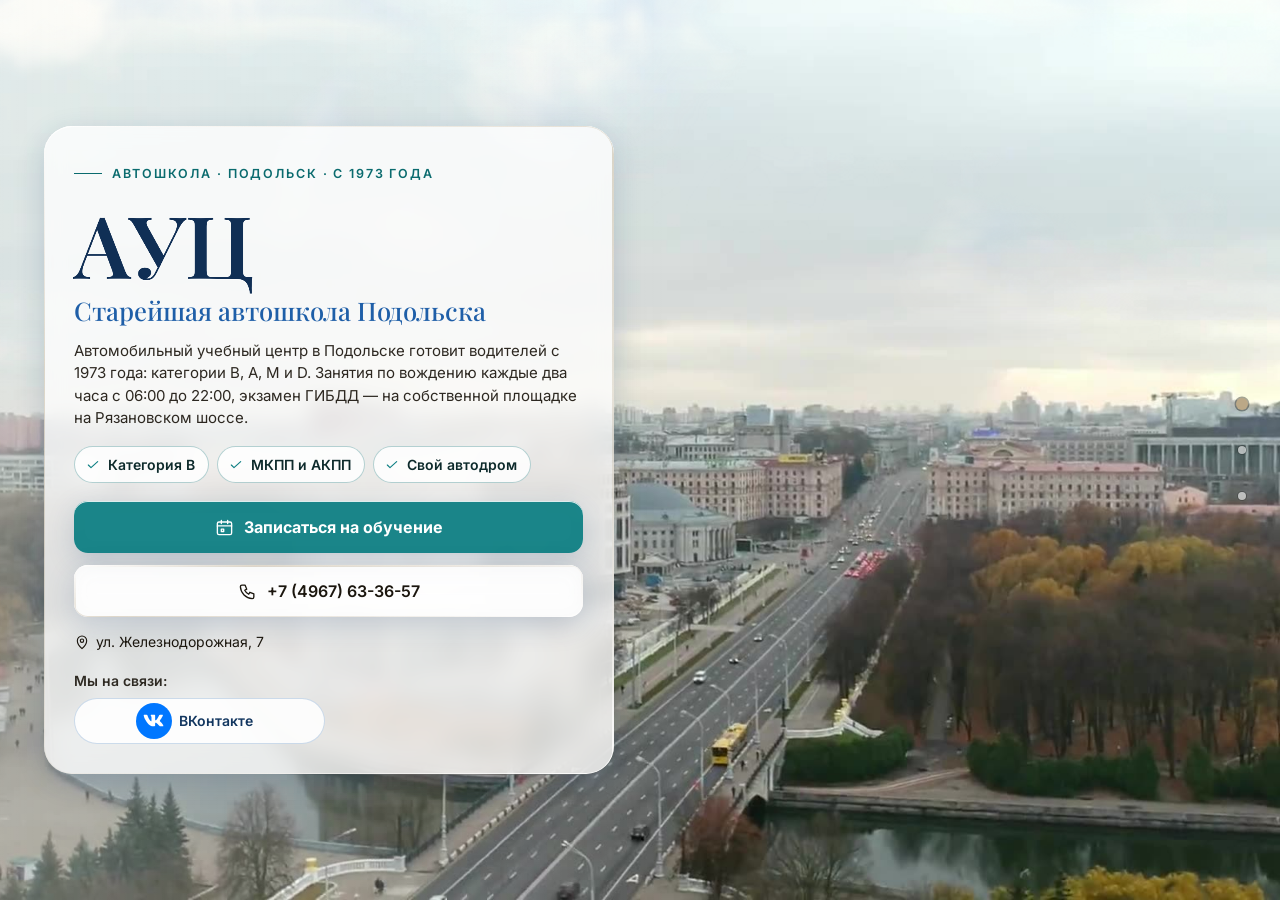
==== index.html @ ab97b390 "Автошкола «АУЦ»: этап 1 — главная, цены, контакты" ====
<!DOCTYPE html>
<html lang="ru" data-theme="light">
<head>
<meta charset="utf-8">
<meta name="viewport" content="width=device-width, initial-scale=1, viewport-fit=cover">
<title>Автошкола «Автомобильный учебный центр» (АУЦ), Подольск — категория B от 40 000 ₽, с 1973 года</title>
<meta name="description" content="Автомобильный учебный центр в Подольске с 1973 года: категория B на механике от 40 000 ₽, автомат 45 000 ₽, переподготовка B на D. Свой автодром. Телефон +7 (4967) 63-36-57.">
<meta name="robots" content="noindex, nofollow, noarchive">
<meta name="geo.region" content="RU-SPE">
<meta name="geo.placename" content="Санкт-Петербург">
<meta name="geo.position" content="59.8944504;30.4585142">
<meta name="ICBM" content="59.8944504, 30.4585142">
<meta property="og:type" content="website">
<meta property="og:locale" content="ru_RU">
<meta property="og:site_name" content="Автомобильный учебный центр">
<meta property="og:title" content="Автошкола «Автомобильный учебный центр» (АУЦ), Подольск — категория B от 40 000 ₽, с 1973 года">
<meta property="og:description" content="Автомобильный учебный центр в Подольске с 1973 года: категория B на механике от 40 000 ₽, автомат 45 000 ₽, переподготовка B на D. Свой автодром. Телефон +7 (4967) 63-36-57.">
<meta name="twitter:card" content="summary_large_image">
<meta name="twitter:title" content="Автошкола «Автомобильный учебный центр» (АУЦ), Подольск — категория B от 40 000 ₽, с 1973 года">
<meta name="twitter:description" content="Автомобильный учебный центр в Подольске с 1973 года: категория B на механике от 40 000 ₽, автомат 45 000 ₽, переподготовка B на D. Свой автодром. Телефон +7 (4967) 63-36-57.">
<meta name="theme-color" content="#ecfbfb">
<link rel="icon" href="data:image/svg+xml,%3Csvg%20xmlns%3D%22http%3A//www.w3.org/2000/svg%22%20viewBox%3D%220%200%2064%2064%22%3E%3Crect%20width%3D%2264%22%20height%3D%2264%22%20rx%3D%2214%22%20fill%3D%22%231f5fa8%22/%3E%3Ccircle%20cx%3D%2232%22%20cy%3D%2232%22%20r%3D%2217%22%20fill%3D%22none%22%20stroke%3D%22%23fff%22%20stroke-width%3D%225%22/%3E%3Ccircle%20cx%3D%2232%22%20cy%3D%2232%22%20r%3D%225%22%20fill%3D%22%23ffc54d%22/%3E%3C/svg%3E">
<script>document.documentElement.classList.add('js');try{var _i=parseInt(localStorage.getItem('nb_fs2'),10),_f=[1,1.15,1.3,1.5][_i];if(_f)document.documentElement.style.setProperty('--fs',_f)}catch(e){}</script>
<style id="hero-timing">:root{--hero-d:1.2s}</style>
<link rel="preload" as="image" href="img/hero-poster.jpg" fetchpriority="high">
<!-- шрифты лежат внутри сайта: Google Fonts у российской аудитории режется -->
<style>
@font-face{font-family:'Inter';font-style:normal;font-weight:400;font-display:swap;src:url(assets/fonts/inter-400-cyrillic-ext.woff2) format('woff2');unicode-range:U+0460-052F, U+1C80-1C8A, U+20B4, U+2DE0-2DFF, U+A640-A69F, U+FE2E-FE2F}
@font-face{font-family:'Inter';font-style:normal;font-weight:400;font-display:swap;src:url(assets/fonts/inter-400-cyrillic.woff2) format('woff2');unicode-range:U+0301, U+0400-045F, U+0490-0491, U+04B0-04B1, U+2116}
@font-face{font-family:'Inter';font-style:normal;font-weight:400;font-display:swap;src:url(assets/fonts/inter-400-latin-ext.woff2) format('woff2');unicode-range:U+0100-02BA, U+02BD-02C5, U+02C7-02CC, U+02CE-02D7, U+02DD-02FF, U+0304, U+0308, U+0329, U+1D00-1DBF, U+1E00-1E9F, U+1EF2-1EFF, U+2020, U+20A0-20AB, U+20AD-20C0, U+2113, U+2C60-2C7F, U+A720-A7FF}
@font-face{font-family:'Inter';font-style:normal;font-weight:400;font-display:swap;src:url(assets/fonts/inter-400-latin.woff2) format('woff2');unicode-range:U+0000-00FF, U+0131, U+0152-0153, U+02BB-02BC, U+02C6, U+02DA, U+02DC, U+0304, U+0308, U+0329, U+2000-206F, U+20AC, U+2122, U+2191, U+2193, U+2212, U+2215, U+FEFF, U+FFFD}
@font-face{font-family:'Inter';font-style:normal;font-weight:500;font-display:swap;src:url(assets/fonts/inter-500-cyrillic-ext.woff2) format('woff2');unicode-range:U+0460-052F, U+1C80-1C8A, U+20B4, U+2DE0-2DFF, U+A640-A69F, U+FE2E-FE2F}
@font-face{font-family:'Inter';font-style:normal;font-weight:500;font-display:swap;src:url(assets/fonts/inter-500-cyrillic.woff2) format('woff2');unicode-range:U+0301, U+0400-045F, U+0490-0491, U+04B0-04B1, U+2116}
@font-face{font-family:'Inter';font-style:normal;font-weight:500;font-display:swap;src:url(assets/fonts/inter-500-latin-ext.woff2) format('woff2');unicode-range:U+0100-02BA, U+02BD-02C5, U+02C7-02CC, U+02CE-02D7, U+02DD-02FF, U+0304, U+0308, U+0329, U+1D00-1DBF, U+1E00-1E9F, U+1EF2-1EFF, U+2020, U+20A0-20AB, U+20AD-20C0, U+2113, U+2C60-2C7F, U+A720-A7FF}
@font-face{font-family:'Inter';font-style:normal;font-weight:500;font-display:swap;src:url(assets/fonts/inter-500-latin.woff2) format('woff2');unicode-range:U+0000-00FF, U+0131, U+0152-0153, U+02BB-02BC, U+02C6, U+02DA, U+02DC, U+0304, U+0308, U+0329, U+2000-206F, U+20AC, U+2122, U+2191, U+2193, U+2212, U+2215, U+FEFF, U+FFFD}
@font-face{font-family:'Inter';font-style:normal;font-weight:600;font-display:swap;src:url(assets/fonts/inter-600-cyrillic-ext.woff2) format('woff2');unicode-range:U+0460-052F, U+1C80-1C8A, U+20B4, U+2DE0-2DFF, U+A640-A69F, U+FE2E-FE2F}
@font-face{font-family:'Inter';font-style:normal;font-weight:600;font-display:swap;src:url(assets/fonts/inter-600-cyrillic.woff2) format('woff2');unicode-range:U+0301, U+0400-045F, U+0490-0491, U+04B0-04B1, U+2116}
@font-face{font-family:'Inter';font-style:normal;font-weight:600;font-display:swap;src:url(assets/fonts/inter-600-latin-ext.woff2) format('woff2');unicode-range:U+0100-02BA, U+02BD-02C5, U+02C7-02CC, U+02CE-02D7, U+02DD-02FF, U+0304, U+0308, U+0329, U+1D00-1DBF, U+1E00-1E9F, U+1EF2-1EFF, U+2020, U+20A0-20AB, U+20AD-20C0, U+2113, U+2C60-2C7F, U+A720-A7FF}
@font-face{font-family:'Inter';font-style:normal;font-weight:600;font-display:swap;src:url(assets/fonts/inter-600-latin.woff2) format('woff2');unicode-range:U+0000-00FF, U+0131, U+0152-0153, U+02BB-02BC, U+02C6, U+02DA, U+02DC, U+0304, U+0308, U+0329, U+2000-206F, U+20AC, U+2122, U+2191, U+2193, U+2212, U+2215, U+FEFF, U+FFFD}
@font-face{font-family:'Inter';font-style:normal;font-weight:700;font-display:swap;src:url(assets/fonts/inter-700-cyrillic-ext.woff2) format('woff2');unicode-range:U+0460-052F, U+1C80-1C8A, U+20B4, U+2DE0-2DFF, U+A640-A69F, U+FE2E-FE2F}
@font-face{font-family:'Inter';font-style:normal;font-weight:700;font-display:swap;src:url(assets/fonts/inter-700-cyrillic.woff2) format('woff2');unicode-range:U+0301, U+0400-045F, U+0490-0491, U+04B0-04B1, U+2116}
@font-face{font-family:'Inter';font-style:normal;font-weight:700;font-display:swap;src:url(assets/fonts/inter-700-latin-ext.woff2) format('woff2');unicode-range:U+0100-02BA, U+02BD-02C5, U+02C7-02CC, U+02CE-02D7, U+02DD-02FF, U+0304, U+0308, U+0329, U+1D00-1DBF, U+1E00-1E9F, U+1EF2-1EFF, U+2020, U+20A0-20AB, U+20AD-20C0, U+2113, U+2C60-2C7F, U+A720-A7FF}
@font-face{font-family:'Inter';font-style:normal;font-weight:700;font-display:swap;src:url(assets/fonts/inter-700-latin.woff2) format('woff2');unicode-range:U+0000-00FF, U+0131, U+0152-0153, U+02BB-02BC, U+02C6, U+02DA, U+02DC, U+0304, U+0308, U+0329, U+2000-206F, U+20AC, U+2122, U+2191, U+2193, U+2212, U+2215, U+FEFF, U+FFFD}
@font-face{font-family:'Playfair Display';font-style:normal;font-weight:500;font-display:swap;src:url(assets/fonts/playfair-display-500-cyrillic.woff2) format('woff2');unicode-range:U+0301, U+0400-045F, U+0490-0491, U+04B0-04B1, U+2116}
@font-face{font-family:'Playfair Display';font-style:normal;font-weight:500;font-display:swap;src:url(assets/fonts/playfair-display-500-latin-ext.woff2) format('woff2');unicode-range:U+0100-02BA, U+02BD-02C5, U+02C7-02CC, U+02CE-02D7, U+02DD-02FF, U+0304, U+0308, U+0329, U+1D00-1DBF, U+1E00-1E9F, U+1EF2-1EFF, U+2020, U+20A0-20AB, U+20AD-20C0, U+2113, U+2C60-2C7F, U+A720-A7FF}
@font-face{font-family:'Playfair Display';font-style:normal;font-weight:500;font-display:swap;src:url(assets/fonts/playfair-display-500-latin.woff2) format('woff2');unicode-range:U+0000-00FF, U+0131, U+0152-0153, U+02BB-02BC, U+02C6, U+02DA, U+02DC, U+0304, U+0308, U+0329, U+2000-206F, U+20AC, U+2122, U+2191, U+2193, U+2212, U+2215, U+FEFF, U+FFFD}
@font-face{font-family:'Playfair Display';font-style:normal;font-weight:600;font-display:swap;src:url(assets/fonts/playfair-display-600-cyrillic.woff2) format('woff2');unicode-range:U+0301, U+0400-045F, U+0490-0491, U+04B0-04B1, U+2116}
@font-face{font-family:'Playfair Display';font-style:normal;font-weight:600;font-display:swap;src:url(assets/fonts/playfair-display-600-latin-ext.woff2) format('woff2');unicode-range:U+0100-02BA, U+02BD-02C5, U+02C7-02CC, U+02CE-02D7, U+02DD-02FF, U+0304, U+0308, U+0329, U+1D00-1DBF, U+1E00-1E9F, U+1EF2-1EFF, U+2020, U+20A0-20AB, U+20AD-20C0, U+2113, U+2C60-2C7F, U+A720-A7FF}
@font-face{font-family:'Playfair Display';font-style:normal;font-weight:600;font-display:swap;src:url(assets/fonts/playfair-display-600-latin.woff2) format('woff2');unicode-range:U+0000-00FF, U+0131, U+0152-0153, U+02BB-02BC, U+02C6, U+02DA, U+02DC, U+0304, U+0308, U+0329, U+2000-206F, U+20AC, U+2122, U+2191, U+2193, U+2212, U+2215, U+FEFF, U+FFFD}
/* ===== Notary site — generator stylesheet (light warm base, dark theme by toggle) ===== */
:root{
  --p100:#665230; --p90:#97825e; --p80:#bba887; --p70:#c2b9a9; --p50:#dad5ce; --p40:#e0dedb;
  --p30:#eeece9; --p20:#f1f1f0; --p10:#f8f8f8; --n100:#0e0f11; --n90:#3c404b; --n10:#fff;

  --bg:var(--p10); --bg2:var(--p20); --bg3:var(--p30); --card:var(--n10); --text:var(--n100); --muted:var(--n90);
  --line:var(--p50); --line2:var(--p40); --accent:var(--p90); --accent-d:var(--p100); --accent-l:var(--p80); --accent-soft:var(--p30);
  --on-accent:#fff; --shadow:0 1px 10px rgba(51,51,51,.10); --shadow-lg:0 12px 40px rgba(30,24,10,.14);
  --hero-ov1:rgba(14,15,17,.72); --hero-ov2:rgba(14,15,17,.30); --sec-ov:rgba(248,248,248,.72);
  --ok:#2e8b57; --bad:#b4453b;
  /* те же цвета составляющими: rgba() понимают все браузеры, color-mix() — нет */
  --bg-rgb:248,248,248; --card-rgb:255,255,255; --accent-rgb:151,130,94; --ok-rgb:46,139,87;

  --zc:var(--fs); --fs:1; --vwu:calc(1vw / var(--fs)); --vhu:calc(1vh / var(--fs));   /* масштаб текста (А−/А+) и «честные» vw/vh под ним */
  --hdr-h:68px; --bar-h:70px; --vh:calc(100*var(--vhu)); --gap:24px; --radius:14px; --radius-s:10px;
  --font:"Inter",Tahoma,Arial,sans-serif; --serif:"Playfair Display",Georgia,"Times New Roman",serif;
  --ease:cubic-bezier(.65,.05,.36,1); --speed:520ms;
}
html[data-theme="dark"]{
  --bg:#17150f; --bg2:#1d1a13; --bg3:#252117; --card:#221e15; --text:#f1ebdf; --muted:#b9ae98;
  --line:#3a3325; --line2:#2f2a1e; --accent:#c9b17f; --accent-d:#e0cf9f; --accent-l:#8d7b58; --accent-soft:#2a251a;
  --on-accent:#17150f; --shadow:0 1px 12px rgba(0,0,0,.45); --shadow-lg:0 14px 40px rgba(0,0,0,.55);
  --hero-ov1:rgba(10,9,6,.80); --hero-ov2:rgba(10,9,6,.40); --sec-ov:rgba(16,15,12,.76);
  --bg-rgb:23,21,15; --card-rgb:34,30,21; --accent-rgb:201,177,127;
}

*,*::before,*::after{box-sizing:border-box}
/* А−/А+: весь сайт — шапка, плашки, меню, формы, окна — растёт пропорционально, как при увеличении масштаба в браузере */
html{-webkit-text-size-adjust:100%;scroll-behavior:auto;zoom:var(--fs,1)}
html,body{height:100%;margin:0;overflow:hidden;background:var(--bg);color:var(--text);
  font-family:var(--font);font-size:16px;line-height:1.55;-webkit-font-smoothing:antialiased}
body{overscroll-behavior:none;position:relative}
a{color:inherit;text-decoration:none}
img{display:block;max-width:100%}
button{font:inherit;color:inherit;background:none;border:0;padding:0;cursor:pointer}
input,select,textarea{font:inherit;color:inherit}
h1,h2,h3,h4,p{margin:0}
ul{margin:0;padding:0;list-style:none}
svg{display:block}
.ico{width:22px;height:22px;stroke:currentColor;fill:none;stroke-width:1.7;stroke-linecap:round;stroke-linejoin:round;flex:none}
.vh{position:absolute!important;width:1px;height:1px;overflow:hidden;clip:rect(0 0 0 0);white-space:nowrap}

/* ---------- typography helpers ---------- */
.kicker{display:inline-flex;align-items:center;gap:10px;font-size:13px;font-weight:600;letter-spacing:.14em;text-transform:uppercase;color:var(--accent)}
.kicker::before{content:"";width:28px;height:1px;background:var(--accent)}
.h2{font-size:clamp(26px,calc(3.2*var(--vwu,1vw)),40px);font-weight:600;letter-spacing:-.02em;line-height:1.12;margin-top:10px}
.lead{color:var(--muted);font-size:17px;max-width:640px;margin-top:12px}
.sec-head{margin-bottom:28px}
#contacts .sec-head{margin-bottom:18px}

/* ---------- buttons ---------- */
.btn{display:inline-flex;align-items:center;justify-content:center;gap:10px;min-height:48px;padding:0 22px;border-radius:999px;
  font-weight:600;font-size:15px;line-height:1;border:1.5px solid transparent;transition:background .25s,color .25s,border-color .25s,transform .2s,box-shadow .25s;white-space:nowrap}
.btn:active{transform:translateY(1px)}
.btn-primary{background:var(--accent-d);color:var(--on-accent);border-color:var(--accent-d)}
.btn-primary:hover{background:var(--accent);border-color:var(--accent);color:#fff}
html[data-theme="dark"] .btn-primary:hover{color:#17150f}
.btn-ghost{border-color:var(--line);color:var(--text);background:var(--card)}
.btn-ghost:hover{border-color:var(--accent);color:var(--accent-d)}
.btn-light{background:rgba(255,255,255,.14);color:#fff;border-color:rgba(255,255,255,.55);backdrop-filter:blur(6px)}
.btn-light:hover{background:#fff;color:var(--n100)}
.btn-white{background:#fff;color:var(--n100);border-color:#fff}
.btn-white:hover{background:var(--p30);border-color:var(--p30)}
.btn .ico{width:18px;height:18px}
.btn-sm{min-height:44px;padding:0 16px;font-size:14px}

/* ---------- header ---------- */
.hdr{position:fixed;top:0;left:0;right:0;height:var(--hdr-h);z-index:200;display:flex;align-items:center;
  zoom:calc(1 / var(--zc,1)); --vwu:1vw; --vhu:1vh;   /* А−/А+ шапку не трогают: она всегда как при 100 % (страница в zoom, шапка — встречный zoom) */
  background:rgba(var(--bg-rgb),.88);backdrop-filter:blur(12px);-webkit-backdrop-filter:blur(12px);
  border-bottom:1px solid var(--line2);transition:background .3s}
.hdr-in{width:100%;max-width:1280px;margin:0 auto;padding:0 28px;display:flex;align-items:center;gap:24px}
.brand{display:flex;align-items:center;gap:12px;min-width:0;min-height:44px}
.mono-img{object-fit:contain;background:#fff;padding:2px;box-sizing:border-box}
.mono{width:42px;height:42px;border-radius:12px;background:var(--accent-d);color:var(--on-accent);display:grid;place-items:center;
  font-family:var(--serif);font-size:20px;font-weight:600;flex:none;letter-spacing:.02em}
.brand-t{display:flex;flex-direction:column;line-height:1.15;min-width:0}
.brand-n{font-weight:600;font-size:15px;white-space:nowrap;overflow:hidden;text-overflow:ellipsis}
.brand-s{font-size:13px;color:var(--muted);white-space:nowrap;overflow:hidden;text-overflow:ellipsis}
.nav{display:flex;align-items:center;gap:4px;margin-left:auto}
.nav > li{position:relative}
.nav-a{display:inline-flex;align-items:center;gap:6px;min-height:44px;padding:10px 12px;border-radius:8px;font-size:14px;font-weight:500;color:var(--text);opacity:.8;transition:opacity .2s,background .2s}
.nav-a:hover,.nav-a.cur,.nav > li.open > .nav-a{opacity:1;background:var(--bg3)}
.nav-a .chev{width:14px;height:14px;transition:transform .25s}
.nav > li.open > .nav-a .chev{transform:rotate(180deg)}
.hdr-tools{display:flex;align-items:center;gap:6px;margin-left:8px}
.tool{width:44px;height:44px;border-radius:10px;display:grid;place-items:center;color:var(--text);opacity:.8;transition:background .2s,opacity .2s}
.tool:hover{background:var(--bg3);opacity:1}
.tool .ico{width:20px;height:20px}
.tool-lang{width:auto;padding:0 10px;gap:6px;font-size:13px;font-weight:600;letter-spacing:.04em;display:flex;align-items:center}
.lang-wrap{position:relative}
.lang-dd{position:absolute;right:0;top:calc(100% + 8px);background:var(--card);border:1px solid var(--line);border-radius:12px;box-shadow:var(--shadow-lg);
  padding:6px;min-width:190px;display:none;z-index:210}
.lang-wrap.open .lang-dd{display:block}
.lang-dd button,.lang-dd a{display:flex;width:100%;align-items:center;gap:10px;min-height:44px;padding:9px 12px;border-radius:8px;font-size:14px;text-align:left}
.lang-dd button:hover,.lang-dd a:hover{background:var(--bg3)}
.lang-dd button.cur,.lang-dd a.cur{color:var(--accent-d);font-weight:600}
.lang-dd b{font-size:13px;letter-spacing:.08em;width:26px;color:var(--muted)}
.hdr-book{margin-left:4px}
.burger{display:none}
.moon,.sun{display:none}
html[data-theme="dark"] .sun{display:block}
html:not([data-theme="dark"]) .moon{display:block}

/* mega menu */
.mega{position:absolute;left:50%;top:calc(100% + 10px);transform:translateX(-50%);width:min(980px,calc(calc(100*var(--vwu,1vw)) - 40px));
  background:var(--card);border:1px solid var(--line);border-radius:16px;box-shadow:var(--shadow-lg);padding:20px;display:none;z-index:210}
.nav > li.open > .mega{display:block}
.mega-head{display:flex;justify-content:space-between;align-items:baseline;gap:16px;padding:0 6px 14px;border-bottom:1px solid var(--line2);margin-bottom:12px}
.mega-head b{font-size:14px}
.mega-head span{font-size:13px;color:var(--muted)}
.mega-grid{display:grid;grid-template-columns:repeat(2,1fr);gap:4px}
.mega-it{display:flex;gap:12px;align-items:flex-start;padding:10px 12px;border-radius:10px;text-align:left;width:100%;transition:background .2s}
.mega-it:hover{background:var(--bg3)}
.mega-it .cic{width:38px;height:38px;border-radius:10px;background:var(--accent-soft);color:var(--accent-d);display:grid;place-items:center;flex:none}
.mega-it .cic .ico{width:20px;height:20px}
.mega-it b{display:block;font-size:14px;font-weight:600}
.mega-it small{display:block;font-size:13px;color:var(--muted);line-height:1.35;margin-top:2px}
.mega-it em{font-style:normal;font-size:13px;color:var(--accent);margin-top:3px;display:block}

/* mobile menu */
.mmenu{position:fixed;top:calc(var(--hdr-h) / var(--zc,1));left:0;right:0;bottom:var(--bar-h);z-index:190;background:var(--bg);overflow-y:auto;padding:14px 18px 30px;display:none}
.mmenu.open{display:block}
.mmenu a,.mmenu .macc > button{display:flex;align-items:center;justify-content:space-between;width:100%;padding:14px 6px;border-bottom:1px solid var(--line2);font-size:17px;font-weight:500;text-align:left}
.mmenu .macc > button .chev{width:18px;height:18px;transition:transform .25s}
.mmenu .macc.open > button .chev{transform:rotate(180deg)}
.mmenu .macc-list{display:none;padding:4px 0 8px}
.mmenu .macc.open .macc-list{display:block}
.mmenu .macc-list button{display:flex;align-items:center;gap:12px;width:100%;padding:11px 8px;border-radius:10px;text-align:left;font-size:15px}
.mmenu .macc-list button:hover{background:var(--bg3)}
.mmenu .macc-list .cic{width:32px;height:32px;border-radius:8px;background:var(--accent-soft);color:var(--accent-d);display:grid;place-items:center;flex:none}
.mmenu .macc-list .cic .ico{width:17px;height:17px}
.mmenu-foot{display:flex;flex-wrap:wrap;gap:8px;margin-top:18px}
.mmenu-foot .btn{flex:1}

/* ---------- full-page scroller ---------- */
.fp{position:relative;width:100%;height:var(--vh);overflow:hidden}
.fp-track{will-change:transform;transition:transform var(--speed) var(--ease)}
.fp-track.no-anim{transition:none}
.sec{position:relative;height:var(--vh);width:100%;overflow:hidden}
.sec-scroll{height:100%;overflow-y:auto;overflow-x:hidden;display:flex;flex-direction:column;
  padding:calc(var(--hdr-h) / var(--zc,1) + 20px) 28px calc(var(--bar-h) + 96px);-webkit-overflow-scrolling:touch;scrollbar-width:thin;scrollbar-color:var(--line) transparent}
.wrap{margin:auto;width:100%;max-width:1180px}
.sec-alt{background:var(--bg2)}

/* reveal animation */
.rv{opacity:0;transform:translateY(18px);transition:opacity .7s ease,transform .7s ease;transition-delay:calc(var(--i,0) * 90ms)}
.sec.active .rv{opacity:1;transform:none}

/* side dots */
.dots{position:fixed;right:16px;top:50%;transform:translateY(-50%);z-index:150;display:flex;flex-direction:column;gap:2px}
.dots button{position:relative;width:44px;height:44px;display:grid;place-items:center}
.dots button::after{content:"";width:8px;height:8px;border-radius:50%;background:var(--muted);opacity:.45;transition:transform .25s,opacity .25s,background .25s}
.dots button:hover::after{opacity:.9}
.dots button.cur::after{background:var(--accent);opacity:1;transform:scale(1.5)}
.dots button span{position:absolute;right:32px;top:50%;transform:translateY(-50%) translateX(6px);background:var(--n100);color:#fff;font-size:13px;
  padding:5px 10px;border-radius:6px;white-space:nowrap;opacity:0;pointer-events:none;transition:opacity .2s,transform .2s}
.dots button:hover span{opacity:1;transform:translateY(-50%)}
.sec-hero ~ .dots{color:#fff}
body[data-sec="0"] .dots button::after{background:#fff}
body[data-sec="0"] .dots button.cur::after{background:var(--p80)}

.sec:not(.sec-hero) .sec-scroll{position:relative;z-index:1}

.status{display:inline-flex;align-items:center;gap:8px;padding:8px 14px 8px 10px;border-radius:999px;background:rgba(255,255,255,.12);border:1px solid rgba(255,255,255,.28);font-size:13px;backdrop-filter:blur(6px)}
.status i{width:9px;height:9px;border-radius:50%;background:#7bd389;box-shadow:0 0 0 3px rgba(123,211,137,.28)}
.status.closed i{background:#f08a7e;box-shadow:0 0 0 3px rgba(240,138,126,.28)}
.status.soon i{background:#f0c674;box-shadow:0 0 0 3px rgba(240,198,116,.28)}
.status span{opacity:.85}
.addr-link{display:inline-flex;align-items:center;gap:6px;border-bottom:1px solid currentColor;padding:13px 0 14px;margin:-13px 0 -14px;transition:color .2s}
.addr-link:hover{color:var(--accent)}
.addr-link .ico{width:16px;height:16px}

/* ---------- services ---------- */
.svc-grid{display:grid;grid-template-columns:repeat(5,1fr);gap:14px}
.svc{display:flex;flex-direction:column;align-items:flex-start;gap:10px;padding:18px 16px 16px;border-radius:var(--radius);background:var(--card);border:1px solid var(--line2);
  text-align:left;min-height:170px;transition:transform .25s,box-shadow .25s,border-color .25s;position:relative}
.svc:hover{transform:translateY(-3px);box-shadow:var(--shadow-lg);border-color:var(--accent-l)}
.svc .cic{width:44px;height:44px;border-radius:12px;background:var(--accent-soft);color:var(--accent-d);display:grid;place-items:center}
.svc b{font-size:15px;font-weight:600;line-height:1.3}
.svc small{font-size:13px;color:var(--muted);line-height:1.35}
.svc em{font-style:normal;font-size:13px;color:var(--accent);margin-top:auto;padding-top:6px;display:inline-flex;align-items:center;gap:4px}
.svc em .ico{width:12px;height:12px}

/* ---------- about ---------- */
.about{display:grid;grid-template-columns:1.15fr .85fr;gap:48px;align-items:start}
.about-txt p{color:var(--muted);margin-top:14px;font-size:16px}
.about-txt p:first-of-type{color:var(--text)}
.quote{margin-top:22px;padding:16px 20px;border-left:3px solid var(--accent);background:var(--card);border-radius:0 12px 12px 0;font-family:var(--serif);font-size:18px;line-height:1.45;color:var(--text)}
.creds{display:grid;gap:10px}
.cred{display:flex;gap:14px;align-items:center;padding:14px 16px;border-radius:12px;background:var(--card);border:1px solid var(--line2)}
.cred .cic{width:40px;height:40px;border-radius:10px;background:var(--accent-soft);color:var(--accent-d);display:grid;place-items:center;flex:none}
.cred .cic .ico{width:20px;height:20px}
.cred small{display:block;font-size:13px;color:var(--muted);text-transform:uppercase;letter-spacing:.06em}
.cred b{display:block;font-size:15px;font-weight:600;line-height:1.3}
.chips{display:flex;flex-wrap:wrap;gap:8px;margin-top:16px}
.chips li{padding:8px 14px;border-radius:999px;border:1px solid var(--accent-l);color:var(--accent-d);font-size:13.5px;font-weight:500;background:var(--card)}
.strong-lbl{margin-top:22px;font-size:13px;text-transform:uppercase;letter-spacing:.1em;color:var(--muted)}

/* ---------- how ---------- */
.steps{display:grid;grid-template-columns:repeat(5,1fr);gap:16px;position:relative;margin-top:14px}
.steps::before{content:"";position:absolute;left:8%;right:8%;top:30px;height:1px;background:var(--line)}
.step{position:relative;padding:0 8px}
.step-n{width:60px;height:60px;border-radius:50%;background:var(--card);border:1.5px solid var(--accent-l);color:var(--accent-d);display:grid;place-items:center;
  font-family:var(--serif);font-size:24px;font-weight:600;position:relative;z-index:1;transition:background .4s,color .4s}
.sec.active .step-n{animation:pop .6s var(--ease) both;animation-delay:calc(var(--i) * 140ms + 150ms)}
@keyframes pop{0%{transform:scale(.6);opacity:0}60%{transform:scale(1.08);opacity:1}100%{transform:scale(1)}}
.step b{display:block;margin-top:16px;font-size:17px;font-weight:600}
.step p{color:var(--muted);font-size:14.5px;margin-top:6px}

/* ---------- reviews ---------- */
.reviews{display:grid;grid-template-columns:300px 1fr;gap:28px;align-items:start}
.rsum{background:var(--card);border:1px solid var(--line2);border-radius:var(--radius);padding:26px 24px;text-align:center}
.rsum .big{font-family:var(--serif);font-size:64px;line-height:1;font-weight:500;color:var(--accent-d)}
.stars{display:inline-flex;gap:3px;--fill:100%}
.stars svg{width:20px;height:20px}
.stars .st{fill:var(--line);stroke:none}
.stars .st.on{fill:#e7b73b}
.stars .st.half{fill:url(#halfgrad)}
.rsum .stars{margin-top:8px}
.rsum p{color:var(--muted);font-size:13.5px;margin-top:10px;line-height:1.4}
.rsum .btn{margin-top:16px;width:100%}
.rsum .gis{display:block;margin:10px 0 -14px;padding:14px 0;font-size:13px;color:var(--accent-d);text-decoration:underline;text-underline-offset:3px}
.rgrid{display:grid;grid-template-columns:repeat(2,1fr);gap:14px}
.rev{background:var(--card);border:1px solid var(--line2);border-radius:var(--radius);padding:20px;display:flex;flex-direction:column;gap:10px}
.rev .stars svg{width:15px;height:15px}
.rev p{font-size:14.5px;line-height:1.5;flex:1}
.rev p::before{content:"“";font-family:var(--serif);color:var(--accent);font-size:22px;line-height:0;margin-right:4px;vertical-align:-6px}
.rev-meta{display:flex;flex-wrap:wrap;justify-content:space-between;gap:4px 10px;align-items:baseline;font-size:13px;color:var(--muted)}
.rev-meta b{color:var(--text);font-weight:600}
.rev-src{display:inline-flex;align-items:center;gap:5px;white-space:nowrap;margin-left:auto}
.rev-src i{width:6px;height:6px;border-radius:50%;background:var(--accent)}
.rev-sample{color:var(--muted);font-style:italic;opacity:.85}
.rev-real{color:var(--accent-d);font-weight:600}
.rev-real i{background:var(--ok)}
.rev-is-real{border-color:var(--accent-l)}
.demo-note{margin-top:14px;max-width:760px;font-size:13.5px;line-height:1.45;color:var(--muted);background:var(--accent-soft);
  border-left:3px solid var(--accent);border-radius:0 8px 8px 0;padding:8px 12px}
.rnote{margin-top:14px;font-size:13px;color:var(--muted)}

/* ---------- faq ---------- */
.faq{display:grid;grid-template-columns:1fr 1fr;gap:0 32px;align-items:start}
.faq-col{display:flex;flex-direction:column}
.fq{border-bottom:1px solid var(--line)}
.fq > button{display:flex;width:100%;align-items:center;justify-content:space-between;gap:16px;min-height:44px;padding:16px 4px;text-align:left;font-weight:600;font-size:15.5px;line-height:1.35}
.fq > button .pl{width:26px;height:26px;border-radius:50%;border:1px solid var(--line);display:grid;place-items:center;flex:none;color:var(--accent-d);transition:transform .3s,background .3s}
.fq > button .pl .ico{width:14px;height:14px}
.fq.open > button .pl{transform:rotate(45deg);background:var(--accent-soft)}
.fq-a{display:grid;grid-template-rows:0fr;transition:grid-template-rows .35s var(--ease)}
.fq.open .fq-a{grid-template-rows:1fr}
.fq-a > div{overflow:hidden}
.fq-a p{color:var(--muted);font-size:14.5px;padding:0 4px 16px;line-height:1.55}
.fq-a .faq-note{font-size:13px;color:var(--accent-d);padding-bottom:6px}
.fq-a .faq-note:empty{display:none}

/* ---------- contacts ---------- */
.contacts{display:grid;grid-template-columns:1fr 1.05fr 1fr;gap:18px;align-items:stretch}
.contacts .cbox{padding:16px 18px}
.cbox{background:var(--card);border:1px solid var(--line2);border-radius:var(--radius);padding:20px}
.cl{display:grid;gap:12px}
.cl li{display:flex;gap:12px;align-items:flex-start}
.cl .cic{width:36px;height:36px;border-radius:10px;background:var(--accent-soft);color:var(--accent-d);display:grid;place-items:center;flex:none}
.cl .cic .ico{width:18px;height:18px}
.cl small{display:block;font-size:13px;color:var(--muted);text-transform:uppercase;letter-spacing:.06em}
.cl b{display:block;font-weight:500;font-size:15px;line-height:1.4}
.cl a.tel,.cl a.mail{display:block;padding:14px 0;margin:-14px 0}
.cl a.tel:hover,.cl a.mail:hover{color:var(--accent-d)}
.hours-link{display:inline-block;font-size:13px;color:var(--accent-d);text-decoration:underline;text-underline-offset:3px;padding:14px 0;margin:-14px 0}
.cl .msgs{display:flex;gap:8px;margin-top:4px;flex-wrap:wrap}
.cl .msgs a{display:inline-flex;align-items:center;gap:6px;padding:6px 10px;border-radius:8px;border:1px solid var(--line);font-size:13px;min-height:44px}
.cl .msgs a .ico{width:16px;height:16px}
.mapbox{display:flex;flex-direction:column;gap:12px;padding:12px}
.map{flex:1;min-height:280px;border-radius:10px;overflow:hidden;border:1px solid var(--line);background:var(--bg3);position:relative}
.map iframe{width:100%;height:100%;border:0;position:absolute;inset:0}
.map-actions{display:flex;gap:8px;flex-wrap:wrap}
.map-actions .btn{flex:1;min-height:44px;font-size:14px;padding:0 12px}

/* form */
.form h3{font-size:19px;font-weight:600}
.form .fdesc{color:var(--muted);font-size:13.5px;margin-top:6px}
.fg{display:grid;gap:8px;margin-top:12px}
.f2{display:grid;grid-template-columns:1fr 1fr;gap:10px}
.fld{display:flex;flex-direction:column;gap:4px}
.fld label{font-size:13px;color:var(--muted);font-weight:500}
.fld input,.fld select,.fld textarea{width:100%;background:var(--bg);border:1px solid var(--line);border-radius:10px;padding:8px 12px;font-size:14px;transition:border-color .2s,box-shadow .2s;min-height:44px}
.fld textarea{min-height:48px;resize:vertical}
.fld input:focus,.fld select:focus,.fld textarea:focus{outline:0;border-color:var(--accent);box-shadow:0 0 0 3px rgba(var(--accent-rgb),.22)}
.fld.err input,.fld.err select{border-color:var(--bad)}
.ferr{font-size:13px;color:var(--bad);display:none}
.fld.err .ferr{display:block}
.fnote{font-size:13px;color:var(--muted);margin-top:8px;line-height:1.4}
.fok{display:none;margin-top:10px;padding:10px 12px;border-radius:10px;background:rgba(var(--ok-rgb),.12);color:var(--ok);font-size:13.5px}
.fok.show{display:block}

.foot{margin-top:18px;padding-top:12px;padding-left:250px;flex-wrap:nowrap;align-items:flex-start;border-top:1px solid var(--line2);display:flex;justify-content:space-between;gap:16px;flex-wrap:wrap;font-size:13px;color:var(--muted)}
.foot p{max-width:none}
.foot .fl{white-space:nowrap;flex:none}
.foot .fl a{margin-left:14px;padding:14px 0;margin-top:-14px;margin-bottom:-14px;display:inline-block;min-width:44px;text-align:center;text-decoration:underline;text-underline-offset:3px}

/* ---------- bottom bar ---------- */
.bar{position:fixed;inset:auto 0 0;z-index:300;background:var(--card);box-shadow:0 -1px 10px rgba(51,51,51,.1);border-top:1px solid var(--line2);
  padding:6px 0;padding-bottom:calc(6px + env(safe-area-inset-bottom,0px))}
.bar-in{display:flex;justify-content:space-around;align-items:center;max-width:1080px;margin:0 auto}
.bi{display:flex;flex-direction:column;align-items:center;gap:5px;padding:8px 24px;border-radius:10px;font-size:13.5px;line-height:1;color:var(--text);opacity:.65;
  transition:opacity .3s,background .3s,color .3s;flex:1;max-width:190px;min-width:0}
.bi span{white-space:nowrap;max-width:100%;overflow:hidden;text-overflow:ellipsis}
.bi .ico{width:24px;height:24px}
.bi:hover{opacity:1;background:var(--bg3)}
.bi.cur{opacity:1;color:var(--accent-d)}


/* ---------- modals ---------- */
.modal{position:fixed;inset:0;z-index:400;background:rgba(14,15,17,.62);display:none;align-items:center;justify-content:center;padding:20px}
.modal.open{display:flex}
.mbox{background:var(--card);color:var(--text);border-radius:18px;width:100%;max-width:560px;max-height:min(calc(86*var(--vhu,1vh)),860px);overflow:auto;padding:26px 26px 22px;position:relative;box-shadow:var(--shadow-lg);
  animation:mup .3s var(--ease)}
@keyframes mup{from{opacity:0;transform:translateY(16px) scale(.98)}to{opacity:1;transform:none}}
.mbox-lg{max-width:760px}
.mclose{position:absolute;top:12px;right:12px;width:44px;height:44px;border-radius:50%;display:grid;place-items:center;color:var(--muted)}
.mclose:hover{background:var(--bg3);color:var(--text)}
.mbox h3{font-size:22px;font-weight:600;padding-right:36px}
.mbox .msub{color:var(--muted);font-size:14px;margin-top:4px}
.hours-t{width:100%;border-collapse:collapse;margin-top:16px;font-size:15px}
.hours-t td{padding:9px 6px;border-bottom:1px solid var(--line2)}
.hours-t td:last-child{text-align:right;font-weight:500;white-space:nowrap}
.hours-t tr.today td{color:var(--accent-d);font-weight:600}
.hours-t tr.today td:first-child::after{content:" · " attr(data-today);font-weight:400;font-size:13px;color:var(--muted)}
.hours-t tr.off td:last-child{color:var(--muted);font-weight:400}
.mnote{margin-top:14px;padding:12px 14px;border-radius:10px;background:var(--bg2);font-size:13.5px;color:var(--muted)}
.mnote b{display:block;color:var(--text);margin-bottom:3px;font-size:13px}
.mcontacts{display:flex;flex-wrap:wrap;gap:8px;margin-top:14px}
.mcontacts a{display:inline-flex;align-items:center;gap:7px;min-height:44px;padding:9px 13px;border-radius:10px;border:1px solid var(--line);font-size:13.5px}
.mcontacts a .ico{width:16px;height:16px}
.mcontacts a:hover{border-color:var(--accent)}
/* способы записи: позвонить, написать на почту, заказать обратный звонок */
.bk-opts{display:grid;gap:10px;margin-top:14px}
.bk-opt{display:flex;align-items:center;gap:14px;min-height:60px;padding:10px 16px;border-radius:14px;border:1px solid var(--line);background:var(--bg3);color:var(--text);font-size:16px;font-weight:600;text-align:left;text-decoration:none;transition:border-color .2s,background .2s}
.bk-opt:hover{border-color:var(--accent);background:var(--accent-soft)}
.bk-opt .ico{width:24px;height:24px;color:var(--accent-d);flex:none}
.bk-opt small{display:block;font-weight:400;font-size:13px;color:var(--muted);margin-top:1px}
.mbox-book{max-width:440px}
/* оплата значками, подпись у общего телефона */
.pay-pills{display:flex;flex-wrap:wrap;gap:6px;margin-top:5px}
.pay-pill{display:inline-flex;align-items:center;gap:6px;padding:4px 11px 4px 9px;border-radius:999px;border:1px solid var(--line);background:var(--bg3);font-size:13px;font-weight:600;line-height:1.3;white-space:nowrap}
.pay-pill .ico{width:15px;height:15px;color:var(--accent-d)}
.pay-pill.pay-logo{background:#fff;border-color:rgba(0,0,0,.12);padding:3px 11px;min-height:28px}
.pay-pill.pay-logo img{display:block;height:17px;width:auto}
.pay-pill.pay-logo img[src$="sbp.svg"]{height:20px}

.brand-t{display:flex;flex-direction:column;justify-content:center;gap:2px;line-height:1.1;min-width:0}
.brand-s{display:block;font-size:10.5px;font-weight:600;letter-spacing:.16em;text-transform:uppercase;color:var(--muted);white-space:nowrap;overflow:visible;text-overflow:clip}
.brand-n{font-size:16px;font-weight:600;white-space:nowrap;overflow:visible;text-overflow:clip}
.nav-a{white-space:nowrap}
#navServices{position:static}
.mega{max-height:calc(calc(100*var(--vhu,1vh)) - var(--hdr-h) - 24px);overflow-y:auto;top:calc(100% + 6px);width:min(980px,calc(calc(100*var(--vwu,1vw)) - 32px))}
@media screen and (max-width:760px){.mega-grid{grid-template-columns:1fr}}
@media screen and (max-width:479px){.brand-t{display:flex}.brand-s{font-size:9px;letter-spacing:.14em}.brand-n{font-size:12.5px;white-space:normal;line-height:1.12}}
.bk-inline{grid-template-columns:repeat(3,1fr);gap:8px}
.bk-inline .bk-opt{flex-direction:column;justify-content:center;gap:5px;min-height:76px;padding:9px 6px;font-size:13.5px;text-align:center;line-height:1.2}
.bk-inline .bk-opt .ico{width:22px;height:22px}
.bk-inline .bk-opt small{display:none}
/* services modal */
.svc-list{margin-top:16px;display:grid;grid-template-columns:1fr 1fr;gap:6px}
.svc-list button{display:flex;gap:10px;align-items:center;width:100%;min-height:44px;text-align:left;padding:10px 12px;border-radius:10px;font-size:14px;line-height:1.35;border:1px solid var(--line2);background:var(--bg)}
.svc-list button:hover{border-color:var(--accent);background:var(--accent-soft)}
.svc-list button .ico{width:16px;height:16px;color:var(--accent);margin-top:2px}
.mhint{font-size:13px;color:var(--muted);margin-top:12px}
.mhead{display:flex;gap:14px;align-items:center;padding-right:36px}
.mhead .cic{width:48px;height:48px;border-radius:12px;background:var(--accent-soft);color:var(--accent-d);display:grid;place-items:center;flex:none}

/* ---------- responsive ---------- */
@media (max-width:1200px){
  .svc-grid{grid-template-columns:repeat(5,1fr)}
  .svc{min-height:160px;padding:14px}
  .svc small{display:none}
}
@media screen and (max-width:991px){
  :root{--hdr-h:62px}
  .nav,.hdr-book{display:none}
  .burger{display:grid}
  .hdr-in{padding:0 18px;gap:12px}
}
@media (max-width:991px){
  :root{--bar-h:64px}
  .sec-scroll{padding:calc(var(--hdr-h) / var(--zc,1) + 16px) 22px calc(var(--bar-h) + 96px)}
  .dots{right:8px;gap:8px}
  .dots button span{display:none}
  .svc-grid{grid-template-columns:repeat(3,1fr);gap:10px}
  .svc{min-height:0}
  .about{grid-template-columns:1fr;gap:22px}
  .steps{grid-template-columns:repeat(5,1fr);gap:10px}
  .step-n{width:48px;height:48px;font-size:20px}
  .step b{font-size:15px}.step p{font-size:13px}
  .reviews{grid-template-columns:1fr;gap:16px}
  .rsum{display:flex;align-items:center;gap:18px;text-align:left;padding:16px 18px}
  .rsum .big{font-size:44px}.rsum .stars{margin:0}.rsum p{margin:0;flex:1}.rsum .btn{margin:0;width:auto}.rsum .gis{display:none}
  .faq{grid-template-columns:1fr;gap:0}
  .contacts{grid-template-columns:1fr 1fr}
  .foot{padding-left:0}
  .contacts .form{grid-column:1 / -1}
  .map{min-height:240px}
  .bi{padding:10px 12px;font-size:13px}
}
@media (max-width:767px){
  :root{--bar-h:62px}
  .h2{font-size:26px}
  .lead{font-size:15px}
  .sec-head{margin-bottom:18px}
  .sec-scroll{padding-left:16px;padding-right:16px}
  .svc-grid{grid-template-columns:repeat(2,1fr);gap:10px}
  .svc{padding:12px;gap:8px}
  .svc .cic{width:36px;height:36px}
  .svc b{font-size:13.5px}
  .svc em{display:none}
  .steps{grid-template-columns:1fr;gap:12px}
  .steps::before{left:24px;right:auto;top:10px;bottom:10px;height:auto;width:1px}
  .step{display:grid;grid-template-columns:48px 1fr;gap:14px;align-items:start;padding:0}
  .step-n{grid-row:1 / span 2}
  .step b{margin-top:10px;grid-column:2}
  .step p{grid-column:2;margin-top:2px}
  .rgrid{display:flex;overflow-x:auto;gap:12px;scroll-snap-type:x mandatory;padding-bottom:8px;margin:0 -16px;padding-left:16px;padding-right:16px;scrollbar-width:none}
  .rgrid::-webkit-scrollbar{display:none}
  .rev{flex:0 0 82%;scroll-snap-align:start}
  .rsum{flex-wrap:wrap;gap:12px}
  .rsum p{flex-basis:100%}
  .contacts{grid-template-columns:1fr;gap:14px}
  .contacts .form{grid-column:auto}
  .cbox{padding:16px}
  .map{min-height:220px}
  .f2{grid-template-columns:1fr}
  .foot{flex-direction:column;gap:8px;padding-left:0}
  .bi{padding:8px 4px;font-size:13px;gap:4px}
  .bi .ico{width:22px;height:22px}
  .sec-scroll{padding-bottom:calc(var(--bar-h) + 66px)}
  .mmenu{padding-bottom:80px}
  .demo-note{font-size:13px;padding:7px 10px}
  .mbox{padding:22px 18px 18px;border-radius:16px}
  .svc-list{grid-template-columns:1fr}
  .dots{right:6px;gap:0}
  .dots button{width:44px;height:44px}
  .dots button::after{width:6px;height:6px}
}
@media screen and (max-width:479px){
  :root{--hdr-h:58px}
  .mono{width:36px;height:36px;font-size:17px;border-radius:10px}
  .brand-n{font-size:14px}
  /* тапы в шапке доведены до 44px (см. .tool ниже) — на самой узкой ширине
     текстовому названию рядом с логотипом уже не хватает места без обрезки,
     поэтому в шапке оставляем только логотип-ссылку */
  .tool{width:44px;height:44px}
  .tool-lang{padding:0 8px;width:auto}
  .tool-lang .ico{display:none}
}
@media (max-width:479px){
  :root{--bar-h:60px}
  .svc{padding:11px 10px}
  .svc b{font-size:13px}
  .bi{padding:6px 2px;font-size:13px;gap:4px;width:100%;max-width:none;letter-spacing:-.01em}
  .bi .ico{width:20px;height:20px}
  .bar{padding:5px 0}
  .cl b{font-size:14px}
}
@media (max-height:640px) and (min-width:768px){
  .svc{min-height:0}
}
@media (prefers-reduced-motion:reduce){
  .fp-track{transition-duration:0s}
  .rv{transition:none;opacity:1;transform:none}
}


/* пометка «демонстрационный проект» в подвале */
.foot-demo{margin-top:.5em;font-size:13px;line-height:1.45;opacity:.62}
.foot-demo a{padding:14px 0;margin:-14px 0;display:inline-block;min-width:44px;text-decoration:underline}

/* --- материалы конторы (перенесённый контент клиента) --- */
.info-links{display:flex;flex-wrap:wrap;gap:10px;justify-content:center;margin-top:26px}
.info-links .ilink{display:inline-flex;align-items:center;gap:8px;min-height:44px;padding:9px 16px;border-radius:999px;border:1px solid var(--line);background:var(--card);color:var(--text);font:inherit;font-size:14px;cursor:pointer;transition:background .2s,border-color .2s}
.info-links .ilink:hover{border-color:var(--accent-d);background:var(--bg-alt)}
.info-tabs{display:flex;flex-wrap:wrap;gap:8px;margin:14px 0 4px}
.info-tabs button{min-height:44px;padding:7px 13px;border-radius:999px;border:1px solid var(--line);background:transparent;color:var(--text);font:inherit;font-size:13px;cursor:pointer}
.info-tabs button[aria-selected="true"]{background:var(--accent-d);border-color:var(--accent-d);color:#fff}
.info-body{max-height:min(calc(56*var(--vhu,1vh)),520px);overflow:auto;margin-top:10px;padding-right:4px}
.info-note{font-size:13px;opacity:.7;margin:6px 0 10px}
.info-i{border-bottom:1px solid var(--line)}
.info-i > button{width:100%;display:flex;justify-content:space-between;align-items:center;gap:12px;padding:13px 2px;background:none;border:0;color:inherit;font:inherit;font-weight:600;text-align:left;cursor:pointer}
.info-i > button .pl{width:26px;height:26px;border-radius:50%;border:1px solid var(--line);display:grid;place-items:center;flex:none;color:var(--accent-d);transition:transform .3s,background .3s}
.info-i > button .pl .ico{width:14px;height:14px}
.info-i.open > button .pl{transform:rotate(45deg);background:var(--accent-soft)}
.info-i > div{display:none;padding:0 2px 14px;font-size:15px;line-height:1.62}
.info-i.open > div{display:block}
.info-i p{margin:0 0 10px}
.info-i h4{margin:14px 0 6px;font-size:15px}
.info-i ul{margin:0 0 10px;padding-left:20px}
.info-i li{margin:0 0 5px}
.info-i table{width:100%;border-collapse:collapse;margin:0 0 12px;font-size:14px}
.info-i th,.info-i td{border:1px solid var(--line);padding:7px 9px;text-align:left;vertical-align:top}
.info-f{display:inline-flex;align-items:center;gap:7px;margin:0 8px 8px 0;min-height:44px;padding:7px 12px;border:1px solid var(--line);border-radius:8px;font-size:13px;text-decoration:none;color:var(--accent-d)}
.info-src{display:block;font-size:13px;opacity:.55;margin-top:8px}

/* мобильный: экран должен помещаться целиком, без прокрутки внутри секции —
   поэтому убираем самое объёмное (встроенная карта заменяется кнопкой) и поджимаем формы */
@media (max-width:760px){
  .mapbox .map{display:none}
  .mapbox{padding:0;background:none;border:0}
  /* карточка со списком контактов на телефоне не нужна: адрес, телефон, часы —
     в нижней плашке; прячем её целиком, иначе остаётся пустая рамка */
  #contacts .cbox-info{display:none}
  .foot{padding-left:0;font-size:13px;gap:8px}
  .foot .fl{white-space:normal;flex:1 1 auto}
  .foot .fl a{margin:-14px 12px -14px 0;padding:14px 0;display:inline-block}
  .form .fld{margin-bottom:8px}
  .reviews .rev:nth-child(n+4){display:none}
  .creds .cred:nth-child(n+4){display:none}
  /* второстепенное на телефоне убираем: метро и оплата есть в модалке часов,
     язык и удобное время можно написать в комментарии */
  .cl li.li-metro,.cl li.li-payment{display:none}
  .fld-lang,.fld-time{display:none}
  .foot [data-i18n="foot_disclaimer"]{display:none}
  .foot{padding-top:10px;font-size:13px}
  #about .sec-head .lead,#contacts .sec-head .lead,.form .fnote{display:none}
  /* на телефоне адрес, часы и телефоны всегда под рукой в нижней плашке,
     поэтому на экране контактов оставляем форму и кнопки карты */
  #about .quote,#about .about-txt p:nth-of-type(3){display:none}
  .creds .cred:nth-child(n+3){display:none}
}

/* ---------- размер текста и режим для слабовидящих ---------- */
.tool-a span{font-weight:700;font-size:13px;line-height:1;letter-spacing:.01em}
#hcBtn[aria-pressed="true"]{border-color:var(--accent-d);color:var(--accent-d)}

html[data-hc="1"]{
  --bg:#000; --bg2:#000; --bg3:#000; --card:#000; --text:#fff; --muted:#fff;
  --line:#fff; --line2:#fff; --accent:#ffe14d; --accent-d:#ffe14d; --accent-l:#ffe14d;
  --accent-soft:#000; --on-accent:#000; --shadow:none; --shadow-lg:none;
  --hero-ov1:rgba(0,0,0,.9); --hero-ov2:rgba(0,0,0,.85); --sec-ov:rgba(0,0,0,.92);
  --bg-rgb:0,0,0; --card-rgb:0,0,0; --accent-rgb:255,225,77;
}
html[data-hc="1"] body{background:#000;color:#fff}
html[data-hc="1"] .sec-bg,html[data-hc="1"] .hero-bg,html[data-hc="1"] .sec-photo{display:none!important}
html[data-hc="1"] *{text-shadow:none!important;box-shadow:none!important;backdrop-filter:none!important}
html[data-hc="1"] .card,html[data-hc="1"] .tool,html[data-hc="1"] .btn,
html[data-hc="1"] .chip,html[data-hc="1"] .tag{border:2px solid #fff!important;background:#000!important;color:#fff!important}
html[data-hc="1"] .btn-primary{background:#ffe14d!important;color:#000!important;border-color:#ffe14d!important}
html[data-hc="1"] .btn-primary *{color:#000!important}
html[data-hc="1"] .sec-scroll :where(p,li,span,small,b,strong,h1,h2,h3,h4,td,th,div){color:#fff!important;opacity:1!important}
html[data-hc="1"] a:not(.btn):not(.nav-a){text-decoration:underline;color:#ffe14d!important}
html[data-hc="1"] :focus-visible{outline:3px solid #ffe14d;outline-offset:2px}

/* палец должен попадать и по ширине, не только по высоте — правило в самом
   конце файла, чтобы точно не быть перебитым медиа-запросами/темой выше */
.tool,.tool-lang,.brand{min-width:44px}

</style>
<link rel="stylesheet" href="css/etalon.css?v=20261112f">
<link rel="stylesheet" href="css/title-b.css?v=20261112f">
<link rel="stylesheet" href="css/nevo.css?v=20261112f">
<link rel="stylesheet" href="css/school.css?v=1">
<script type="application/ld+json">{"@context": "https://schema.org", "@type": "DrivingSchool", "name": "Автомобильный учебный центр", "telephone": "+7 (4967) 63-36-57", "email": "ano.ayz@yandex.ru", "sameAs": ["https://vk.com/ano_dpo"], "address": {"@type": "PostalAddress", "streetAddress": "ул. Железнодорожная, 7", "addressLocality": "Подольск", "addressCountry": "RU"}, "geo": {"@type": "GeoCoordinates", "latitude": 55.4217793, "longitude": 37.5650551}, "department": [{"@type": "DrivingSchool", "name": "Автомобильный учебный центр — Учебный центр", "telephone": "+7 (4967) 63-36-57", "address": {"@type": "PostalAddress", "streetAddress": "ул. Железнодорожная, 7", "addressLocality": "Подольск", "addressCountry": "RU"}, "geo": {"@type": "GeoCoordinates", "latitude": 55.4217793, "longitude": 37.5650551}}, {"@type": "DrivingSchool", "name": "Автомобильный учебный центр — Автодром (площадка)", "telephone": "+7 (4967) 63-36-57", "address": {"@type": "PostalAddress", "streetAddress": "Рязановское шоссе, 5а", "addressLocality": "Подольск", "addressCountry": "RU"}, "geo": {"@type": "GeoCoordinates", "latitude": 55.4732717, "longitude": 37.5602753}}], "hasOfferCatalog": {"@type": "OfferCatalog", "name": "Обучение вождению", "itemListElement": [{"@type": "Offer", "itemOffered": {"@type": "Course", "name": "B  — механика или автомат — Стоимость"}, "price": "45000", "priceCurrency": "RUB"}, {"@type": "Offer", "itemOffered": {"@type": "Course", "name": "B → D  — переподготовка — Стоимость"}, "price": "50000", "priceCurrency": "RUB"}, {"@type": "Offer", "itemOffered": {"@type": "Course", "name": "Мастер  производственного обучения — Стоимость"}, "price": "7000", "priceCurrency": "RUB"}]}, "legalName": "Автономная некоммерческая организация «Автомобильный учебный центр»"}</script>
</head>
<body data-sec="0">
<svg xmlns="http://www.w3.org/2000/svg" style="display:none" aria-hidden="true">
<!-- Font Awesome Free 5.13.0 by @fontawesome - https://fontawesome.com License - https://fontawesome.com/license/free (Icons: CC BY 4.0) --><symbol id="fa-wa" viewBox="0 0 448 512"><path fill="currentColor" stroke="none" d="M380.9 97.1C339 55.1 283.2 32 223.9 32c-122.4 0-222 99.6-222 222 0 39.1 10.2 77.3 29.6 111L0 480l117.7-30.9c32.4 17.7 68.9 27 106.1 27h.1c122.3 0 224.1-99.6 224.1-222 0-59.3-25.2-115-67.1-157zm-157 341.6c-33.2 0-65.7-8.9-94-25.7l-6.7-4-69.8 18.3L72 359.2l-4.4-7c-18.5-29.4-28.2-63.3-28.2-98.2 0-101.7 82.8-184.5 184.6-184.5 49.3 0 95.6 19.2 130.4 54.1 34.8 34.9 56.2 81.2 56.1 130.5 0 101.8-84.9 184.6-186.6 184.6zm101.2-138.2c-5.5-2.8-32.8-16.2-37.9-18-5.1-1.9-8.8-2.8-12.5 2.8-3.7 5.6-14.3 18-17.6 21.8-3.2 3.7-6.5 4.2-12 1.4-32.6-16.3-54-29.1-75.5-66-5.7-9.8 5.7-9.1 16.3-30.3 1.8-3.7.9-6.9-.5-9.7-1.4-2.8-12.5-30.1-17.1-41.2-4.5-10.8-9.1-9.3-12.5-9.5-3.2-.2-6.9-.2-10.6-.2-3.7 0-9.7 1.4-14.8 6.9-5.1 5.6-19.4 19-19.4 46.3 0 27.3 19.9 53.7 22.6 57.4 2.8 3.7 39.1 59.7 94.8 83.8 35.2 15.2 49 16.5 66.6 13.9 10.7-1.6 32.8-13.4 37.4-26.4 4.6-13 4.6-24.1 3.2-26.4-1.3-2.5-5-3.9-10.5-6.6z"/></symbol><symbol id="fa-tg" viewBox="0 0 448 512"><path fill="currentColor" stroke="none" d="M446.7 98.6l-67.6 318.8c-5.1 22.5-18.4 28.1-37.3 17.5l-103-75.9-49.7 47.8c-5.5 5.5-10.1 10.1-20.7 10.1l7.4-104.9 190.9-172.5c8.3-7.4-1.8-11.5-12.9-4.1L117.8 284 16.2 252.2c-22.1-6.9-22.5-22.1 4.6-32.7L418.2 66.4c18.4-6.9 34.5 4.1 28.5 32.2z"/></symbol><symbol id="fa-vk" viewBox="0 0 576 512"><path fill="currentColor" stroke="none" d="M545 117.7c3.7-12.5 0-21.7-17.8-21.7h-58.9c-15 0-21.9 7.9-25.6 16.7 0 0-30 73.1-72.4 120.5-13.7 13.7-20 18.1-27.5 18.1-3.7 0-9.4-4.4-9.4-16.9V117.7c0-15-4.2-21.7-16.6-21.7h-92.6c-9.4 0-15 7-15 13.5 0 14.2 21.2 17.5 23.4 57.5v86.8c0 19-3.4 22.5-10.9 22.5-20 0-68.6-73.4-97.4-157.4-5.8-16.3-11.5-22.9-26.6-22.9H38.8c-16.8 0-20.2 7.9-20.2 16.7 0 15.6 20 93.1 93.1 195.5C160.4 378.1 229 416 291.4 416c37.5 0 42.1-8.4 42.1-22.9 0-66.8-3.4-73.1 15.4-73.1 8.7 0 23.7 4.4 58.7 38.1 40 40 46.6 57.9 69 57.9h58.9c16.8 0 25.3-8.4 20.4-25-11.2-34.9-86.9-106.7-90.3-111.5-8.7-11.2-6.2-16.2 0-26.2.1-.1 72-101.3 79.4-135.6z"/></symbol>
<symbol id="ico-max" viewBox="0 0 24 24"><text x="12" y="15.6" text-anchor="middle" font-family="Arial,Helvetica,sans-serif" font-size="9.5" font-weight="700" fill="currentColor" stroke="none">max</text></symbol>
<symbol id="ico-home" viewBox="0 0 24 24"><path d="M3 11l9-8 9 8"/><path d="M5 10v10h14V10"/><path d="M10 20v-6h4v6"/></symbol>
<symbol id="ico-scroll" viewBox="0 0 24 24"><path d="M7 3h8l4 4v14H7z"/><path d="M15 3v4h4"/><path d="M10 12h6M10 16h6"/></symbol>
<symbol id="ico-heart" viewBox="0 0 24 24"><path d="M12 20s-7-4.4-7-10a4 4 0 0 1 7-2.5A4 4 0 0 1 19 10c0 5.6-7 10-7 10z"/></symbol>
<symbol id="ico-key" viewBox="0 0 24 24"><circle cx="8" cy="15" r="4"/><path d="M11 12l9-9M15 8l2 2M18 5l2 2"/></symbol>
<symbol id="ico-briefcase" viewBox="0 0 24 24"><rect x="3" y="7" width="18" height="13" rx="2"/><path d="M9 7V4h6v3M3 12h18"/></symbol>
<symbol id="ico-stamp" viewBox="0 0 24 24"><path d="M9 10V5a3 3 0 0 1 6 0v5"/><rect x="4" y="10" width="16" height="5" rx="1"/><path d="M7 15v4h10v-4"/></symbol>
<symbol id="ico-safe" viewBox="0 0 24 24"><rect x="3" y="4" width="18" height="16" rx="2"/><circle cx="12" cy="12" r="4"/><path d="M12 10v2l1.5 1.5M6 20v2M18 20v2"/></symbol>
<symbol id="ico-mail" viewBox="0 0 24 24"><rect x="3" y="5" width="18" height="14" rx="2"/><path d="M3 7l9 6 9-6"/></symbol>
<symbol id="ico-chip" viewBox="0 0 24 24"><rect x="6" y="6" width="12" height="12" rx="2"/><rect x="9" y="9" width="6" height="6"/><path d="M9 2v4M15 2v4M9 18v4M15 18v4M2 9h4M2 15h4M18 9h4M18 15h4"/></symbol>
<symbol id="ico-plus" viewBox="0 0 24 24"><circle cx="12" cy="12" r="9"/><path d="M12 8v8M8 12h8"/></symbol>
<symbol id="ico-plus-s" viewBox="0 0 24 24"><path d="M12 6v12M6 12h12"/></symbol>
<symbol id="ico-pin" viewBox="0 0 24 24"><path d="M12 22s7-6.2 7-12a7 7 0 0 0-14 0c0 5.8 7 12 7 12z"/><circle cx="12" cy="10" r="2.5"/></symbol>
<symbol id="ico-phone" viewBox="0 0 24 24"><path d="M5 4h4l2 5-2.5 1.5a11 11 0 0 0 5 5L15 13l5 2v4a2 2 0 0 1-2 2A16 16 0 0 1 3 6a2 2 0 0 1 2-2z"/></symbol>
<symbol id="ico-pen" viewBox="0 0 24 24"><path d="M4 20h4l10-10-4-4L4 16z"/><path d="M12.5 7.5l4 4"/></symbol>
<symbol id="ico-calendar" viewBox="0 0 24 24"><rect x="3" y="5" width="18" height="16" rx="2"/><path d="M3 10h18M8 3v4M16 3v4"/><path d="M8 14h3v3H8z"/></symbol>
<symbol id="ico-clock" viewBox="0 0 24 24"><circle cx="12" cy="12" r="9"/><path d="M12 7v5l3 2"/></symbol>
<symbol id="ico-telegram" viewBox="0 0 24 24"><path d="M21 4L3 11.5l6 2 2 6 3-4 5 3.5z"/><path d="M9 13.5l12-9.5"/></symbol>
<symbol id="ico-callback" viewBox="0 0 24 24"><path d="M5 4h4l2 5-2.5 1.5a11 11 0 0 0 5 5L15 13l5 2v4a2 2 0 0 1-2 2A16 16 0 0 1 3 6a2 2 0 0 1 2-2z"/><path d="M14.5 3.5h6v6M20.5 3.5l-6.5 6.5"/></symbol>
<symbol id="ico-metro" viewBox="0 0 24 24"><circle cx="12" cy="12" r="9"/><path d="M8 16V8l4 5 4-5v8"/></symbol>
<symbol id="ico-check" viewBox="0 0 24 24"><path d="M5 12l4 4L19 7"/></symbol>
<symbol id="ico-moon" viewBox="0 0 24 24"><path d="M20 14.5A8 8 0 0 1 9.5 4a8 8 0 1 0 10.5 10.5z"/></symbol>
<symbol id="ico-sun" viewBox="0 0 24 24"><circle cx="12" cy="12" r="4"/><path d="M12 2v2M12 20v2M2 12h2M20 12h2M4.9 4.9l1.4 1.4M17.7 17.7l1.4 1.4M4.9 19.1l1.4-1.4M17.7 6.3l1.4-1.4"/></symbol>
<symbol id="ico-globe" viewBox="0 0 24 24"><circle cx="12" cy="12" r="9"/><path d="M3 12h18M12 3a14 14 0 0 1 0 18M12 3a14 14 0 0 0 0 18"/></symbol>
<symbol id="ico-menu" viewBox="0 0 24 24"><path d="M4 7h16M4 12h16M4 17h16"/></symbol>
<symbol id="ico-x" viewBox="0 0 24 24"><path d="M6 6l12 12M18 6L6 18"/></symbol>
<symbol id="ico-chev" viewBox="0 0 24 24"><path d="M6 9l6 6 6-6"/></symbol>
<symbol id="ico-card" viewBox="0 0 24 24"><rect x="3" y="6" width="18" height="12" rx="2"/><path d="M3 10h18M7 15h4"/></symbol>
<symbol id="ico-cash" viewBox="0 0 24 24"><rect x="2.5" y="6" width="19" height="12" rx="2"/><circle cx="12" cy="12" r="2.6"/><path d="M6 12h.01M18 12h.01"/></symbol>
<symbol id="ico-shield" viewBox="0 0 24 24"><path d="M12 3l8 3v6c0 5-3.5 8-8 9-4.5-1-8-4-8-9V6z"/><path d="M9 12l2 2 4-4"/></symbol>
<symbol id="ico-hash" viewBox="0 0 24 24"><path d="M10 4L8 20M16 4l-2 16M4 9h17M3 15h17"/></symbol>
<symbol id="ico-users" viewBox="0 0 24 24"><circle cx="9" cy="8" r="3.5"/><path d="M2.5 20a6.5 6.5 0 0 1 13 0"/><circle cx="17" cy="9" r="2.5"/><path d="M15.5 14.5a5 5 0 0 1 6 5"/></symbol>
<symbol id="ico-award" viewBox="0 0 24 24"><circle cx="12" cy="9" r="6"/><path d="M8.5 14L7 22l5-3 5 3-1.5-8"/></symbol>
<symbol id="ico-route" viewBox="0 0 24 24"><circle cx="6" cy="18" r="2.5"/><circle cx="18" cy="6" r="2.5"/><path d="M8.5 18H14a3 3 0 0 0 0-6h-4a3 3 0 0 1 0-6h5.5"/></symbol>
<symbol id="ico-arrow" viewBox="0 0 24 24"><path d="M5 12h14M13 6l6 6-6 6"/></symbol>
<symbol id="ico-ext" viewBox="0 0 24 24"><path d="M14 4h6v6M20 4l-9 9"/><path d="M19 14v5a1 1 0 0 1-1 1H5a1 1 0 0 1-1-1V6a1 1 0 0 1 1-1h5"/></symbol>
<symbol id="ico-send" viewBox="0 0 24 24"><path d="M21 3L10 14"/><path d="M21 3l-7 18-4-7-7-4z"/></symbol>
<symbol id="ico-vk" viewBox="0 0 24 24"><rect x="3" y="3" width="18" height="18" rx="4"/><path d="M7 9c.5 4 2.5 6 5 6v-6m0 3c1.5 0 3-1.5 3-3m-3 3c1.5 0 3 1.5 3 3"/></symbol>
<symbol id="ico-copy" viewBox="0 0 24 24"><rect x="9" y="9" width="11" height="11" rx="2"/><path d="M5 15V6a2 2 0 0 1 2-2h9"/></symbol>
<symbol id="ico-eye" viewBox="0 0 24 24"><path d="M2 12s3.8-6.5 10-6.5S22 12 22 12s-3.8 6.5-10 6.5S2 12 2 12Z"/><circle cx="12" cy="12" r="3"/></symbol>
</svg>

<!-- ===== шапка: на первом экране скрыта, закрепляется со второго ===== -->
<header class="hdr" id="hdr">
  <div class="hdr-in">
    <a class="brand" href="#home" data-go="home" aria-label="Автомобильный учебный центр">
      <span class="brand-t"><span class="brand-s">Автошкола</span><span class="brand-n">АУЦ</span></span>
    </a>
    <ul class="nav" id="nav"><li><a class="nav-a" href="#home" data-go="home">Главная</a></li><li><a class="nav-a" href="#services" data-go="services">Цены</a></li><li><a class="nav-a" href="#contacts" data-go="contacts">Контакты</a></li><li><a class="nav-a" href="credits.html">О сайте</a></li></ul>
    <div class="hdr-tools">
      <div class="hdr-a11y" role="group" aria-label="Размер текста, контраст и тема">
        <button class="tool tool-a" id="fsDown" type="button" title="Мельче" aria-label="Мельче"><span>А−</span></button>
        <button class="tool tool-a" id="fsUp" type="button" title="Крупнее" aria-label="Крупнее"><span>А+</span></button>
        <button class="tool" id="hcBtn" type="button" title="Для слабовидящих" aria-label="Для слабовидящих" aria-pressed="false"><svg class="ico"><use href="#ico-eye"/></svg></button>
        <button class="tool" id="themeBtn" type="button" title="Тёмная / светлая тема" aria-label="Тёмная / светлая тема"><svg class="ico moon"><use href="#ico-moon"/></svg><svg class="ico sun"><use href="#ico-sun"/></svg></button>
      </div>
      <a class="btn btn-primary btn-sm hdr-book" href="#book" data-modal="bookModal">Записаться на обучение</a>
      <a class="hdr-tel" href="tel:+74967633657" aria-label="Позвонить +7 (4967) 63-36-57"><svg class="ico"><use href="#ico-phone"/></svg><span>+7 (4967) 63-36-57</span></a>
      <button class="tool burger" id="burger" type="button" aria-controls="mmenu" aria-expanded="false" aria-label="Меню"><svg class="ico"><use href="#ico-menu"/></svg></button>
    </div>
  </div>
</header>

<nav class="mmenu" id="mmenu" aria-label="Меню">
  <a href="#home" data-go="home"><span>Главная</span></a>
  <a href="#services" data-go="services"><span>Цены</span></a>
  <a href="#contacts" data-go="contacts"><span>Контакты</span></a>
  <a href="credits.html"><span>О сайте</span></a>
  <div class="mm-set">
    <div class="mm-tools" role="group" aria-label="Размер текста, контраст и тема"><button type="button" data-proxy="#fsDown" aria-label="Мельче"><span>А−</span></button><button type="button" data-proxy="#fsUp" aria-label="Крупнее"><span>А+</span></button><button type="button" data-proxy="#hcBtn" aria-label="Для слабовидящих"><svg class="ico"><use href="#ico-eye"/></svg></button><button type="button" data-proxy="#themeBtn" aria-label="Тёмная / светлая тема"><svg class="ico moon"><use href="#ico-moon"/></svg><svg class="ico sun"><use href="#ico-sun"/></svg></button></div>
  </div>
  <div class="mmenu-foot">
    <a class="btn btn-primary" href="#book" data-modal="bookModal">Записаться на обучение</a>
    <a class="btn btn-ghost" href="tel:+74967633657"><svg class="ico"><use href="#ico-phone"/></svg>+7 (4967) 63-36-57</a>
  </div>
</nav>

<main class="fp" id="fp">
  <div class="fp-track" id="track">

<!-- 1. HOME -->
    <section class="sec sec-hero active" id="home" data-title="nav_home">
      <div class="hero-bg" aria-hidden="true">
        <video class="hero-video" id="heroVideo" autoplay muted loop playsinline preload="auto" poster="img/hero-poster.jpg" disablepictureinpicture tabindex="-1"></video>
        <script>(function(){var v=document.getElementById('heroVideo');if(!v)return;var c=navigator.connection;if((window.matchMedia&&matchMedia('(prefers-reduced-motion:reduce)').matches)||(c&&c.saveData)){v.removeAttribute('autoplay');return}v.src=(window.matchMedia&&matchMedia('(max-width:768px)').matches)?'img/hero-video-mobile.mp4':'img/hero-video.mp4'})();</script>
        <canvas class="hero-clouds" id="heroClouds"></canvas>
      </div>
      <div class="sec-scroll"><div class="wrap">
        <div class="hero hero-plq glass glow">
          <span class="kicker rv" style="--i:0">Автошкола · Подольск · с 1973 года</span>
          <h1 class="hero-h1"><span class="hw" id="heroWord">АУЦ</span><span class="hn rv" style="--i:1">Старейшая автошкола Подольска</span></h1>
          <p class="hero-lead rv" style="--i:2">Автомобильный учебный центр в Подольске готовит водителей с 1973 года: категории B, A, M и D. Занятия по вождению каждые два часа с 06:00 до 22:00, экзамен ГИБДД — на собственной площадке на Рязановском шоссе.</p>
          <ul class="hero-cats rv" style="--i:3" aria-label="Обучение"><li><svg class="ico"><use href="#ico-check"/></svg>Категория B</li><li><svg class="ico"><use href="#ico-check"/></svg>МКПП и АКПП</li><li><svg class="ico"><use href="#ico-check"/></svg>Свой автодром</li></ul>
          <div class="hero-cta rv" style="--i:4">
            <a class="btn btn-glass btn-book glass glow" href="#book" data-modal="bookModal"><svg class="ico"><use href="#ico-calendar"/></svg><span>Записаться на обучение</span></a>
            <a class="btn btn-glass btn-call glass glow" href="tel:+74967633657"><svg class="ico"><use href="#ico-phone"/></svg><span>+7 (4967) 63-36-57</span></a>
          </div>
          <p class="hero-addr rv" style="--i:5"><a class="addr-link" href="#contacts" data-go="contacts"><svg class="ico"><use href="#ico-pin"/></svg>ул. Железнодорожная, 7</a></p>
          <div class="hero-soc ac-soc2 rv" style="--i:6"><span class="soc-cap">Мы на связи:</span><a class="soc soc-vk" href="https://vk.com/ano_dpo" target="_blank" rel="noopener" aria-label="Мы во ВКонтакте"><span class="soc-i"><svg><use href="#fa-vk"/></svg></span><span class="soc-n">ВКонтакте</span></a></div>
        </div>
      </div></div>
    </section>

<!-- services -->
    <section class="sec nk-sec" id="services" data-title="nav_services">
      <div class="sec-bg" aria-hidden="true"><div class="a4bg ac-dash" aria-hidden="true"><svg viewBox="0 0 1600 900" preserveAspectRatio="xMidYMax slice" focusable="false"><g transform="translate(1300 690)"><circle class="acd-face" r="220"/><circle class="acd-arc" r="200" pathLength="360" stroke-dasharray="240 120" transform="rotate(150)"/><circle class="acd-red" r="200" pathLength="360" stroke-dasharray="40 320" transform="rotate(350)"/><line class="acd-tick" x1="0" y1="-186" x2="0" y2="-164" transform="rotate(-120)"/><line class="acd-tick" x1="0" y1="-186" x2="0" y2="-164" transform="rotate(-100)"/><line class="acd-tick" x1="0" y1="-186" x2="0" y2="-164" transform="rotate(-80)"/><line class="acd-tick" x1="0" y1="-186" x2="0" y2="-164" transform="rotate(-60)"/><line class="acd-tick" x1="0" y1="-186" x2="0" y2="-164" transform="rotate(-40)"/><line class="acd-tick" x1="0" y1="-186" x2="0" y2="-164" transform="rotate(-20)"/><line class="acd-tick" x1="0" y1="-186" x2="0" y2="-164" transform="rotate(0)"/><line class="acd-tick" x1="0" y1="-186" x2="0" y2="-164" transform="rotate(20)"/><line class="acd-tick" x1="0" y1="-186" x2="0" y2="-164" transform="rotate(40)"/><line class="acd-tick" x1="0" y1="-186" x2="0" y2="-164" transform="rotate(60)"/><line class="acd-tick" x1="0" y1="-186" x2="0" y2="-164" transform="rotate(80)"/><line class="acd-tick" x1="0" y1="-186" x2="0" y2="-164" transform="rotate(100)"/><line class="acd-tick" x1="0" y1="-186" x2="0" y2="-164" transform="rotate(120)"/><text class="acd-num" x="0" y="-130" transform="rotate(-120)">0</text><text class="acd-num" x="0" y="-130" transform="rotate(-80)">40</text><text class="acd-num" x="0" y="-130" transform="rotate(-40)">80</text><text class="acd-num" x="0" y="-130" transform="rotate(0)">120</text><text class="acd-num" x="0" y="-130" transform="rotate(40)">160</text><text class="acd-num" x="0" y="-130" transform="rotate(80)">200</text><text class="acd-num" x="0" y="-130" transform="rotate(120)">240</text><g class="acd-needle acd-n1"><path d="M-7 0 L0 -176 L7 0Z"/></g><circle class="acd-hub" r="20"/></g><g transform="translate(300 720)"><circle class="acd-face" r="170"/><circle class="acd-arc" r="150" pathLength="360" stroke-dasharray="240 120" transform="rotate(150)"/><circle class="acd-red" r="150" pathLength="360" stroke-dasharray="40 320" transform="rotate(350)"/><line class="acd-tick" x1="0" y1="-136" x2="0" y2="-114" transform="rotate(-120)"/><line class="acd-tick" x1="0" y1="-136" x2="0" y2="-114" transform="rotate(-100)"/><line class="acd-tick" x1="0" y1="-136" x2="0" y2="-114" transform="rotate(-80)"/><line class="acd-tick" x1="0" y1="-136" x2="0" y2="-114" transform="rotate(-60)"/><line class="acd-tick" x1="0" y1="-136" x2="0" y2="-114" transform="rotate(-40)"/><line class="acd-tick" x1="0" y1="-136" x2="0" y2="-114" transform="rotate(-20)"/><line class="acd-tick" x1="0" y1="-136" x2="0" y2="-114" transform="rotate(0)"/><line class="acd-tick" x1="0" y1="-136" x2="0" y2="-114" transform="rotate(20)"/><line class="acd-tick" x1="0" y1="-136" x2="0" y2="-114" transform="rotate(40)"/><line class="acd-tick" x1="0" y1="-136" x2="0" y2="-114" transform="rotate(60)"/><line class="acd-tick" x1="0" y1="-136" x2="0" y2="-114" transform="rotate(80)"/><line class="acd-tick" x1="0" y1="-136" x2="0" y2="-114" transform="rotate(100)"/><line class="acd-tick" x1="0" y1="-136" x2="0" y2="-114" transform="rotate(120)"/><text class="acd-num" x="0" y="-80" transform="rotate(-120)">0</text><text class="acd-num" x="0" y="-80" transform="rotate(-80)">1</text><text class="acd-num" x="0" y="-80" transform="rotate(-40)">2</text><text class="acd-num" x="0" y="-80" transform="rotate(0)">3</text><text class="acd-num" x="0" y="-80" transform="rotate(40)">4</text><text class="acd-num" x="0" y="-80" transform="rotate(80)">5</text><text class="acd-num" x="0" y="-80" transform="rotate(120)">6</text><g class="acd-needle acd-n2"><path d="M-7 0 L0 -126 L7 0Z"/></g><circle class="acd-hub" r="15"/></g><g transform="translate(720 840)"><circle class="acd-lamp" r="12"/><circle class="acd-lamp" cx="60" r="12"/><circle class="acd-lamp" cx="120" r="12"/></g></svg></div></div>
      <div class="sec-scroll"><div class="wrap">
        <div class="sec-head glass glow"><span class="kicker rv" style="--i:0">Услуги и цены</span><h2 class="h2 rv" style="--i:1">Обучение на категорию B и переподготовка</h2></div>
        <div class="cbox ac-tbl ac-c1 rv"><div class="ac-tr ac-th"><span>Курс</span><span>Стоимость</span></div><div class="ac-tr"><span class="ac-c"><i>B</i> — механика или автомат<small>с 1 ноября — одна цена на любой коробке, срок 1,5–2 месяца</small></span><b>45&nbsp;000&nbsp;₽</b></div><div class="ac-tr"><span class="ac-c"><i>B → D</i> — переподготовка<small>срок обучения 1,5 месяца</small></span><b>50&nbsp;000&nbsp;₽</b></div><div class="ac-tr"><span class="ac-c"><i>Мастер</i> производственного обучения<small>профессиональная переподготовка, 2,5 месяца</small></span><b>7&nbsp;000&nbsp;₽</b></div></div><div class="cbox ac-extra rv" style="--i:2">Ближайшие группы: <b>№1174</b> с 23&nbsp;ноября 2026 · <b>№1176</b> с 7&nbsp;декабря 2026</div>
        <ul class="a4-notes rv"><li><svg class="ico"><use href="#ico-award"/></svg><span>Основана в 1973 году — старейшая автошкола города</span></li><li><svg class="ico"><use href="#ico-clock"/></svg><span>Практика каждые два часа с 06:00 до 22:00</span></li><li><svg class="ico"><use href="#ico-route"/></svg><span>Экзамен ГИБДД на автодроме автошколы, Рязановское шоссе, 5а</span></li><li><svg class="ico"><use href="#ico-users"/></svg><span>Теория для всей группы — до 30 человек</span></li></ul>
        <div class="a4-cta rv"><a class="btn btn-primary" href="#book" data-modal="bookModal"><svg class="ico"><use href="#ico-calendar"/></svg><span>Записаться на обучение</span></a></div>
      </div></div>
    </section>

    

    

    

    

<!-- contacts -->
    <section class="sec nk-sec" id="contacts" data-title="nav_contacts">
      <div class="sec-bg" aria-hidden="true"><div class="a4bg vl-scheme" aria-hidden="true"><svg viewBox="0 0 1600 900" preserveAspectRatio="xMidYMid slice" focusable="false"><path class="vls-wave" d="M0 820 C 300 790, 700 850, 1000 810 S 1400 780, 1600 820M0 860 C 400 830, 800 890, 1600 850"/><path id="vlr1" class="vls-route" d="M868 688 Q714 475 732 212"/><circle class="vls-ring" cx="868" cy="688" r="16" style="animation-delay:-0.00s"/><circle class="vls-pt" cx="868" cy="688" r="9"/><circle class="vls-ring" cx="732" cy="212" r="16" style="animation-delay:-0.45s"/><circle class="vls-pt" cx="732" cy="212" r="9"/><circle class="vls-hub" cx="868" cy="688" r="13"/><circle class="vls-dot" r="6"><animateMotion dur="4.9s" begin="-0.7s" repeatCount="indefinite"><mpath href="#vlr1"/></animateMotion></circle></svg></div></div>
      <div class="sec-scroll"><div class="wrap">
        <div class="sec-head glass glow"><span class="kicker rv" style="--i:0">Контакты</span><h2 class="h2 rv" style="--i:1">Как нас найти</h2></div>
        <div class="contacts nk-contacts vl-contacts">
          <div class="cbox vl-offs rv"><ul class="vl-ol vl-flat"><li><span>Учебный центр</span><a class="addr-link" href="https://yandex.ru/maps/?ll=37.5650551,55.4217793&z=16&pt=37.5650551,55.4217793" target="_blank" rel="noopener">ул. Железнодорожная, 7</a><span class="addr-note">пн–пт 7:30–18:30, сб–вс 10:00–18:00</span></li><li><span>Автодром (площадка)</span><a class="addr-link" href="https://yandex.ru/maps/?ll=37.5602753,55.4732717&z=16&pt=37.5602753,55.4732717" target="_blank" rel="noopener">Рязановское шоссе, 5а</a><span class="addr-note">занятия каждые два часа с 06:00 до 22:00</span></li></ul><p class=vl-more>Теория проходит на Железнодорожной, 7; вождение и экзамен ГИБДД — на автодроме на Рязановском шоссе, 5а.</p></div>
          <div class="cbox mapbox rv" style="--i:3">
            <a class="map-static" href="https://yandex.ru/maps/?ll=37.5627,55.4475&z=11&pt=37.5650551,55.4217793,pm2blm1~37.5602753,55.4732717,pm2blm2" target="_blank" rel="noopener" aria-label="Открыть карту в Яндекс Картах"><img src="img/map-static.webp" width="720" height="300" alt="Карта: адреса автошколы" loading="lazy" decoding="async"><span class="map-osm">© OpenStreetMap</span></a><div class="map"><iframe data-src="https://yandex.ru/map-widget/v1/?ll=37.5627,55.4475&z=11&pt=37.5650551,55.4217793,pm2blm1~37.5602753,55.4732717,pm2blm2" title="Карта: Автомобильный учебный центр" allowfullscreen></iframe></div>
            <p class="vl-tel"><svg class="ico"><use href="#ico-phone"/></svg><a class="tel" href="tel:+74967633657">+7 (4967) 63-36-57</a><span class="addr-note"><span class="nw">пн–пт с 7:30 до 18:30</span> · <span class="nw">сб–вс с 10:00 до 18:00</span></span><span class="addr-note">Ещё: <a class="tel" href="tel:+79858015523">+7 (985) 801-55-23</a> · <a class="tel" href="tel:+74967573493">+7 (4967) 57-34-93</a></span></p>
            <p class="a4-mail"><svg class="ico"><use href="#ico-mail"/></svg><a class="mail" href="mailto:ano.ayz@yandex.ru">ano.ayz@yandex.ru</a> · <a href="https://vk.com/ano_dpo" target="_blank" rel="noopener">ВКонтакте</a></p>
            <div class="map-actions"><button class="btn btn-ghost" type="button" data-modal="wayModal"><svg class="ico"><use href="#ico-metro"/></svg><span>Как добраться</span></button>
              <a class="btn btn-ghost" href="https://yandex.ru/maps/?ll=37.5627,55.4475&z=11&pt=37.5650551,55.4217793,pm2blm1~37.5602753,55.4732717,pm2blm2" target="_blank" rel="noopener"><svg class="ico"><use href="#ico-ext"/></svg><span>На Яндекс.Картах</span></a></div>
          </div>
        </div>
      </div></div>
    </section>

    

    



  </div>
</main>

<!-- side dots -->
<nav class="dots" id="dots" aria-label="Разделы"></nav>

<!-- ===== bottom bar ===== -->
<nav class="bar" aria-label="Быстрые действия">
  <div class="bar-in">
    <a class="bi" href="https://yandex.ru/maps/?rtext=~55.4217793,37.5650551&rtt=auto" target="_blank" rel="noopener"><svg class="ico"><use href="#ico-route"/></svg><span>Маршрут</span></a>
    <a class="bi" href="tel:+74967633657"><svg class="ico"><use href="#ico-phone"/></svg><span>Позвонить</span></a>
    <a class="bi" href="#mail" data-modal="mailModal"><svg class="ico"><use href="#ico-pen"/></svg><span>Написать</span></a>
    <a class="bi" href="#book" data-modal="bookModal"><svg class="ico"><use href="#ico-calendar"/></svg><span>Записаться</span></a>
    <a class="bi" href="#hours" data-modal="hoursModal"><svg class="ico"><use href="#ico-clock"/></svg><span>Часы</span></a>
    <a class="bi" href="mailto:ano.ayz@yandex.ru"><svg class="ico"><use href="#ico-mail"/></svg><span>Почта</span></a>
  </div>
</nav>

<!-- ===== modals ===== -->
<div class="modal" id="bookModal" role="dialog" aria-modal="true" aria-labelledby="bookTitle">
  <div class="mbox mbox-book flipc flipc-swap">
    <button class="mclose" type="button" title="Закрыть" aria-label="Закрыть"><svg class="ico"><use href="#ico-x"/></svg></button>
   <div class="flip-front">
    <h3 id="bookTitle">Как удобнее записаться на обучение?</h3>
    <div class="bk-opts">
      <button class="bk-opt" type="button" data-flip="tel"><svg class="ico"><use href="#ico-phone"/></svg><span><span>Позвонить</span><small>+7 (4967) 63-36-57</small></span></button>
      <button class="bk-opt" type="button" data-flip="mail"><svg class="ico"><use href="#ico-mail"/></svg><span><span>Написать на почту</span><small>ano.ayz@yandex.ru</small></span></button>
      <button class="bk-opt" type="button" data-flip="cb"><svg class="ico"><use href="#ico-callback"/></svg><span><span>Заказать обратный звонок</span></span></button>
    </div>
   </div>
   <div class="flip-back" data-cb-back="md" aria-hidden="true"></div>
  </div>
</div>













<div class="modal" id="wayModal" role="dialog" aria-modal="true" aria-labelledby="wayModalT">
  <div class="mbox mbox-rev">
    <button class="mclose" type="button" title="Закрыть" aria-label="Закрыть"><svg class="ico"><use href="#ico-x"/></svg></button>
    <h3 id="wayModalT">Как добраться</h3>
    <div class="nk-mbody"><ul class="nk-list"><li>Учебный центр — ул. Железнодорожная, 7</li><li>Автодром (площадка) — Рязановское шоссе, 5а</li></ul><p class="nk-note">Учебный центр — в Подольске, ул. Железнодорожная, 7; автодром — Рязановское шоссе, 5а. Запись по телефону +7 (4967) 63-36-57.</p></div>
  </div>
</div>
<div class="modal" id="mailModal" role="dialog" aria-modal="true" aria-labelledby="mailTitle">
  <div class="mbox mbox-mail">
    <button class="mclose" type="button" title="Закрыть" aria-label="Закрыть"><svg class="ico"><use href="#ico-x"/></svg></button>
    <div id="mailBox"></div>
  </div>
</div>
<div class="modal" id="hoursModal" role="dialog" aria-modal="true" aria-labelledby="hoursTitle">
  <div class="mbox">
    <button class="mclose" type="button" title="Закрыть" aria-label="Закрыть"><svg class="ico"><use href="#ico-x"/></svg></button>
    <h3 id="hoursTitle">Часы работы</h3>
    <p class="msub">Телефон автошколы +7 (4967) 63-36-57: пн–пт с 7:30 до 18:30, сб–вс с 10:00 до 18:00.</p>
    <table class="hours-t"><tbody id="hoursBody"></tbody></table>
        <div class="mnote"><b>Вне часов приёма</b><span>Оставьте заявку через форму на сайте или напишите на почту — ответим в ближайший рабочий день.</span></div>
    <div class="mcontacts">
      <a href="tel:+74967633657"><svg class="ico"><use href="#ico-phone"/></svg>+7 (4967) 63-36-57</a>
      <a href="mailto:ano.ayz@yandex.ru"><svg class="ico"><use href="#ico-mail"/></svg>ano.ayz@yandex.ru</a>

      <a href="#book" data-modal="bookModal" class="mclose-go"><svg class="ico"><use href="#ico-calendar"/></svg><span>Записаться</span></a>
    </div>
  </div>
</div>


<script>window.SITE = {"hours_known": true, "slug": "auc-podolsk", "lang": "ru", "langs": ["ru"], "base": "", "name": "Автомобильный учебный центр", "name_ru": "Автомобильный учебный центр", "short_name": "АУЦ", "url": "", "form_to": "ano.ayz@yandex.ru", "hours": {"mon": "07:30–18:30", "tue": "07:30–18:30", "wed": "07:30–18:30", "thu": "07:30–18:30", "fri": "07:30–18:30", "sat": "10:00–18:00", "sun": "10:00–18:00", "noappt": []}, "phones": ["+7 (4967) 63-36-57"], "email": "ano.ayz@yandex.ru", "lat": 55.4217793, "lon": 37.5650551, "i18n": {"ru": {"_name": "Русский", "_flag": "RU", "nav_home": "Главная", "nav_services": "Обучение и цены", "nav_about": "Об автошколе", "nav_how": "Поступление", "nav_reviews": "Отзывы", "nav_faq": "Вопросы", "nav_contacts": "Контакты", "nav_book": "Записаться", "theme_toggle": "Тёмная / светлая тема", "lang_label": "Язык", "btn_book": "Записаться на обучение", "btn_services": "Все услуги", "status_open": "Открыто сейчас", "status_closed": "Сейчас закрыто", "status_until": "до {t}", "status_opens": "откроется {d} в {t}", "status_today": "сегодня", "status_tomorrow": "завтра", "badge_reviews": "Отзывы на Яндекс.Картах", "badge_hint": "Открыть отзывы на Яндекс.Картах", "contacts_kicker": "Контакты", "contacts_title": "Как нас найти", "lbl_address": "Адрес", "lbl_metro": "Метро", "lbl_phone": "Телефоны", "lbl_email": "Почта", "lbl_hours": "Часы приёма", "lbl_payment": "Оплата", "btn_route": "Проложить маршрут", "btn_map": "Открыть на Яндекс.Картах", "hours_mf": "Пн–Пт", "hours_sat": "Сб", "hours_sun": "Вс", "form_title": "Записаться на приём", "form_desc": "Заполните форму — откроется ваш почтовый клиент с готовым письмом. Или позвоните +7 (4967) 63-36-57.", "f_name": "Ваше имя", "f_phone": "Телефон", "f_lang": "Язык обращения", "f_service": "Направление", "f_service_ph": "Выберите направление", "f_time": "Удобное время", "f_time_ph": "Например: вторник после 15:00", "f_comment": "Комментарий", "f_comment_ph": "Кратко опишите задачу", "f_submit": "Отправить заявку", "f_note": "Нажимая кнопку, вы открываете письмо в своём почтовом приложении — проверьте и отправьте его.", "f_err_name": "Укажите имя", "f_err_phone": "Укажите телефон в формате +7 …", "f_err_service": "Выберите услугу", "f_sent": "Письмо сформировано и открыто в почтовой программе. Если оно не открылось (например, на телефоне нет почты) — скопируйте адрес и напишите нам вручную или позвоните +7 (4967) 63-36-57.", "mail_subject": "Запись на обучение — автошкола «АУЦ»", "mail_intro": "Заявка на обучение с сайта автошколы «АУЦ»", "bar_route": "Маршрут", "bar_call": "Позвонить", "bar_write": "Написать", "bar_book": "Записаться", "bar_hours": "Часы", "bar_tg": "Telegram", "bar_mail": "Почта", "hm_title": "Часы работы", "hm_today": "сегодня", "hm_closed": "выходной", "hm_outside": "Вне часов работы", "hm_outside_text": "Оставьте заявку на сайте или напишите на почту — ответим, когда откроемся.", "day_mon": "Понедельник", "day_tue": "Вторник", "day_wed": "Среда", "day_thu": "Четверг", "day_fri": "Пятница", "day_sat": "Суббота", "day_sun": "Воскресенье", "modal_close": "Закрыть", "metro_prefix": "м. ", "aria_menu": "Меню", "aria_sections": "Разделы", "aria_quick": "Быстрые действия", "lang_switch": "Языки сайта", "mail_lbl_notary": "Автошкола", "mail_lbl_name": "Имя", "mail_lbl_phone": "Телефон", "mail_lbl_lang": "Язык", "mail_lbl_service": "Категория", "mail_lbl_time": "Удобное время", "mail_lbl_comment": "Комментарий", "mail_lbl_site": "Сайт", "lbl_messengers": "Мы на связи", "status_docs_last": "приём документов до {t}", "status_docs_over": "приём документов на сегодня закончен", "a11y_bigger": "Крупнее", "a11y_smaller": "Мельче", "a11y_contrast": "Для слабовидящих", "book_pick_title": "Как удобнее записаться?", "book_mail": "Написать на почту", "hours_line": "Пн 10:00–17:00; Вт 11:00–18:00; Ср — нет приёма; Чт 10:00–17:00; Пт 10:00–17:00; Сб, Вс — выходной", "hm_noappt": "нет приёма", "pay_cash": "Наличные", "pay_card": "Банковские карты", "cb_btn": "Заказать обратный звонок", "cb_title": "Заказать обратный звонок", "cb_sub": "Оставьте номер — откроется письмо в автошколу с просьбой перезвонить.", "cb_back": "Назад", "f_email": "Почта", "f_optional": "необязательно", "f_err_email": "Проверьте адрес почты", "cb_service": "Какое обучение нужно", "cb_service_ph": "Выберите направление", "cb_service_other": "Пока не знаю", "cb_time": "Удобное время для звонка", "cb_time_ph": "Например: завтра после 15:00", "cb_submit": "Заказать звонок", "cb_note": "Нажимая кнопку, вы открываете письмо в своём почтовом приложении — проверьте и отправьте его.", "cb_sent": "Письмо сформировано и открыто в почтовой программе. Если оно не открылось (например, на телефоне нет почты) — скопируйте адрес и напишите нам вручную или позвоните +7 (4967) 63-36-57.", "mail_cb_subject": "Просьба перезвонить — автошкола «АУЦ»", "mail_cb_intro": "Прошу перезвонить мне", "mail_cb_about": "по вопросу", "mail_cb_time": "Удобное время для звонка", "mail_lbl_email": "Почта", "mail_modal_title": "Написать на почту", "mail_modal_sub": "Заполните форму — откроется ваша почтовая программа с готовым письмом в автошколу.", "mail_addr_lbl": "Адрес для писем", "mail_copy": "Скопировать адрес", "mail_copied": "Адрес скопирован", "tel_title": "Позвонить", "tel_sub": "Звоните в часы приёма — ответим на вопросы и запишем на приём.", "phone_common": "учебная часть", "cat_B": "Категория B", "cat_IND": "Индивидуальное обучение", "cat_KID": "Детская автошкола", "cat_KAP": "Контраварийная подготовка", "cat_ADP": "Адаптация к своему автомобилю", "nav_docs": "Документы", "nav_team": "Преподаватели", "nav_admit": "Документы для поступления", "nav_more": "Отзывы и документы"}}, "svc": {}, "cats": [{"id": "B", "icon": "plus", "items": []}, {"id": "IND", "icon": "plus", "items": []}, {"id": "KID", "icon": "plus", "items": []}, {"id": "KAP", "icon": "plus", "items": []}, {"id": "ADP", "icon": "plus", "items": []}]};</script>
<script>
/* Notary site engine: full-page scroller, i18n, theme, menus, modals, hours status, form. No dependencies. */
(function () {
  'use strict';
  var S = window.SITE || {};
  var I18N = S.i18n || {};
  var LANGS = Object.keys(I18N);
  var $ = function (sel, root) { return (root || document).querySelector(sel); };
  var $$ = function (sel, root) { return Array.prototype.slice.call((root || document).querySelectorAll(sel)); };
  var html = document.documentElement, body = document.body;
  var lang = 'ru', dict = {};

  /* ---------- helpers ---------- */
  function fmt(str, vars) {
    return String(str).replace(/\{(\w+)\}/g, function (m, k) { return (vars && k in vars) ? vars[k] : (S.vars && k in S.vars ? S.vars[k] : m); });
  }
  function t(key, vars) { var v = dict[key]; if (v === undefined) v = (I18N.ru || {})[key]; if (v === undefined) return key; return fmt(v, vars); }
  function store(k, v) { try { if (v === undefined) return localStorage.getItem(k); localStorage.setItem(k, v); } catch (e) { return null; } }

  /* ---------- i18n ---------- */
  /* Every language is a separate static page (ru at the root, others in /<lang>/); the page already contains its
     dictionary (+ Russian as fallback), so applyLang only (re)fills the dynamic bits — hours table, status, dots. */
  function applyLang(code) {
    if (!I18N[code]) code = 'ru';
    lang = code; dict = I18N[code];
    html.setAttribute('lang', code === 'kg' ? 'ky' : code);
    $$('[data-i18n]').forEach(function (el) {
      var k = el.getAttribute('data-i18n'); var v = t(k);
      if (el.hasAttribute('data-i18n-html')) el.innerHTML = v; else el.textContent = v;
    });
    $$('[data-i18n-ph]').forEach(function (el) { el.setAttribute('placeholder', t(el.getAttribute('data-i18n-ph'))); });
    $$('[data-i18n-title]').forEach(function (el) { el.setAttribute('title', t(el.getAttribute('data-i18n-title'))); el.setAttribute('aria-label', t(el.getAttribute('data-i18n-title'))); });
    $$('.lang-dd [data-lang]').forEach(function (b) { b.classList.toggle('cur', b.getAttribute('data-lang') === code); });
    var cur = $('#langCur'); if (cur) cur.textContent = (dict._flag || code.toUpperCase());
    store('nb_lang', code);
    updateStatus(); buildDots(); buildHours();
    scheduleFit();
    if ($('#infoModal') && (infoData || S.content)) renderInfo();
  }
  function langHref(code) { return (S.base || '') + (code === 'ru' ? '' : code + '/'); }
  function initLang() {
    var page = S.lang || 'ru';
    // legacy links ?lang=xx / #lang=xx → the real language page (hash with the section is kept)
    var want = ((location.search + location.hash).match(/lang=(\w+)/) || [])[1];
    if (want && want !== page && (S.langs || []).indexOf(want) >= 0) {
      var sec = (location.hash.match(/#([a-z]+)/) || [])[1];
      location.replace(langHref(want) + (sec && sec !== 'lang' ? '#' + sec : ''));
      return;
    }
    applyLang(page);
  }

  /* ---------- theme ---------- */
  function initTheme() {
    var saved = store('nb_theme_etalon');   /* свой ключ: на github.io другие демо пишут сюда nb_theme */
    if (saved === 'light' || saved === 'dark') html.setAttribute('data-theme', saved);
    var b = $('#themeBtn'); if (b) b.addEventListener('click', function () {
      var next = html.getAttribute('data-theme') === 'dark' ? 'light' : 'dark';
      html.setAttribute('data-theme', next); store('nb_theme_etalon', next);
    });
  }

  /* ---------- размер текста и режим для слабовидящих ----------
     А−/А+ меняют масштаб всей страницы (CSS zoom на <html>): шапка, плашки, меню, формы, окна и подписи растут
     вместе. Чтобы раскладка перестраивалась так же, как при увеличении масштаба в браузере (колонки сворачиваются,
     меню шапки уходит в бургер, плашки занимают свободное место), пороги всех @media (max/min-width|height)
     пересчитываются под масштаб: «ширина окна» для вёрстки — это ширина окна ÷ масштаб. */
  var FS = [1, 1.15, 1.3, 1.5], fsNow = 1, mqList = null;
  function mqCollect() {
    mqList = [];
    function walk(rules) {
      for (var k = 0; k < rules.length; k++) {
        var r = rules[k];
        if (r.media && r.cssRules && !/^screen\b/.test(r.media.mediaText) && /(?:max|min)-(?:width|height)\s*:\s*[\d.]+px/.test(r.media.mediaText)) mqList.push({ r: r, t: r.media.mediaText });
        if (r.cssRules) walk(r.cssRules);
      }
    }
    Array.prototype.forEach.call(document.styleSheets, function (sh) { var rules; try { rules = sh.cssRules; } catch (e) { return; } if (rules) walk(rules); });
  }
  function mqScale(f) {
    if (!mqList) { if (f === 1) return; mqCollect(); }
    mqList.forEach(function (o) {
      var txt = f === 1 ? o.t : o.t.replace(/((?:max|min)-(?:width|height)\s*:\s*)([\d.]+)px/g, function (m, a, n) { return a + Math.round(n * f) + 'px'; });
      if (o.r.media.mediaText !== txt) o.r.media.mediaText = txt;
    });
  }
  function initA11y() {
    var i = parseInt(store('nb_fs2'), 10); if (isNaN(i) || i < 0 || i >= FS.length) i = 0;
    function apply() {
      fsNow = FS[i];
      html.style.setProperty('--fs', fsNow); html.setAttribute('data-fs', String(i)); store('nb_fs2', String(i));
      mqScale(fsNow);
      var d = $('#fsDown'), u = $('#fsUp');
      if (d) d.disabled = (i === 0); if (u) u.disabled = (i === FS.length - 1);
      window.dispatchEvent(new Event('resize'));                // высоты разделов пересчитать
    }
    apply();
    var u = $('#fsUp'), d = $('#fsDown');
    if (u) u.addEventListener('click', function () { if (i < FS.length - 1) { i++; apply(); } });
    if (d) d.addEventListener('click', function () { if (i > 0) { i--; apply(); } });
    if (store('nb_hc') === '1') html.setAttribute('data-hc', '1');
    var h = $('#hcBtn');
    if (h) {
      h.setAttribute('aria-pressed', html.getAttribute('data-hc') === '1' ? 'true' : 'false');
      h.addEventListener('click', function () {
        var on = html.getAttribute('data-hc') !== '1';
        if (on) html.setAttribute('data-hc', '1'); else html.removeAttribute('data-hc');
        h.setAttribute('aria-pressed', on ? 'true' : 'false'); store('nb_hc', on ? '1' : '0');
      });
    }
  }
  initA11y();

  /* ---------- full page scroller ---------- */
  var track = $('#track'), secs = track ? $$('.sec', track) : [];
  var idx = 0, vh = window.innerHeight / fsNow, lastFlip = 0, lastFlipP = -1e9, lastInner = -1e9;
  /* видимая высота: меньшее из окна и «малого» экрана (100svh — с показанными панелями браузера, адресной строкой и полоской жестов);
     на Android во встроенном браузере Telegram и в Chrome окно бывает выше видимой части — тогда низ экрана уходил под край */
  function visH() {
    var h = window.innerHeight, c = document.documentElement.clientHeight;
    if (c && c < h) h = c;
    try { var pr = document.createElement('div'); pr.style.cssText = 'position:fixed;top:0;left:0;width:0;height:100svh;visibility:hidden;pointer-events:none';
      document.body.appendChild(pr); var sv = pr.offsetHeight; pr.remove(); if (sv > 0 && sv < h) h = sv; } catch (e) { }
    /* встроенные браузеры (Telegram) иногда отдают окно выше видимой части — сверяемся с visualViewport,
       но не во время набора текста (клавиатура) и не при увеличении щипком */
    var vv = window.visualViewport, a = document.activeElement;
    if (vv && vv.scale <= 1.01 && !(a && /^(INPUT|TEXTAREA|SELECT)$/.test(a.tagName))) { var vvh = Math.floor(vv.height); if (vvh > 240 && vvh < h) h = vvh; }
    return h;
  }
  function setVh() {
    var vr = visH(); vh = vr / fsNow; html.style.setProperty('--vh', vh + 'px');   /* в «масштабных» пикселях страницы */
    html.style.setProperty('--vhr', vr + 'px');   /* та же высота в настоящих пикселях — для первого экрана (у него встречный zoom) */
    if (!track) return;
    track.classList.add('no-anim'); track.style.transform = 'translateY(' + (-idx * vh) + 'px)';
    void track.offsetHeight; track.classList.remove('no-anim');
  }
  function goTo(i, noAnim) {
    if (!track) return;
    i = Math.max(0, Math.min(secs.length - 1, i));
    var changed = i !== idx; idx = i;
    if (noAnim) track.classList.add('no-anim');
    track.style.transform = 'translateY(' + (-idx * vh) + 'px)';
    if (noAnim) { void track.offsetHeight; track.classList.remove('no-anim'); }
    body.setAttribute('data-sec', idx);
    secs.forEach(function (s, k) { s.classList.toggle('active', k === idx); });
    if (window.nkAnimSync) window.nkAnimSync();
    var id = secs[idx].id;
    $$('.dots button').forEach(function (d, k) { d.classList.toggle('cur', k === idx); });
    $$('[data-go]').forEach(function (a) { a.classList.toggle('cur', a.getAttribute('data-go') === id); });
    if (changed) { lastFlip = Date.now(); lastFlipP = performance.now(); try { history.replaceState(null, '', '#' + id); } catch (e) { } }
    closeMenus();
  }
  function goId(id) { var k = secs.findIndex(function (s) { return s.id === id; }); if (k >= 0) goTo(k); }
  function canScroll(el, dir) {
    if (!el) return false;
    if (dir > 0) return el.scrollTop + el.clientHeight < el.scrollHeight - 2;
    return el.scrollTop > 2;
  }
  function locked() { return body.classList.contains('modal-open') || body.classList.contains('menu-open'); }

  /* Колесо и тачпад. Один жест = один переход. Жест — это поток событий wheel без пауз дольше WHEEL_QUIET мс.
     Пока идёт анимация перехода и пока поток не затих, новые события только продлевают блокировку: инерция
     тачпада (десятки мелких событий подряд, иногда секунду и дольше) не листает дальше. Отдельный новый жест
     распознаётся по паузе или по явному «разгону» дельты поверх затухающего хвоста. */
  var WHEEL_QUIET = 180, WHEEL_THRESH = 36, wheelAcc = 0, wheelAt = -1e9, wheelHold = false, wheelTail = [];
  function wheelDelta(e) {
    var d = e.deltaY;
    if (e.deltaMode === 1) d *= 33; else if (e.deltaMode === 2) d *= vh;   // строки (Firefox) и страницы → пиксели
    return d;
  }
  function onWheel(e) {
    if (locked()) return;
    var sc = e.target.closest ? e.target.closest('.sec-scroll') : null;
    var d = wheelDelta(e);
    /* время берём у самого события: если страница на миг зависла, накопившиеся события не примут за новый жест */
    var ts = (e.timeStamp && e.timeStamp < 1e11) ? e.timeStamp : performance.now();
    if (Math.abs(e.deltaX) > Math.abs(e.deltaY)) return;                // horizontal (review carousel)
    if (sc && canScroll(sc, d)) { lastInner = ts; return; }              // native inner scroll
    e.preventDefault();
    var gap = ts - wheelAt; wheelAt = ts;
    var ad = Math.abs(d);
    if (gap > WHEEL_QUIET || gap < 0) { wheelHold = false; wheelAcc = 0; wheelTail = []; }   // тишина: новый жест
    wheelTail.push(ad); if (wheelTail.length > 6) wheelTail.shift();
    if (ts - lastFlipP < 620) { wheelHold = true; wheelAcc = 0; return; }          // идёт анимация перехода
    if (ts - lastInner < 350) { wheelAcc = 0; return; }                            // только что доехали до края внутри
    if (wheelHold) {
      /* тот же поток после перехода: пропускаем, пока не появится явный новый толчок */
      var before = wheelTail.slice(0, -1), base = before.length ? Math.max.apply(null, before) : 0;
      if (ad >= 60 && ad > base * 2.5) { wheelHold = false; wheelAcc = 0; } else return;
    }
    if (ad < 2) return;
    wheelAcc += d;
    if (Math.abs(wheelAcc) < WHEEL_THRESH) return;
    var dir = wheelAcc > 0 ? 1 : -1;
    wheelAcc = 0; wheelHold = true;
    goTo(idx + dir);
  }

  /* Касание. Короткий свайп (≥ 40 px или быстрый жест от 24 px) переключает экран сразу. Если внутри экрана своя
     прокрутка — сначала она: свайп, который целиком ушёл на докрутку, экран не листает; свайп, у которого после
     упора осталась «лишняя» длина, листает сразу, без второго свайпа. Пока палец ведёт — экран не двигается. */
  var tY = 0, tX = 0, tT = 0, tOn = false, tSc = null, tScroll0 = 0, tNative = false;
  function evTime(e) { return (e.timeStamp && e.timeStamp < 1e11) ? e.timeStamp : performance.now(); }
  function onTouchStart(e) {
    if (e.touches.length !== 1) { tOn = false; return; }
    var p = e.touches[0]; tY = p.clientY; tX = p.clientX; tT = evTime(e); tOn = true; tNative = false;
    tSc = e.target.closest ? e.target.closest('.sec-scroll') : null;
    tScroll0 = tSc ? tSc.scrollTop : 0;
  }
  function onTouchMove(e) {
    if (locked() || !tOn) return;
    var p = e.touches[0]; var dy = tY - p.clientY, dx = tX - p.clientX;
    if (Math.abs(dx) > Math.abs(dy)) return;                             // horizontal gesture – let it be
    if (tSc && canScroll(tSc, dy)) { tNative = true; return; }           // свой скролл внутри экрана ещё есть
    if (e.cancelable) e.preventDefault();                                 // иначе страница стоит на месте
  }
  function onTouchEnd(e) {
    if (locked() || !tOn) return;
    var p = e.changedTouches[0]; var dy = tY - p.clientY, dx = tX - p.clientX, dt = Math.max(1, evTime(e) - tT);
    tOn = false;
    if (Math.abs(dx) > Math.abs(dy)) return;
    var dir = dy > 0 ? 1 : -1;
    var used = tSc ? Math.abs(tSc.scrollTop - tScroll0) : 0;             // сколько пальцу «съела» внутренняя прокрутка
    var rest = Math.abs(dy) - used;                                       // длина свайпа сверх неё
    if (tSc && canScroll(tSc, dir)) return;                               // внутри ещё есть что докручивать — листать рано
    var fast = Math.abs(dy) / dt > 0.45;
    if (!(rest >= 40 || (fast && rest >= 24))) return;
    if (Date.now() - lastFlip < 450) return;
    goTo(idx + dir);
  }
  function onKey(e) {
    if (locked()) { if (e.key === 'Escape') { closeModals(); closeMenus(); } return; }
    var tag = (e.target.tagName || '').toLowerCase();
    if (tag === 'input' || tag === 'textarea' || tag === 'select') return;
    var sc = $('.sec-scroll', secs[idx]);
    var k = e.key;
    if (k === 'ArrowDown' || k === 'PageDown' || k === ' ') {
      e.preventDefault();
      if (canScroll(sc, 1)) { sc.scrollBy({ top: k === 'ArrowDown' ? 90 : sc.clientHeight * .8, behavior: 'smooth' }); } else goTo(idx + 1);
    } else if (k === 'ArrowUp' || k === 'PageUp') {
      e.preventDefault();
      if (canScroll(sc, -1)) { sc.scrollBy({ top: -(k === 'ArrowUp' ? 90 : sc.clientHeight * .8), behavior: 'smooth' }); } else goTo(idx - 1);
    } else if (k === 'Home') { e.preventDefault(); goTo(0); }
    else if (k === 'End') { e.preventDefault(); goTo(secs.length - 1); }
    else if (k === 'Escape') { closeMenus(); }
  }
  function buildDots() {
    var box = $('#dots'); if (!box) return;
    box.innerHTML = '';
    secs.forEach(function (s, k) {
      var b = document.createElement('button'); b.type = 'button';
      var name = t(s.getAttribute('data-title') || ('nav_' + s.id));
      b.setAttribute('aria-label', name); b.innerHTML = '<span></span>'; b.firstChild.textContent = name;
      if (k === idx) b.classList.add('cur');
      b.addEventListener('click', function () { goTo(k); });
      box.appendChild(b);
    });
  }
  function initScroller() {
    if (!track) return;
    setVh();
    window.addEventListener('resize', setVh);
    window.addEventListener('orientationchange', function () { setTimeout(setVh, 200); });
    if (window.visualViewport) visualViewport.addEventListener('resize', function () { setVh(); if (typeof scheduleFit === 'function') scheduleFit(); });
    [400, 1200, 2500].forEach(function (t) { setTimeout(function () { setVh(); if (typeof scheduleFit === 'function') scheduleFit(); }, t); });   /* панели встроенного браузера встают на место не сразу */
    window.addEventListener('wheel', onWheel, { passive: false });
    window.addEventListener('touchstart', onTouchStart, { passive: true });
    window.addEventListener('touchmove', onTouchMove, { passive: false });
    window.addEventListener('touchend', onTouchEnd, { passive: true });
    window.addEventListener('keydown', onKey);
    document.addEventListener('click', function (e) {
      var a = e.target.closest ? e.target.closest('[data-go]') : null;
      if (!a) return;
      e.preventDefault(); closeModals(); goId(a.getAttribute('data-go'));
      var f = a.getAttribute('data-focus'); if (f) setTimeout(function () { var el = $(f); if (el) el.focus({ preventScroll: true }); }, 600);
    });
    var h = location.hash.replace('#', '').replace(/lang=\w+/, '').replace(/[&?]/g, '');
    var start = h ? secs.findIndex(function (s) { return s.id === h; }) : 0;
    goTo(start > 0 ? start : 0, true);
    // prevent the page itself from scrolling on focus jumps
    window.addEventListener('scroll', function () { if (window.scrollY) window.scrollTo(0, 0); });
  }

  /* ---------- menus ---------- */
  function closeMenus() {
    $$('.nav > li.open').forEach(function (li) { li.classList.remove('open'); });
    var lw = $('.lang-wrap'); if (lw) lw.classList.remove('open');
    var mm = $('#mmenu'); if (mm && mm.classList.contains('open')) { mm.classList.remove('open'); body.classList.remove('menu-open'); }
    var bg = $('#burger'); if (bg) bg.setAttribute('aria-expanded', 'false');
  }
  function initMenus() {
    var svcLi = $('#navServices');
    if (svcLi) {
      var btn = $('.nav-a', svcLi);
      btn.addEventListener('click', function (e) { e.preventDefault(); e.stopPropagation(); var o = svcLi.classList.contains('open'); closeMenus(); if (!o) svcLi.classList.add('open'); });
      var hoverT;
      svcLi.addEventListener('mouseenter', function () { if (window.innerWidth > 991) { clearTimeout(hoverT); svcLi.classList.add('open'); } });
      svcLi.addEventListener('mouseleave', function () { if (window.innerWidth > 991) hoverT = setTimeout(function () { svcLi.classList.remove('open'); }, 180); });
    }
    var lw = $('.lang-wrap');
    if (lw) {
      $('#langBtn').addEventListener('click', function (e) { e.stopPropagation(); var o = lw.classList.contains('open'); $$('.nav > li.open').forEach(function (li) { li.classList.remove('open'); }); lw.classList.toggle('open', !o); });
      // language items are links to the static language pages; keep the current section in the hash
      $$('.lang-dd [data-lang]').forEach(function (b) { b.addEventListener('click', function (e) {
        var code = b.getAttribute('data-lang'); lw.classList.remove('open');
        if (code === lang) { e.preventDefault(); return; }
        var sec = secs[idx] ? secs[idx].id : '';
        if (b.tagName === 'A') { if (sec && sec !== 'home') b.setAttribute('href', langHref(code) + '#' + sec); return; }
        applyLang(code);
      }); });
    }
    var bg = $('#burger'), mm = $('#mmenu');
    if (bg && mm) bg.addEventListener('click', function (e) {
      e.stopPropagation();
      var o = mm.classList.contains('open');
      closeMenus();
      if (!o) { mm.classList.add('open'); body.classList.add('menu-open'); bg.setAttribute('aria-expanded', 'true'); }
    });
    $$('.macc > button').forEach(function (b) { b.addEventListener('click', function () { b.parentNode.classList.toggle('open'); }); });
    document.addEventListener('click', function (e) {
      if (e.target.closest && (e.target.closest('.nav > li.open') || e.target.closest('.lang-wrap') || e.target.closest('#mmenu') || e.target.closest('#burger'))) return;
      $$('.nav > li.open').forEach(function (li) { li.classList.remove('open'); });
      if (lw) lw.classList.remove('open');
    });
    $$('[data-cat]').forEach(function (b) { b.addEventListener('click', function (e) { e.preventDefault(); openCat(b.getAttribute('data-cat')); }); });
  }

  /* ---------- modals ---------- */
  function openModal(id) { var m = $('#' + id); if (!m) return; closeMenus(); $$('.modal.open').forEach(function (o) { if (o !== m) o.classList.remove('open'); }); m.classList.add('open'); body.classList.add('modal-open'); var c = $('.mclose', m); if (c) c.focus({ preventScroll: true }); }
  function closeModals() { $$('.modal.open').forEach(function (m) { m.classList.remove('open'); }); body.classList.remove('modal-open'); resetFlips(); }
  function initModals() {
    $$('[data-modal]').forEach(function (b) { b.addEventListener('click', function (e) { e.preventDefault(); openModal(b.getAttribute('data-modal')); }); });
    $$('.modal').forEach(function (m) {
      m.addEventListener('click', function (e) { if (e.target === m) closeModals(); });
      $$('.mclose', m).forEach(function (c) { c.addEventListener('click', closeModals); });
    });
    document.addEventListener('keydown', function (e) { if (e.key === 'Escape') closeModals(); });
  }

  /* ---------- services category modal ---------- */
  var cats = S.cats || [];
  function catById(id) { for (var i = 0; i < cats.length; i++) if (cats[i].id === id) return cats[i]; return null; }
  function openCat(id) {
    var c = catById(id); if (!c) return;
    var m = $('#svcModal'); if (!m) return;
    $('#svcTitle', m).textContent = t('cat_' + c.id);
    $('#svcDesc', m).textContent = t('cat_' + c.id + '_d');
    var ic = $('#svcIcon', m); var tpl = $('#ico-' + c.icon); ic.innerHTML = tpl ? tpl.innerHTML : '';
    var list = $('#svcList', m); list.innerHTML = '';
    var tr = (S.svc && S.svc[c.id]) || [];          // translated names for the page language; missing → Russian original
    c.items.forEach(function (ru, i) {
      var name = (lang !== 'ru' && tr[i]) ? tr[i] : ru;
      var b = document.createElement('button'); b.type = 'button';
      var chk = $('#ico-check'); b.innerHTML = (chk ? chk.innerHTML : '') + '<span></span>'; b.lastChild.textContent = name;
      // the request e-mail is read by a Russian-speaking office: translated name + Russian original
      b.addEventListener('click', function () { pickService(c.id, name === ru ? ru : name + ' (' + ru + ')'); });
      list.appendChild(b);
    });
    var bk = $('#svcBook', m); bk.onclick = function () { var sel = $('#fService'); if (sel) sel.value = c.id; closeModals(); openModal('bookModal'); };
    openModal('svcModal');
  }
  function pickService(catId, item) {
    closeModals();
    var sel = $('#fService'); if (sel) sel.value = catId;
    var cm = $('#fComment'); if (cm && item) cm.value = item;
    goId('contacts');
    setTimeout(function () { var n = $('#fName'); if (n) n.focus({ preventScroll: true }); }, 600);
  }

  /* ---------- hours / status ---------- */
  var DAYS = ['sun', 'mon', 'tue', 'wed', 'thu', 'fri', 'sat'];
  function mskNow() { var d = new Date(); return new Date(d.getTime() + (d.getTimezoneOffset() + 180) * 60000); }
  function parseRange(s) { var m = String(s || '').match(/(\d{1,2}):(\d{2})\s*[–—-]\s*(\d{1,2}):(\d{2})/); if (!m) return null; return { o: +m[1] * 60 + +m[2], c: +m[3] * 60 + +m[4], os: m[1].padStart(2, '0') + ':' + m[2], cs: m[3].padStart(2, '0') + ':' + m[4] }; }
  function dayRange(dow) { var h = S.hours || {}; return parseRange(h[DAYS[dow]]); }
  /* Приём документов заканчивается раньше закрытия конторы (hours.doc).
     Отсюда три состояния «светофора»: зелёный — работаем и принимаем документы,
     жёлтый — открыто, но приём документов кончается/закончился, красный — закрыто.
     Всё считается по реальному расписанию, ничего не выдумывается. */
  function docMins(dow) {
    var h = S.hours || {}, doc = h.doc; if (!doc) return null;
    var v = dow === 0 ? doc.sun : dow === 6 ? doc.sat : doc.mon_fri;
    var m = String(v || '').match(/(\d{1,2}):(\d{2})/); if (!m) return null;
    return { m: +m[1] * 60 + +m[2], s: m[1].padStart(2, '0') + ':' + m[2] };
  }
  function updateStatus() {
    var el = $('#status'); if (!el) return;
    var now = mskNow(), dow = now.getDay(), mins = now.getHours() * 60 + now.getMinutes();
    var r = dayRange(dow), open = r && mins >= r.o && mins < r.c;
    var soon = false;
    var txt;
    if (open) {
      var dm = docMins(dow);
      if (dm && mins >= dm.m) { soon = true; txt = t('status_open') + ' · ' + t('status_docs_over'); }
      else if (dm && mins >= dm.m - 30) { soon = true; txt = t('status_open') + ' · ' + t('status_docs_last', { t: dm.s }); }
      else txt = t('status_open') + ' · ' + t('status_until', { t: r.cs });
    }
    else {
      var when = null, d = dow, add = 0;
      if (r && mins < r.o) when = { d: t('status_today'), t: r.os };
      else for (var i = 1; i <= 7 && !when; i++) { var rr = dayRange((dow + i) % 7); if (rr) when = { d: i === 1 ? t('status_tomorrow') : t('day_' + DAYS[(dow + i) % 7]).toLowerCase(), t: rr.os }; }
      txt = t('status_closed') + (when ? ' · ' + t('status_opens', when) : '');
    }
    el.classList.toggle('closed', !open);
    el.classList.toggle('soon', !!soon);
    $('span', el).textContent = txt;
  }
  function buildHours() {
    var tb = $('#hoursBody'); if (!tb) return;
    var h = S.hours || {}, dow = mskNow().getDay(); tb.innerHTML = '';
    for (var i = 1; i <= 7; i++) {
      var d = i % 7, key = DAYS[d], val = h[key];
      var r = parseRange(val), tr = document.createElement('tr');
      if (d === dow) { tr.className = 'today'; }
      if (!r) tr.classList.add('off');
      var td1 = document.createElement('td'); td1.textContent = t('day_' + key); td1.setAttribute('data-today', t('hm_today'));
      var td2 = document.createElement('td'); td2.textContent = r ? (r.os + ' – ' + r.cs) : t((h.noappt || []).indexOf(key) >= 0 ? 'hm_noappt' : 'hm_closed');
      tr.appendChild(td1); tr.appendChild(td2); tb.appendChild(tr);
    }
  }

  /* ---------- stars ---------- */
  var starN = 0;
  function starsHtml(rating) {
    var out = '', r = Math.max(0, Math.min(5, parseFloat(String(rating).replace(',', '.')) || 0));
    var path = 'M12 2.5l2.9 6.1 6.6.8-4.9 4.6 1.3 6.6L12 17.4l-5.9 3.2 1.3-6.6L2.5 9.4l6.6-.8z';
    for (var i = 0; i < 5; i++) {
      var p = Math.max(0, Math.min(1, r - i)), id = 'sc' + (starN++);
      out += '<svg viewBox="0 0 24 24" aria-hidden="true"><path class="st" d="' + path + '"/>';
      if (p > 0) out += '<clipPath id="' + id + '"><rect x="0" y="0" width="' + (24 * p).toFixed(1) + '" height="24"/></clipPath><path class="st on" clip-path="url(#' + id + ')" d="' + path + '"/>';
      out += '</svg>';
    }
    return out;
  }
  function initStars() { $$('[data-stars]').forEach(function (el) { el.innerHTML = starsHtml(el.getAttribute('data-stars')); }); }

  /* ---------- FAQ ---------- */
  function initFaq() {
    $$('.fq > button').forEach(function (b) {
      b.addEventListener('click', function () {
        var it = b.parentNode, open = it.classList.contains('open');
        it.classList.toggle('open', !open); b.setAttribute('aria-expanded', String(!open));
      });
    });
    var first = $('.fq');
    if (first && window.innerWidth / fsNow > 760) { first.classList.add('open'); $('button', first).setAttribute('aria-expanded', 'true'); }
  }

  /* ---------- form ---------- */
  function initForm() {
    var f = $('#bookForm'); if (!f) return;
    function setErr(id, on) { var fl = $('#' + id).closest('.fld'); fl.classList.toggle('err', !!on); }
    f.addEventListener('submit', function (e) {
      e.preventDefault();
      var name = $('#fName').value.trim(), phone = $('#fPhone').value.trim(), svc = $('#fService'), ok = true;
      var digits = phone.replace(/\D/g, '');
      setErr('fName', name.length < 2); if (name.length < 2) ok = false;
      setErr('fPhone', digits.length < 10); if (digits.length < 10) ok = false;
      setErr('fService', !svc.value); if (!svc.value) ok = false;
      if (!ok) return;
      var svcName = svc.options[svc.selectedIndex].textContent;
      var notaryName = S.name_ru && S.name_ru !== S.name ? S.name + ' / ' + S.name_ru : (S.name || '');
      var lines = [t('mail_intro'), '',
        t('mail_lbl_notary') + ': ' + notaryName,
        t('mail_lbl_name') + ': ' + name,
        t('mail_lbl_phone') + ': ' + phone,
        t('mail_lbl_lang') + ': ' + $('#fLang').value,
        t('mail_lbl_service') + ': ' + svcName,
        t('mail_lbl_time') + ': ' + ($('#fTime').value.trim() || '—'),
        t('mail_lbl_comment') + ': ' + ($('#fComment').value.trim() || '—'), '',
        t('mail_lbl_site') + ': ' + (S.url || location.href)];
      var href = 'mailto:' + (S.form_to || '') + '?subject=' + encodeURIComponent(t('mail_subject')) + '&body=' + encodeURIComponent(lines.join('\n'));
      window.location.href = href;
      showSent($('#fOk'), 'f_sent');
    });
    $$('input,select,textarea', f).forEach(function (el) { el.addEventListener('input', function () { el.closest('.fld').classList.remove('err'); }); });
  }


  /* ---------- обратный звонок: плашка переворачивается (3D flip) в форму; без серверов — письмо через mailto ---------- */
  function flipCard(card, toBack, done, mid) {
    var front = $('.flip-front', card), back = $('.flip-back', card);
    function swap() {
      if (mid) mid();   /* в момент, когда плашка стоит ребром: смена вида и высоты не видна */
      card.classList.toggle('show-back', toBack);
      if (front) front.setAttribute('aria-hidden', toBack ? 'true' : 'false');
      if (back) back.setAttribute('aria-hidden', toBack ? 'false' : 'true');
    }
    var reduced = window.matchMedia && matchMedia('(prefers-reduced-motion:reduce)').matches;
    if (reduced || !card.animate || card._flipping) { if (!card._flipping) { swap(); if (done) done(); } return; }
    card._flipping = true;
    var P = 'perspective(1500px) ';
    var out = card.animate([{ transform: P + 'rotateY(0deg) scale(1)' }, { transform: P + 'rotateY(90deg) scale(.94)' }],
      { duration: 360, easing: 'cubic-bezier(.55,0,.9,.55)', fill: 'forwards' });
    out.onfinish = function () {
      swap();
      var inn = card.animate([{ transform: P + 'rotateY(-90deg) scale(.94)' }, { transform: P + 'rotateY(0deg) scale(1)' }],
        { duration: 620, easing: 'cubic-bezier(.2,.9,.3,1.18)' });
      out.cancel();
      inn.onfinish = function () { card._flipping = false; if (done) done(); };
    };
  }
  function resetFlips() { $$('.flipc.show-back').forEach(function (c) { c.classList.remove('show-back'); showView(c, null); var f = $('.flip-front', c), b = $('.flip-back', c); if (f) f.setAttribute('aria-hidden', 'false'); if (b) b.setAttribute('aria-hidden', 'true'); }); }
  function cbHTML(p) {
    var opts = '<option value="" selected disabled>' + esch(t('cb_service_ph')) + '</option>' +
      (S.cats || []).map(function (c) { var n = t('cat_' + c.id); return '<option value="' + esch(n) + '">' + esch(n) + '</option>'; }).join('') +
      '<option value="' + esch(t('cb_service_other')) + '">' + esch(t('cb_service_other')) + '</option>';
    function fld(id, label, input, err, opt) {
      return '<div class="fld"><label for="' + id + '">' + esch(label) + (opt ? ' <span class="opt">(' + esch(t('f_optional')) + ')</span>' : '') + '</label>' + input + (err ? '<span class="ferr">' + esch(err) + '</span>' : '') + '</div>';
    }
    return '<h3>' + esch(t('cb_title')) + '</h3><p class="fdesc">' + esch(t('cb_sub')) + '</p>' +
      '<form class="fg cb-form" novalidate>' +
      '<div class="f2">' +
        fld('cb' + p + 'Name', t('f_name'), '<input id="cb' + p + 'Name" name="name" type="text" autocomplete="name" required>', t('f_err_name')) +
        fld('cb' + p + 'Phone', t('f_phone'), '<input id="cb' + p + 'Phone" name="phone" type="tel" inputmode="tel" autocomplete="tel" placeholder="+7 " required>', t('f_err_phone')) +
      '</div><div class="f2">' +
        fld('cb' + p + 'Email', t('f_email'), '<input id="cb' + p + 'Email" name="email" type="email" inputmode="email" autocomplete="email" placeholder="name@example.ru">', t('f_err_email'), true) +
        fld('cb' + p + 'Service', t('cb_service'), '<select id="cb' + p + 'Service" name="service" required>' + opts + '</select>', t('f_err_service')) +
      '</div>' +
      fld('cb' + p + 'Time', t('cb_time'), '<input id="cb' + p + 'Time" name="time" type="text" placeholder="' + esch(t('cb_time_ph')) + '">', '', true) +
      '<div class="cb-actions"><button class="btn btn-ghost cb-back-btn" type="button"><svg class="ico" style="transform:rotate(180deg)"><use href="#ico-arrow"/></svg><span>' + esch(t('cb_back')) + '</span></button>' +
      '<button class="btn btn-primary" type="submit"><svg class="ico"><use href="#ico-send"/></svg><span>' + esch(t('cb_submit')) + '</span></button></div>' +
      '<p class="fnote">' + esch(t('cb_note')) + '</p>' +
      (dict.pd_note || (I18N.ru || {}).pd_note ? '<p class="pd-note">' + esch(t('pd_note')) + ' <a href="' + esch((S.base || '') + 'politika.html') + '" target="_blank" rel="noopener">' + esch(t('pd_link')) + '</a></p>' : '') + '<p class="fok"></p></form>';
  }
  /* Обратная сторона плашки «Записаться на приём» — три вида: обратный звонок (cb), письмо (mail), телефон (tel).
     Показывается один, остальные скрыты; «Назад» переворачивает плашку обратно. Тот же 3D-переворот. */
  function telHTML() {
    var h = S.hours || {}, dow = mskNow().getDay(), rows = '';
    for (var i = 1; i <= 7; i++) {
      var d = i % 7, key = DAYS[d], r = parseRange(h[key]);
      rows += '<tr class="' + (d === dow ? 'today ' : '') + (r ? '' : 'off') + '"><td data-today="' + esch(t('hm_today')) + '">' + esch(t('day_' + key)) + '</td><td>' +
        esch(r ? (r.os + ' – ' + r.cs) : t((h.noappt || []).indexOf(key) >= 0 ? 'hm_noappt' : 'hm_closed')) + '</td></tr>';
    }
    var num = (S.phones || [])[0] || '', href = 'tel:' + num.replace(/[^\d+]/g, '');
    return '<h3>' + esch(t('tel_title')) + '</h3><p class="fdesc">' + esch(t('tel_sub')) + '</p>' +
      '<a class="tel-num" href="' + esch(href) + '">' + esch(num) + '</a>' +
      (S.phone2 ? '<a class="tel-num2" href="tel:' + esch(S.phone2.replace(/[^\d+]/g, '')) + '"><b>' + esch(S.phone2) + '</b><span>' + esch(t('phone_common')) + '</span></a>' : '') +
      '<a class="btn btn-primary tel-call" href="' + esch(href) + '"><svg class="ico"><use href="#ico-phone"/></svg><span>' + esch(t('bar_call')) + '</span></a>' +
      '<div class="tel-hours"><b>' + esch(t('lbl_hours')) + '</b><table class="hours-t hours-mini"><tbody>' + rows + '</tbody></table></div>' +
      '<div class="cb-actions solo"><button class="btn btn-ghost cb-back-btn" type="button"><svg class="ico" style="transform:rotate(180deg)"><use href="#ico-arrow"/></svg><span>' + esch(t('cb_back')) + '</span></button></div>';
  }
  function showView(card, v) {   /* v = null — все виды скрыты, плашка по высоте равна лицевой стороне */
    var back = $('.flip-back', card); if (!back) return;
    $$('.fb-view', back).forEach(function (el) { el.hidden = !v || el.getAttribute('data-view') !== v; });
    if (v) card.setAttribute('data-view', v);
  }
  function initCallback() {
    $$('[data-cb-back]').forEach(function (back) {
      var card = back.closest('.flipc'), p = back.getAttribute('data-cb-back');
      back.innerHTML = '<div class="fb-view" data-view="cb">' + cbHTML(p) + '</div>' +
        '<div class="fb-view" data-view="mail" hidden>' + mailHTML(p, true) + '</div>' +
        '<div class="fb-view" data-view="tel" hidden>' + telHTML() + '</div>';
      showView(card, null); card.setAttribute('data-view', 'cb');
      var form = $('.cb-form', back), ok = $('.fok', form);
      $$('.cb-back-btn', back).forEach(function (bb) {
        bb.addEventListener('click', function () {
          var v = card.getAttribute('data-view');
          flipCard(card, false, function () { var b = $('[data-flip="' + v + '"]', card); if (b) b.focus({ preventScroll: true }); }, function () { showView(card, null); });
        });
      });
      bindMailForm($('.ml-form', back));
      $$('input,select', form).forEach(function (el) { el.addEventListener('input', function () { el.closest('.fld').classList.remove('err'); }); el.addEventListener('change', function () { el.closest('.fld').classList.remove('err'); }); });
      form.addEventListener('submit', function (e) {
        e.preventDefault();
        var q = function (n) { return form.elements[n]; };
        var name = q('name').value.trim(), phone = q('phone').value.trim(), email = q('email').value.trim(), svc = q('service').value, time = q('time').value.trim();
        var bad = { name: name.length < 2, phone: phone.replace(/\D/g, '').length < 10, email: !!email && !/^[^\s@]+@[^\s@]+\.[^\s@]{2,}$/.test(email), service: !svc };
        var okAll = true;
        Object.keys(bad).forEach(function (k) { q(k).closest('.fld').classList.toggle('err', bad[k]); if (bad[k]) okAll = false; });
        if (!okAll) { var f = form.querySelector('.fld.err input,.fld.err select'); if (f) f.focus({ preventScroll: true }); return; }
        var notary = S.name_ru && S.name_ru !== S.name ? S.name + ' / ' + S.name_ru : (S.name || '');
        var lines = [t('mail_cb_intro') + (svc ? ' ' + t('mail_cb_about') + ' «' + svc + '»' : '') + (time ? ' — ' + t('mail_cb_time').toLowerCase() + ': ' + time : '') + '.', '',
          t('mail_lbl_notary') + ': ' + notary,
          t('mail_lbl_name') + ': ' + name,
          t('mail_lbl_phone') + ': ' + phone,
          t('mail_lbl_email') + ': ' + (email || '—'),
          t('mail_lbl_service') + ': ' + svc,
          t('mail_cb_time') + ': ' + (time || '—'), '',
          t('mail_lbl_site') + ': ' + (S.url || location.href)];
        window.location.href = 'mailto:' + (S.form_to || '') + '?subject=' + encodeURIComponent(t('mail_cb_subject')) + '&body=' + encodeURIComponent(lines.join('\n'));
        showSent(ok, 'cb_sent');
      });
    });
    $$('[data-flip]').forEach(function (btn) {
      btn.addEventListener('click', function () {
        var card = btn.closest('.flipc'); if (!card || card._flipping) return;
        var v = btn.getAttribute('data-flip');
        flipCard(card, true, function () {
          var f = $('.fb-view[data-view="' + v + '"] ' + (v === 'tel' ? '.tel-call' : 'input'), card);
          if (f) f.focus({ preventScroll: true });
        }, function () { showView(card, v); });
      });
    });
  }

  /* ---------- письмо на почту ----------
     Одна форма письма для окна «Написать» (нижняя полоса) и для обратной стороны плашки записи. Почтового сервера нет:
     письмо открывается в почтовой программе (mailto). Если программы нет (частый случай на телефоне) — адрес
     показан рядом с кнопкой «Скопировать адрес», его же показывает сообщение после отправки. */
  var LANG_OPTS = ['Русский', 'English', 'O‘zbekcha', 'Тоҷикӣ', 'Кыргызча', 'Azərbaycanca', '中文'];
  function mailAddr() { return S.form_to || S.email || ''; }
  function copyRow(cls) {
    var a = mailAddr();
    return '<span class="mail-addr ' + (cls || '') + '"><b>' + esch(a) + '</b><button class="btn btn-ghost btn-sm mail-copy" type="button" data-copy="' + esch(a) + '">' +
      '<svg class="ico"><use href="#ico-copy"/></svg><span>' + esch(t('mail_copy')) + '</span></button></span>';
  }
  function showSent(el, key) {
    if (!el) return;
    el.innerHTML = '<span class="ok-t">' + esch(t(key)) + '</span>' + copyRow('in-ok');
    el.classList.add('show');
    try { el.scrollIntoView({ block: 'nearest', behavior: 'smooth' }); } catch (e) { }   /* сообщение не должно остаться за краем окна */
  }
  function copyText(txt, ok, fail) {
    function legacy() {
      var ta = document.createElement('textarea'); ta.value = txt; ta.setAttribute('readonly', '');
      ta.style.cssText = 'position:fixed;top:0;left:0;opacity:0;font-size:16px';
      document.body.appendChild(ta); ta.focus({ preventScroll: true }); ta.select(); ta.setSelectionRange(0, txt.length);
      var r = false; try { r = document.execCommand('copy'); } catch (e) { }
      document.body.removeChild(ta); if (r) ok(); else fail();
    }
    if (navigator.clipboard && navigator.clipboard.writeText && window.isSecureContext) navigator.clipboard.writeText(txt).then(ok, legacy); else legacy();
  }
  function initCopy() {
    document.addEventListener('click', function (e) {
      var b = e.target.closest && e.target.closest('.mail-copy'); if (!b) return;
      e.preventDefault();
      var lab = $('span', b), txt = b.getAttribute('data-copy');
      copyText(txt, function () {
        lab.textContent = t('mail_copied'); b.classList.add('done');
        clearTimeout(b._ct); b._ct = setTimeout(function () { lab.textContent = t('mail_copy'); b.classList.remove('done'); }, 2400);
      }, function () {   // копирование запрещено: выделяем адрес, чтобы его можно было скопировать вручную
        var bb = $('b', b.parentNode); if (bb && window.getSelection) { var r = document.createRange(); r.selectNodeContents(bb); var sel = window.getSelection(); sel.removeAllRanges(); sel.addRange(r); }
      });
    });
  }
  function mailHTML(p, back, tid) {
    var svc = '<option value="" selected>' + esch(t('f_service_ph')) + '</option>' +
      (S.cats || []).map(function (c) { return '<option value="' + esch(c.id) + '">' + esch(t('cat_' + c.id)) + '</option>'; }).join('');
    var lng = LANG_OPTS.map(function (l, i) { return '<option value="' + esch(l) + '"' + (i ? '' : ' selected') + '>' + esch(l) + '</option>'; }).join('');
    var id = function (n) { return 'ml' + p + n; };
    function fld(i, label, input, err) {
      return '<div class="fld"><label for="' + i + '">' + esch(label) + '</label>' + input + (err ? '<span class="ferr">' + esch(err) + '</span>' : '') + '</div>';
    }
    return '<h3' + (tid ? ' id="' + tid + '"' : '') + '>' + esch(t('mail_modal_title')) + '</h3><p class="fdesc">' + esch(t('mail_modal_sub')) + '</p>' +
      '<form class="fg ml-form" novalidate>' +
      '<div class="f2">' +
        fld(id('Name'), t('f_name'), '<input id="' + id('Name') + '" name="name" type="text" autocomplete="name" required>', t('f_err_name')) +
        fld(id('Phone'), t('f_phone'), '<input id="' + id('Phone') + '" name="phone" type="tel" inputmode="tel" autocomplete="tel" placeholder="+7 " required>', t('f_err_phone')) +
      '</div><div class="f2">' +
        fld(id('Lang'), t('f_lang'), '<select id="' + id('Lang') + '" name="lang">' + lng + '</select>') +
        fld(id('Service'), t('f_service'), '<select id="' + id('Service') + '" name="service" required>' + svc + '</select>', t('f_err_service')) +
      '</div>' +
      fld(id('Time'), t('f_time'), '<input id="' + id('Time') + '" name="time" type="text" placeholder="' + esch(t('f_time_ph')) + '">') +
      fld(id('Comment'), t('f_comment'), '<textarea id="' + id('Comment') + '" name="comment" rows="2" placeholder="' + esch(t('f_comment_ph')) + '"></textarea>') +
      '<div class="mail-line"><span>' + esch(t('mail_addr_lbl')) + '</span>' + copyRow() + '</div>' +
      '<div class="cb-actions' + (back ? '' : ' solo') + '">' +
        (back ? '<button class="btn btn-ghost cb-back-btn" type="button"><svg class="ico" style="transform:rotate(180deg)"><use href="#ico-arrow"/></svg><span>' + esch(t('cb_back')) + '</span></button>' : '') +
        '<button class="btn btn-primary" type="submit"><svg class="ico"><use href="#ico-send"/></svg><span>' + esch(t('f_submit')) + '</span></button></div>' +
      '<p class="fnote">' + esch(t('f_note')) + '</p>' +
      (dict.pd_note || (I18N.ru || {}).pd_note ? '<p class="pd-note">' + esch(t('pd_note')) + ' <a href="' + esch((S.base || '') + 'politika.html') + '" target="_blank" rel="noopener">' + esch(t('pd_link')) + '</a></p>' : '') + '<p class="fok"></p></form>';
  }
  function bindMailForm(form) {
    var ok = $('.fok', form);
    $$('input,select,textarea', form).forEach(function (el) { el.addEventListener('input', function () { el.closest('.fld').classList.remove('err'); }); el.addEventListener('change', function () { el.closest('.fld').classList.remove('err'); }); });
    form.addEventListener('submit', function (e) {
      e.preventDefault();
      var q = function (n) { return form.elements[n]; };
      var name = q('name').value.trim(), phone = q('phone').value.trim(), svc = q('service');
      var bad = { name: name.length < 2, phone: phone.replace(/\D/g, '').length < 10, service: !svc.value };
      var okAll = true;
      Object.keys(bad).forEach(function (k) { q(k).closest('.fld').classList.toggle('err', bad[k]); if (bad[k]) okAll = false; });
      if (!okAll) { var f = form.querySelector('.fld.err input,.fld.err select'); if (f) f.focus({ preventScroll: true }); return; }
      var svcName = svc.options[svc.selectedIndex].textContent;
      var notary = S.name_ru && S.name_ru !== S.name ? S.name + ' / ' + S.name_ru : (S.name || '');
      var lines = [t('mail_intro'), '',
        t('mail_lbl_notary') + ': ' + notary,
        t('mail_lbl_name') + ': ' + name,
        t('mail_lbl_phone') + ': ' + phone,
        t('mail_lbl_lang') + ': ' + q('lang').value,
        t('mail_lbl_service') + ': ' + svcName,
        t('mail_lbl_time') + ': ' + (q('time').value.trim() || '—'),
        t('mail_lbl_comment') + ': ' + (q('comment').value.trim() || '—'), '',
        t('mail_lbl_site') + ': ' + (S.url || location.href)];
      window.location.href = 'mailto:' + mailAddr() + '?subject=' + encodeURIComponent(t('mail_subject')) + '&body=' + encodeURIComponent(lines.join('\n'));
      showSent(ok, 'f_sent');
    });
  }
  function initMail() {
    initCopy();
    var box = $('#mailBox'); if (!box) return;
    box.innerHTML = mailHTML('M', false, 'mailTitle');
    bindMailForm($('form', box));
  }

  /* ---------- материалы конторы ----------
     Контент со старого сайта клиента (тарифы, памятки по документам, разъяснения,
     полезная информация, ПДн) переносится дословно и живёт в одной модалке с
     вкладками — чтобы не заводить отдельные страницы и не ломать перелистывание. */
  var INFO_TABS = [['tariffs', 'info_tariffs'], ['docs', 'info_docs'], ['articles', 'info_articles'],
                   ['useful', 'info_useful'], ['pdn', 'info_pdn']];
  var infoTab = '', infoData = null, infoLoading = null;
  function C() { return infoData || S.content || {}; }
  /* Контент клиента общий для всех языковых версий и лежит отдельным content.json,
     чтобы не утяжелять каждую страницу: грузим при первом открытии модалки. */
  function loadInfo() {
    if (infoData || !S.content_url) return Promise.resolve();
    if (!infoLoading) {
      infoLoading = fetch(S.content_url).then(function (r) { return r.json(); })
        .then(function (j) { infoData = j; }).catch(function () { infoData = {}; });
    }
    return infoLoading;
  }
  /* Типографика текста материалов: союзы, предлоги и отдельные буквы не остаются в конце строки (неразрывный пробел),
     тире не отрывается от слова, «ст. 35» и «№ 5» не рвутся; в длинные слова добавляются мягкие переносы,
     чтобы текст «по ширине» не растягивался в рваные пробелы. */
  var VOW = 'аеёиоуыэюя', START = ' бл бр вз вл вм вн вр гл гн гр дв дл дн др жд жм зв зд зл зн зр кл кн кр кс кт кв лг мн мг мл мс пл пн пр пс пт рв рд рж рт сб св сг сд сж сз ск см сн сп ср ст сх сч тв тк тл тр тс фл фр хл хр цв чв чт шк шл шн шт шв щр ';
  function hyph(w) {
    if (w.length < 7 || w === w.toUpperCase()) return w;
    var lw = w.toLowerCase(), n = lw.length, cuts = [], i = 0, v;
    function isV(k) { return VOW.indexOf(lw.charAt(k)) >= 0; }
    while (i < n && !isV(i)) i++;                         // первая гласная
    while (i < n) {
      v = i; i++;
      var s = i; while (i < n && !isV(i)) i++;            // согласные между гласными: s..i-1
      if (i >= n) break;                                  // дальше гласных нет
      var k = i - s;
      if (k === 0) continue;                              // две гласные подряд: не переносим
      var c1 = lw.charAt(s), c2 = lw.charAt(s + 1), cut;
      if (k === 1) cut = (c1 === 'й' || c1 === 'ь' || c1 === 'ъ') ? s + 1 : s;
      else if (c1 === 'й') cut = s + 1;                                           // ой|ти
      else if (c2 === 'ь' || c2 === 'ъ') cut = s + 2;                             // каль|ций
      else cut = START.indexOf(' ' + c1 + c2 + ' ') >= 0 ? s : s + 1;             // сочетание, с которого начинаются слова, уходит на новую строку целиком
      if (cut >= 3 && n - cut >= 3) cuts.push(cut);
    }
    if (!cuts.length) return w;
    var out = '', prev = 0;
    cuts.forEach(function (c) { out += w.slice(prev, c) + '\u00AD'; prev = c; });
    return out + w.slice(prev);
  }
  var NB = '\u00A0';
  function typo(s, hy) {
    s = String(s == null ? '' : s)
      .replace(/(^|[\s(«„"])([А-Яа-яЁёA-Za-z]{1,2})\s+(?=\S)/g, function (m, a, w) { return a + w + NB; })
      .replace(/(^|[\s(«„"])(для|при|без|над|под|про|или|как|что|так|еще|ещё|бы)\s+(?=\S)/gi, function (m, a, w) { return a + w + NB; })
      .replace(/(^|[\s(])(ст|п|пп|ч|гл|г|№|кв|д|ул)\.?\s+(?=\d)/gi, function (m, a, w) { return a + w + (m.indexOf('.') >= 0 ? '.' : '') + NB; })
      .replace(/\s+([–—-])\s+/g, NB + '$1 ');
    if (hy) s = s.replace(/[А-Яа-яЁё]{7,}/g, hyph);
    return s;
  }
  function esch(v) { return String(v == null ? '' : v).replace(/[&<>"]/g, function (c) { return { '&': '&amp;', '<': '&lt;', '>': '&gt;', '"': '&quot;' }[c]; }); }
  function infoHas(id) {
    var c = C();
    if (id === 'tariffs') { var tf = c.tariffs || {}; return !!((tf.rows || []).length || tf.intro || (tf.files || []).length); }
    if (id === 'docs') return !!(c.docs || []).length;
    if (id === 'articles') return !!(c.articles || []).length;
    if (id === 'useful') return !!((c.useful || []).length || ((c.history || {}).paragraphs || []).length);
    if (id === 'pdn') return (((c.pdn || {}).paragraphs) || []).length > 0;
    return false;
  }
  function pars(list) { return (list || []).map(function (p) { return '<p>' + esch(typo(p, true)) + '</p>'; }).join(''); }
  function files(list) {
    return (list || []).map(function (f) {
      return '<a class="info-f" href="' + esch(f.url) + '" target="_blank" rel="noopener">' +
        '<svg class="ico"><use href="#ico-scroll"/></svg>' + esch(f.title || t('info_file')) + '</a>';
    }).join('');
  }
  function src() { return ''; }   // адрес страницы-источника остаётся в данных, но посетителю не показывается
  function acc(title, inner) {
    return '<div class="info-i"><button type="button" aria-expanded="false"><span>' + esch(typo(title, false)) +
      '</span><span class="pl"><svg class="ico"><use href="#ico-plus-s"/></svg></span></button><div>' + inner + '</div></div>';
  }
  function infoBody(id) {
    var c = C(), out = '';
    if (id === 'tariffs') {
      var tf = c.tariffs || {}, inner = pars(tf.intro ? [tf.intro] : []);
      if ((tf.rows || []).length) {
        inner += '<table><tbody>' + tf.rows.map(function (r) {
          return '<tr><td>' + esch(r.service) + '</td><td>' + esch(r.tariff) + '</td><td>' + esch(r.upth) + '</td><td>' + esch(r.total) + '</td></tr>';
        }).join('') + '</tbody></table>';
      }
      inner += files(tf.files) + pars(tf.note ? [tf.note] : []) + src(tf.source_url);
      out = acc(tf.title || t('info_tariffs'), inner);
    } else if (id === 'docs') {
      out = (c.docs || []).map(function (d) {
        var inner = pars(d.intro ? [d.intro] : []);
        (d.sections || []).forEach(function (sec) {
          if (sec.title) inner += '<h4>' + esch(typo(sec.title, false)) + '</h4>';
          if (sec.text) inner += '<p>' + esch(typo(sec.text, true)) + '</p>';
          if ((sec.items || []).length) inner += '<ul>' + sec.items.map(function (i) { return '<li>' + esch(typo(i, true)) + '</li>'; }).join('') + '</ul>';
        });
        return acc(d.title, inner + files(d.files) + src(d.source_url));
      }).join('');
    } else if (id === 'articles') {
      out = (c.articles || []).map(function (a) {
        var head = a.title ? ((a.date ? a.date + ' · ' : '') + a.title) : (a.date || t('info_articles'));
        return acc(head, pars(a.paragraphs) + files(a.files) + src(a.source_url));
      }).join('');
    } else if (id === 'useful') {
      out = (c.useful || []).map(function (u) {
        var inner = pars(u.text ? [u.text] : []);
        (u.entries || []).forEach(function (e) {
          var bits = [];
          if (e.address) bits.push(esch(e.address));
          (e.phones || []).forEach(function (ph) { bits.push('<a href="tel:' + esch(String(ph).replace(/[^+\d]/g, '')) + '">' + esch(ph) + '</a>'); });
          if (e.email) bits.push('<a href="mailto:' + esch(e.email) + '">' + esch(e.email) + '</a>');
          if (e.url) bits.push('<a href="' + esch(e.url) + '" target="_blank" rel="noopener">' + esch(e.url) + '</a>');
          inner += '<p><b>' + esch(e.name) + '</b><br>' + bits.join('<br>') + '</p>';
        });
        return acc(u.title, inner + src(u.source_url));
      }).join('');
      var h = c.history || {};
      if ((h.paragraphs || []).length) out += acc(h.title || '', pars(h.paragraphs) + src(h.source_url));
    } else if (id === 'pdn') {
      var pd = c.pdn || {};
      out = acc(pd.title || t('info_pdn'), pars(pd.paragraphs) + src(pd.source_url));
    }
    return out;
  }
  function renderInfo() {
    var tabsEl = $('#infoTabs'), bodyEl = $('#infoBody');
    if (!tabsEl || !bodyEl) return;
    var avail = INFO_TABS.filter(function (x) { return infoHas(x[0]); });
    if (!avail.length) return;
    if (!infoTab || avail.map(function (x) { return x[0]; }).indexOf(infoTab) < 0) infoTab = avail[0][0];
    tabsEl.innerHTML = avail.map(function (x) {
      return '<button type="button" role="tab" data-itab="' + x[0] + '" aria-selected="' + (x[0] === infoTab) + '">' + esch(t(x[1])) + '</button>';
    }).join('');
    var note = t('info_ru_note');
    bodyEl.innerHTML = (note ? '<p class="info-note">' + esch(note) + '</p>' : '') + infoBody(infoTab);
    var first = $('.info-i', bodyEl);
    if (first) { first.classList.add('open'); $('button', first).setAttribute('aria-expanded', 'true'); }
  }
  function openInfo(tab) {
    var m = $('#infoModal'); if (m) m.removeAttribute('hidden');
    openModal('infoModal');
    loadInfo().then(function () {
      if (tab && infoHas(tab)) infoTab = tab;
      renderInfo();
    });
  }
  function initInfo() {
    var m = $('#infoModal'); if (!m) return;
    if (!S.content_url && !INFO_TABS.some(function (x) { return infoHas(x[0]); })) { m.remove(); return; }
    m.removeAttribute('hidden');
    $$('[data-info]').forEach(function (b) {
      b.addEventListener('click', function (e) { e.preventDefault(); openInfo(b.getAttribute('data-info')); });
    });
    var tabsEl = $('#infoTabs'), bodyEl = $('#infoBody');
    tabsEl.addEventListener('click', function (e) {
      var b = e.target.closest('[data-itab]'); if (!b) return;
      infoTab = b.getAttribute('data-itab'); renderInfo();
      bodyEl.scrollTop = 0;
    });
    bodyEl.addEventListener('click', function (e) {
      var b = e.target.closest('.info-i > button'); if (!b) return;
      var it = b.parentNode, open = it.classList.toggle('open');
      b.setAttribute('aria-expanded', open ? 'true' : 'false');
    });
  }

  /* ---------- посадка экрана в телефон ----------
     На узких экранах контент секции бывает выше окна, и палец сначала листает
     секцию, а только потом перелистывается страница — не то перелистывание,
     ради которого всё затевалось. Поэтому на мобильных ужимаем содержимое
     секции ровно под высоту экрана.
     Важно: zoom секции масштабирует заодно и кнопки/ссылки, утаскивая тап-
     таргеты ниже 44px. Чтобы этого не было, но при этом не отключать само
     сжатие (иначе секции начинают скроллиться внутри себя), у конкретных
     интерактивных элементов из TAP_EXEMPT_SEL на каждой итерации подбора
     ставится встречный zoom = 1/k — они остаются в реальном размере, а под
     них при подборе k честно учитывается их настоящая (не ужатая) высота. */
  var TAP_EXEMPT_SEL = '.info-links .ilink,.map-actions .btn,.fg .btn-primary,.foot-demo a,.foot .fl a,.rsum .btn,.cl .msgs a';
  var MIN_ZOOM = 0.8;
  /* шапка и нижняя панель при крупном шрифте телефона (встроенный браузер Telegram берёт размер шрифта из настроек)
     выше, чем заложено в --hdr-h/--bar-h: берём их настоящую высоту, иначе низ раздела уходит под панель */
  var safeProbe;
  function measureChrome() {
    html.style.removeProperty('--bar-h'); html.style.removeProperty('--hdr-h');
    html.classList.remove('nk-bar-icons');
    if (fsNow !== 1) return;
    var bar = $('.bar'), hdr = $('.hdr');
    if (bar) {
      var caps = $$('.bi span', bar).some(function (sp) { return sp.offsetWidth > 0 && (sp.scrollWidth > sp.parentNode.clientWidth + 1 || sp.offsetHeight > 22); });
      if (caps) html.classList.add('nk-bar-icons');
      if (!safeProbe) { safeProbe = document.createElement('div'); safeProbe.style.cssText = 'position:fixed;left:0;bottom:0;width:0;height:0;visibility:hidden;padding-bottom:env(safe-area-inset-bottom,0px)'; document.body.appendChild(safeProbe); }
      var safe = parseFloat(getComputedStyle(safeProbe).paddingBottom) || 0;
      var bh = Math.ceil(bar.getBoundingClientRect().height - safe);
      var cssBar = parseFloat(getComputedStyle(html).getPropertyValue('--bar-h')) || 0;
      if (bh > cssBar + 1) html.style.setProperty('--bar-h', bh + 'px');
    }
    if (hdr) {
      var hh = Math.ceil(hdr.getBoundingClientRect().height);
      var cssHdr = parseFloat(getComputedStyle(html).getPropertyValue('--hdr-h')) || 0;
      if (hh > cssHdr + 1) html.style.setProperty('--hdr-h', hh + 'px');
    }
  }
  function overflowing() {
    return $$('.sec').some(function (sec) { var sc = $('.sec-scroll', sec); return sc && sc.clientHeight && sc.scrollHeight > sc.clientHeight + 2; });
  }
  /* живые картинки внизу разделов: полоса занимает свободное место между текстом и нижней панелью, текст не закрывает */
  function fitAnims() {
    var bar = $('.bar'), bh = bar ? bar.getBoundingClientRect().height : 0, vis = visH(), phone = window.innerWidth <= 767;
    $$('.nk-anim').forEach(function (a) {
      var sec = a.closest('.sec'), inner = sec && $('.sec-scroll .wrap', sec);
      if (!inner) return;
      var top0 = sec.getBoundingClientRect().top, cb = inner.getBoundingClientRect().bottom - top0;
      var gap = phone ? 6 : 10, limit = Math.min(sec.clientHeight, vis) - bh, free = limit - cb - gap - (phone ? 4 : 10);
      var hMax = phone ? 100 : 116, h = Math.min(hMax, free);
      if (h < 18) { a.style.display = 'none'; return; }
      a.style.display = ''; a.style.height = Math.floor(h) + 'px'; a.style.bottom = Math.ceil(sec.clientHeight - limit + gap) + 'px';
      var sv = $('svg', a); if (sv) sv.setAttribute('preserveAspectRatio', phone ? 'xMidYMax slice' : 'xMidYMax meet');
    });
    window.nkAnimSync();
  }
  window.nkAnimSync = function () {
    var reduce = window.matchMedia && matchMedia('(prefers-reduced-motion: reduce)').matches;
    var phoneV = window.innerWidth <= 767;
    $$('.vb4 video').forEach(function (v) {
      if (!v.poster) v.poster = phoneV ? v.getAttribute('data-pm') : v.getAttribute('data-pd');
      var on = !reduce && v.closest('.sec').classList.contains('active');
      if (on) { if (!v.getAttribute('src')) { v.src = phoneV ? v.getAttribute('data-m') : v.getAttribute('data-d'); } var pr = v.play(); if (pr && pr.catch) pr.catch(function () {}); }
      else if (!v.paused) v.pause();
    });
    $$('.nk-anim svg, .vb svg').forEach(function (sv) {
      if (!sv.pauseAnimations) return;
      var on = !reduce && sv.closest('.sec').classList.contains('active');
      if (on) sv.unpauseAnimations(); else sv.pauseAnimations();
    });
  };
  function fitSections() {
    var phone = window.innerWidth / fsNow <= 767;
    if (!window.matchMedia('(max-height:700px)').matches) html.classList.remove('nk-compact');
    measureChrome(); fitPass();
    /* не влезло даже ужатым — плотная раскладка (как у низких телефонов) и ещё раз */
    if (phone && overflowing() && !html.classList.contains('nk-compact')) { html.classList.add('nk-compact'); measureChrome(); fitPass(); }
    if (typeof fitAnims === 'function') fitAnims();
  }
  function fitPass() {
    var wide = window.innerWidth / fsNow > 760;
    /* на широком экране тоже поджимаем, но чуть-чуть: секция контактов бывает
       выше окна, и подвал уезжает под нижнюю плашку */
    /* при увеличенном тексте (А+) раздел не ужимается обратно: он прокручивается внутри себя */
    var floor0 = fsNow > 1 ? 1 : (wide ? 0.8 : MIN_ZOOM);
    $$('.sec').forEach(function (sec) {
      var sc = $('.sec-scroll', sec), inner = sc && $('.wrap', sc);
      if (!sc || !inner) return;
      /* первый экран А−/А+ не трогают: он всегда как при 100 % (окно — настоящее, без поправки на масштаб) */
      var floor = sec.classList.contains('sec-hero') ? (window.innerWidth > 760 ? 0.8 : 1) : floor0;   /* на телефоне плашка первого экрана компактная — не ужимаем */
      if (sec.getAttribute('data-fit') === 'scroll' || (sec.getAttribute('data-fit') === 'scroll-m' && !wide)) floor = 1;   /* scroll-m: на телефоне не сжимается (формы и текст в настоящем размере), а прокручивается */   /* длинный справочный экран («Тарифы»): не сжимается, а прокручивается внутри */
      var exempt = $$(TAP_EXEMPT_SEL, inner);
      function setExemptZoom(z) { exempt.forEach(function (e) { e.style.zoom = z; }); }
      inner.style.zoom = '';
      setExemptZoom('');
      var have = sc.clientHeight;
      if (!have) return;
      /* zoom, а не transform: transform уменьшает картинку, но не размер блока,
         и секция всё равно осталась бы прокручиваемой */
      var k = 1, over = sc.scrollHeight > have + 2;
      if (over) k = Math.max(have / sc.scrollHeight * 0.99, floor);
      for (var i = 0; over && i < 6; i++) {
        inner.style.zoom = k;
        setExemptZoom(1 / k);
        if (sc.scrollHeight <= sc.clientHeight + 2 || k <= floor) break;
        k = Math.max(k * (sc.clientHeight / sc.scrollHeight) * 0.99, floor);
      }
      /* страховка: низ содержимого обязан стоять над нижней панелью видимой части окна */
      if (fsNow === 1 && !sec.classList.contains('sec-hero') && window.innerWidth <= 767) {
        var bar = $('.bar'), bh = bar ? bar.getBoundingClientRect().height : 0;
        var limit = Math.min(sc.clientHeight, visH()) - bh - 4, top0 = sec.getBoundingClientRect().top;
        for (var j = 0; j < 4; j++) {
          var wb = inner.getBoundingClientRect().bottom - top0, wt = inner.getBoundingClientRect().top - top0;
          if (wb <= limit || k <= 0.7) break;
          k = Math.max(k * (limit - wt) / (wb - wt) * 0.99, 0.7);
          inner.style.zoom = k; setExemptZoom(1 / Math.max(k, 0.86));
        }
      }
    });
  }
  var fitTimer;
  function scheduleFit() { clearTimeout(fitTimer); fitTimer = setTimeout(fitSections, 120); }

  /* ---------- init ---------- */
  function init() {
    initTheme(); initStars(); initFaq(); initForm(); initMenus(); initModals(); initInfo();
    initLang(); initCallback(); initMail(); initScroller();
    setInterval(updateStatus, 60000);
    scheduleFit();
    window.addEventListener('resize', scheduleFit);
    window.addEventListener('orientationchange', scheduleFit);
    window.addEventListener('load', scheduleFit);
    if (document.fonts && document.fonts.ready) document.fonts.ready.then(scheduleFit);
    if (window.nkAnimSync) window.nkAnimSync();
    var y = $('#year'); if (y) y.textContent = new Date().getFullYear();
    // block scroll on inner content when a modal is open
    $$('.mbox').forEach(function (m) { m.addEventListener('wheel', function (e) { e.stopPropagation(); }, { passive: true }); });
  }
  if (document.readyState === 'loading') document.addEventListener('DOMContentLoaded', init); else init();
  window.NB = { goTo: goTo, goId: goId, applyLang: applyLang, openCat: openCat, openModal: openModal, openInfo: openInfo };
})();

</script>
<script>
(function () {
  var box = document.getElementById('revAll'), done = false;
  function e(s) { return String(s).replace(/[&<>"]/g, function (c) { return {'&':'&amp;','<':'&lt;','>':'&gt;','"':'&quot;'}[c]; }); }
  document.querySelectorAll('[data-modal="revModal"]').forEach(function (b) { b.addEventListener('click', function () {
    if (done) return; done = true;
    fetch('reviews.json').then(function (r) { return r.json(); }).then(function (list) {
      box.innerHTML = list.map(function (r) {
        return '<article class="nk-rev">' + (r.title ? '<b class="nk-rev-t">' + e(r.title) + '</b>' : '') +
          '<p>' + e(r.text).replace(/\n/g, '<br>') + '</p><div class="nk-rev-meta"><b>' + e(r.name) + '</b><small>' + e(r.date || '') + '</small></div></article>';
      }).join('');
    }).catch(function () { done = false; box.innerHTML = '<p class="msub">Не удалось загрузить отзывы. Попробуйте ещё раз.</p>'; });
  }); });
})();
</script>
<script src="js/etalon.js" defer></script>
<script src="js/clouds.js" defer></script>
<script src="js/gulls.js" defer></script>
<script src="js/title-b.js" defer></script>
<script src="js/fit-title.js" defer></script>
<script src="js/diag.js?v=1"></script>
</body>
</html>
---- css/etalon.css ----
/* ==========================================================================
   Эталон нотариуса. Общий слой поверх встроенных стилей index.html:
   видео-первый экран, «жидкое стекло», интерьеры на фоне экранов,
   шапка и нижняя панель со второго экрана, карточки Spotlight Card.
   ========================================================================== */

/* плавное проявление подсветки рамки (Chrome/Safari/Firefox новых версий) */
@property --hl{syntax:'<number>';inherits:true;initial-value:0}

:root{
  --glass:rgba(0,0,0,.4);
  --glass-blur:4px;
  --spot:255,196,108;          /* тёплый янтарь под интерьеры */
  --spring:cubic-bezier(.2,.9,.3,1.35);
}

/* ---------- светлый текст на тёмном стекле для всего, что лежит на фото ---------- */
.sec:not(.sec-hero),.hdr,.bar,.mmenu{
  --card:rgba(0,0,0,.4); --card-rgb:0,0,0;
  --text:#fff; --muted:rgba(255,255,255,.84);
  --line:rgba(255,255,255,.3); --line2:rgba(255,255,255,.2);
  --accent:#ecd9ac; --accent-d:#f6e9c8; --accent-l:#d3bc8a; --accent-soft:rgba(255,255,255,.13);
  --bg:rgba(0,0,0,.3); --bg2:transparent; --bg3:rgba(255,255,255,.13);
  --on-accent:#1d170b;
  --shadow:0 1px 12px rgba(0,0,0,.35); --shadow-lg:0 18px 50px rgba(0,0,0,.5);
  --ok:#8fe3a8; --bad:#ff9f96;
  color:#fff;
}
.sec:not(.sec-hero){background:#2b2319}
.sec:not(.sec-hero) .sec-scroll{
  position:relative;z-index:1;
  padding-top:calc(var(--hdr-h) / var(--zc,1) + 12px);padding-bottom:calc(var(--bar-h) + 12px);
  text-shadow:0 1px 2px rgba(0,0,0,.45)
}
.sec:not(.sec-hero) :is(input,select,textarea,button.btn,.btn){text-shadow:none}

/* ---------- фон экранов: интерьеры, затемнение ровно 50% ---------- */
.sec-bg{position:absolute;inset:0;z-index:0;overflow:hidden;pointer-events:none;background:#2b2319}
.sec-bg picture{display:block;width:100%;height:100%}
.sec-bg img{display:block;width:100%;height:100%;object-fit:cover;opacity:0;transition:opacity .9s ease}
.sec-bg img.ld,html:not(.js) .sec-bg img{opacity:1}
.sec-bg::after{content:"";position:absolute;inset:0;background:rgba(0,0,0,.5)}

/* ==========================================================================
   Жидкое стекло
   ========================================================================== */
.glass,
.sec:not(.sec-hero) :is(.sec-head,.svc,.step,.rev,.rsum,.cred,.cbox,.fq,.about-txt,.tf-card,.quote,.ilink,.chips li,.foot,.rate-chip){
  position:relative;isolation:isolate;
  background:var(--glass);
  -webkit-backdrop-filter:blur(var(--glass-blur));backdrop-filter:blur(var(--glass-blur));
  border:0;border-radius:var(--radius);
  box-shadow:0 8px 30px rgba(0,0,0,.14);
}
/* тонкая светлая рамка-градиент; рядом с курсором рамка разгорается (--hl, --x, --y) */
.glass::after,
.sec:not(.sec-hero) :is(.sec-head,.svc,.step,.rev,.rsum,.cred,.cbox,.fq,.about-txt,.tf-card,.quote,.ilink,.chips li,.foot,.rate-chip)::after{
  content:"";position:absolute;inset:0;border-radius:inherit;padding:1.4px;pointer-events:none;z-index:2;
  background:
    radial-gradient(230px circle at var(--x,50%) var(--y,50%),rgba(255,226,160,calc(var(--hl,0)*1)),rgba(var(--spot),calc(var(--hl,0)*.65)) 38%,transparent 72%),
    linear-gradient(160deg,rgba(255,255,255,.58) 0%,rgba(255,255,255,.16) 22%,rgba(255,255,255,0) 44%,rgba(255,255,255,0) 60%,rgba(255,255,255,.16) 82%,rgba(255,255,255,.5) 100%);
  -webkit-mask:linear-gradient(#000 0 0) content-box,linear-gradient(#000 0 0);
  -webkit-mask-composite:xor;mask-composite:exclude;
}
.sec:not(.sec-hero) .sec-head{display:block;width:fit-content;max-width:100%;border-radius:18px;padding:14px 22px 16px;margin-bottom:16px}
.sec:not(.sec-hero) .sec-head .h2{margin-top:8px}
.sec:not(.sec-hero) .sec-head .lead{margin-top:8px}
.sec:not(.sec-hero) .sec-head .demo-note{background:rgba(255,255,255,.1);border-left-color:var(--accent)}

/* ==========================================================================
   Spotlight Card: пятно света под курсором внутри карточки (::before),
   подсветка рамки рядом с курсором (::after выше), «прыжок» scale + тень.
   Позицию --x/--y ставит один общий обработчик pointermove (js/etalon.js).
   ========================================================================== */
.glow{position:relative;isolation:isolate;--hov:1.035}
.glow::before{
  content:"";position:absolute;inset:0;border-radius:inherit;pointer-events:none;z-index:-1;
  background:
    radial-gradient(340px circle at var(--x,50%) var(--y,50%),rgba(var(--spot),.5),rgba(var(--spot),.2) 38%,transparent 72%);
  opacity:0;transition:opacity .35s ease;
}
.glow.lit{--hl:1}
.glow.lit::before{opacity:1}
.glow{transition:scale .38s var(--spring),box-shadow .32s ease,--hl .3s ease}
.glow.rv{transition:opacity .7s ease var(--rvd),translate .7s ease var(--rvd),scale .38s var(--spring),box-shadow .32s ease,--hl .3s ease}
@media (hover:hover) and (pointer:fine){
  .glow:hover{scale:var(--hov);z-index:6;box-shadow:0 24px 54px rgba(0,0,0,.5),0 0 34px rgba(var(--spot),.2)}
}
/* ---------- «Контакты» («Как нас найти»): плашки при наведении и касании загораются жёлтым — яркая рамка и мягкое
   свечение вокруг; размер не меняется (никаких увеличений и сдвигов раскладки), видно в обеих темах ---------- */
:root{--gy-ring:255,208,80;--gy-glow:255,200,64}
html[data-theme="light"]{--gy-ring:232,154,0;--gy-glow:255,186,30}
#contacts .glow{--gy:0 0 0 2.5px rgba(var(--gy-ring),.98),0 0 22px 4px rgba(var(--gy-glow),.66),0 0 58px 14px rgba(var(--gy-glow),.32),0 8px 30px rgba(0,0,0,.14);
  --gy0:0 0 0 0 rgba(var(--gy-ring),0),0 0 0 0 rgba(var(--gy-glow),0),0 0 0 0 rgba(var(--gy-glow),0),0 8px 30px rgba(0,0,0,.14)}
@media (hover:hover) and (pointer:fine){
  #contacts .glow:hover{scale:1;box-shadow:var(--gy)}
  /* заголовок с рейтингом: когда курсор на значке рейтинга, светится только значок */
  #contacts .sec-head:has(.rate-chip:hover):hover{box-shadow:var(--gy0)}
}
#contacts .glow.tap{animation:cGlowTap 1.4s ease-out,glowHl .62s ease-out}
@keyframes cGlowTap{0%{box-shadow:var(--gy0)}14%,62%{box-shadow:var(--gy)}100%{box-shadow:var(--gy0)}}
html[data-hc="1"] #contacts .glow:hover{outline:3px solid #ffd400;outline-offset:2px}
/* крупные плашки берут нижнюю границу 1,03: 3,5 % от 600 px — это уже 20 px */
.hero-plq,.about-txt,.tf-card,.sec-head,.cbox{--hov:1.03}

/* касание на телефоне: вспышка пятна в точке касания и подпрыгивание */
.glow.tap{animation:glowTap .62s var(--spring),glowHl .62s ease-out}
.glow.tap::before{animation:spotFlash .62s ease-out}
@keyframes glowTap{0%{scale:1}38%{scale:var(--tap,1.045)}100%{scale:1}}
@keyframes glowHl{0%{--hl:0}22%{--hl:1}100%{--hl:0}}
@keyframes spotFlash{0%{opacity:0}18%{opacity:1}100%{opacity:0}}

/* ---------- появление блоков при входе на экран ---------- */
.rv{--rvd:calc(var(--i,0) * 90ms);opacity:0;transform:none;translate:0 18px;
  transition:opacity .7s ease var(--rvd),translate .7s ease var(--rvd)}
.sec.active .rv{opacity:1;transform:none;translate:0 0}
/* первый экран: блоки стартуют сами (экран активен с загрузки), по очереди после слова */
.sec-hero .rv{--rvd:calc(var(--hero-d,1.8s) + var(--i,0) * 140ms);opacity:1;translate:0 0}
.sec-hero .kicker.rv{--rvd:.45s}
/* анимация заголовка стартует — скрипт ставит .go, и остальные блоки выходят следом за словом */
.sec-hero.go .rv{animation:heroIn .9s cubic-bezier(.2,.7,.2,1) var(--rvd) both}
html.js .sec-hero:not(.go) .rv{opacity:0;translate:0 18px;animation:heroSafe .01s linear 5s forwards}
@keyframes heroIn{from{opacity:0;translate:0 18px}to{opacity:1;translate:0 0}}
@keyframes heroSafe{to{opacity:1;translate:0 0}}

/* ==========================================================================
   Первый экран
   ========================================================================== */
.sec-hero{background:#8fb1d4;color:#fff;
  /* А−/А+ первый экран не трогают: страница в zoom, экран — встречный zoom (как шапка), поэтому он на любой ступени
     выглядит ровно как при 100 %. Единицы vw/vh и высота экрана считаются от окна без поправки. */
  zoom:calc(1 / var(--zc,1)); --vwu:1vw; --vhu:1vh;
  /* высота — та же видимая, что у остальных экранов (скрипт кладёт её в --vhr); 100vh во встроенном браузере Telegram на Android
     считается при спрятанной верхней панели и выше видимой части — первый экран выходил выше, и все следующие съезжали вниз */
  --vh:var(--vhr, calc(100 * var(--vhu)))}
.hero-bg{position:absolute;inset:0;overflow:hidden;background:#9db9d6 url(../img/hero-poster.jpg) 54% 50%/cover no-repeat}
.hero-video{position:absolute;inset:0;width:100%;height:100%;object-fit:cover;object-position:54% 50%;background:transparent}
.hero-clouds{
  position:absolute;left:0;top:0;width:100%;height:58%;pointer-events:none;opacity:0;transition:opacity 2.4s ease;
  -webkit-mask-image:linear-gradient(180deg,#000 0%,#000 36%,rgba(0,0,0,.55) 66%,transparent 100%);
          mask-image:linear-gradient(180deg,#000 0%,#000 36%,rgba(0,0,0,.55) 66%,transparent 100%)
}
.hero-clouds.on{opacity:1}
/* угасание к низу рисует сам шейдер (js/clouds.js): маска на canvas — лишний проход на каждый кадр */
.hero-clouds.baked{-webkit-mask-image:none;mask-image:none}
/* точки-переходы по краю не растут с А+: иначе на ступенях 130–150 % они наезжают на плашки первого экрана и карточки */
.dots{zoom:calc(1 / var(--zc,1))}

.sec-hero .sec-scroll{position:relative;z-index:1;padding:26px clamp(20px,calc(3.4*var(--vwu,1vw)),64px);display:flex;flex-direction:column}
.sec-hero .wrap{max-width:none;margin:auto 0}
.hero-plq{
  --plq-w:clamp(500px,calc(38*var(--vwu,1vw)),660px);--plq-pad:clamp(24px,calc(2.4*var(--vwu,1vw)),36px);
  width:min(100%,var(--plq-w));padding:var(--plq-pad);border-radius:28px;
  color:#fff;text-shadow:0 1px 3px rgba(0,0,0,.5);
  animation:plqIn .9s ease both
}
@keyframes plqIn{from{opacity:0;translate:0 14px}to{opacity:1;translate:0 0}}
.hero-plq .kicker{color:#f6e6bd;font-size:12.5px;letter-spacing:.15em}
.hero-plq .kicker::before{background:#f6e6bd}
.hero-h1{margin:14px 0 0;font-weight:500}
.hw{
  display:inline-block;font-family:var(--serif);font-weight:500;line-height:1.06;letter-spacing:-.005em;color:#fff;
  font-size:calc((var(--plq-w) - 2 * var(--plq-pad)) / 4.9);
  text-shadow:0 2px 22px rgba(0,0,0,.35),0 1px 2px rgba(0,0,0,.4);white-space:nowrap
}
.hn{display:block;margin-top:6px;font-family:var(--serif);font-weight:500;font-size:clamp(20px,calc(1.9*var(--vwu,1vw)),28px);line-height:1.2;color:#f7ecd2}
.hero-lead{margin-top:16px;max-width:none;font-size:clamp(15px,calc(1.15*var(--vwu,1vw)),17px);line-height:1.5;color:rgba(255,255,255,.94)}
.hero-addr{margin-top:10px;font-size:14px}
.hero-addr .addr-link{color:#fff;border-bottom-color:rgba(255,255,255,.55)}
.hero-addr .addr-link:hover{color:#f6e6bd}
.hero-cta{display:flex;flex-wrap:wrap;gap:12px;margin-top:22px}
.btn-glass{
  min-height:52px;padding:0 26px;font-size:16px;color:#fff;border:0;background:var(--glass);
  -webkit-backdrop-filter:blur(var(--glass-blur));backdrop-filter:blur(var(--glass-blur));text-shadow:none
}
.btn-glass:hover{background:var(--glass);color:#fff}
.btn-glass.btn-book{background:rgba(var(--spot),.9);color:#2a1d07;font-weight:700;box-shadow:0 8px 26px rgba(var(--spot),.3)}
.btn-glass.btn-book:hover{background:rgba(var(--spot),.95);color:#2a1d07}
.btn-glass.btn-book::after{display:none}
.btn-glass.btn-book::before{background:radial-gradient(160px circle at var(--x,50%) var(--y,50%),rgba(255,255,255,.75),rgba(255,255,255,.25) 45%,transparent 75%)}
.btn-glass .ico{width:19px;height:19px}
.hero-plq .status{margin-top:16px;background:rgba(0,0,0,.28);border-color:rgba(255,255,255,.3);text-shadow:none}

/* ==========================================================================
   Шапка и нижняя панель: только со второго экрана
   ========================================================================== */
.hdr{
  background:var(--glass);-webkit-backdrop-filter:blur(8px);backdrop-filter:blur(8px);border-bottom:0;
  transition:transform .5s var(--ease),opacity .35s ease,visibility 0s linear 0s
}
.hdr::after{content:"";position:absolute;left:0;right:0;bottom:0;height:1px;background:linear-gradient(90deg,transparent,rgba(255,255,255,.45),transparent)}
body[data-sec="0"] .hdr{transform:translateY(-105%);opacity:0;visibility:hidden;pointer-events:none;transition:transform .45s var(--ease),opacity .3s ease,visibility 0s linear .45s}
.hdr-in{max-width:1440px;padding:0 28px;gap:18px}
.brand-s{color:rgba(255,255,255,.78)}
.brand-n{font-size:16px;font-weight:600;color:#fff;text-shadow:0 1px 3px rgba(0,0,0,.4)}
.nav{gap:2px}
.nav-a{color:#fff;opacity:.9;font-size:14.5px;padding:10px 12px;white-space:nowrap}
.brand{flex:none}
.nav-a:hover,.nav-a.cur,.nav > li.open > .nav-a{background:rgba(255,255,255,.14);opacity:1}
.nav-a.cur{box-shadow:inset 0 -2px 0 rgba(var(--spot),.95)}
.hdr-tools{margin-left:10px;gap:10px}
.hdr .tool{color:#fff;opacity:.9}
.hdr .tool:hover{background:rgba(255,255,255,.14);opacity:1}
.hdr .btn-primary{background:rgba(var(--spot),.95);border-color:transparent;color:#2a1d07;font-weight:700}
.hdr .btn-primary:hover{background:#ffd998;color:#2a1d07}
.hdr-tel{display:inline-flex;align-items:center;gap:8px;min-height:44px;padding:0 6px;font-weight:600;font-size:15px;white-space:nowrap;color:#fff;border-radius:10px}
.hdr-tel .ico{width:18px;height:18px}
.hdr-tel:hover{color:#ffe2a8}
.mega{background:rgba(24,19,12,.9);-webkit-backdrop-filter:blur(16px);backdrop-filter:blur(16px);border:1px solid rgba(255,255,255,.2)}
.mega-it:hover{background:rgba(255,255,255,.12)}
.lang-dd{background:rgba(24,19,12,.92);-webkit-backdrop-filter:blur(16px);backdrop-filter:blur(16px);border:1px solid rgba(255,255,255,.22);color:#fff}
.lang-dd a:hover,.lang-dd button:hover{background:rgba(255,255,255,.12)}
.lang-dd a.cur{color:#ffe2a8}
/* размер текста, контраст, тема: прямо на плашке, рядом с языком */
.hdr-a11y{display:flex;align-items:center;gap:2px;margin-left:2px;padding-left:8px;border-left:1px solid rgba(255,255,255,.28)}
.hdr-a11y .tool{width:44px;height:44px}
.hdr #hcBtn[aria-pressed="true"]{background:rgba(255,226,168,.2);color:#ffe2a8;opacity:1}
.hdr .tool:disabled{opacity:.35;cursor:default}
.hdr .tool:disabled:hover{background:none}
.mm-tools{display:none}

.bar{
  background:var(--glass);-webkit-backdrop-filter:blur(8px);backdrop-filter:blur(8px);border-top:0;box-shadow:none;
  transition:transform .5s var(--ease),opacity .35s ease,visibility 0s linear 0s
}
.bar::before{content:"";position:absolute;left:0;right:0;top:0;height:1px;background:linear-gradient(90deg,transparent,rgba(255,255,255,.45),transparent)}
body[data-sec="0"] .bar{transform:translateY(105%);opacity:0;visibility:hidden;pointer-events:none;transition:transform .45s var(--ease),opacity .3s ease,visibility 0s linear .45s}
.bi{color:#fff;opacity:.88}
.bi:hover{background:rgba(255,255,255,.14);opacity:1}
.bi.cur{color:#ffe2a8}

.dots button::after{background:#fff;opacity:.6;box-shadow:0 0 0 1px rgba(0,0,0,.35)}
.dots button.cur::after{background:rgb(var(--spot));opacity:1}

.mmenu{background:rgba(22,17,11,.93);-webkit-backdrop-filter:blur(14px);backdrop-filter:blur(14px);color:#fff;bottom:var(--bar-h)}
.mmenu .macc-list button:hover{background:rgba(255,255,255,.12)}
.mmenu .mmenu-foot .btn{justify-content:center;padding:0 22px;font-size:16px}
.mmenu .btn-primary{background:rgba(var(--spot),.95);border-color:transparent;color:#2a1d07;font-weight:700}
.mmenu .btn-ghost{border-color:rgba(255,255,255,.4);color:#fff}
.mm-set{margin-top:16px;display:grid;gap:10px}
.mm-row{display:flex;flex-wrap:wrap;gap:8px;align-items:center}
.mm-lbl{width:56px;font-size:13px;color:var(--muted);text-transform:uppercase;letter-spacing:.08em}
.mmenu .mm-row a,.mmenu .mm-row button{display:inline-flex;width:auto;min-width:44px;min-height:44px;padding:0 12px;justify-content:center;align-items:center;
  border:1px solid rgba(255,255,255,.28);border-radius:10px;font-size:14px;font-weight:600}
.mmenu .mm-row a.cur{color:#ffe2a8;border-color:#ffe2a8}
.mmenu .mm-row .ico{width:20px;height:20px}
/* на телефоне те же четыре кнопки одним заметным рядом в меню */
.mmenu .mm-tools{grid-template-columns:repeat(4,1fr);gap:8px;padding:10px;border:1px solid rgba(255,226,168,.4);border-radius:14px;background:rgba(255,255,255,.07)}
.mmenu .mm-tools button{display:inline-flex;width:100%;min-height:52px;justify-content:center;align-items:center;border:1px solid rgba(255,255,255,.28);border-radius:10px;font-size:16px;font-weight:700;background:rgba(0,0,0,.25);padding:0}
.mmenu .mm-tools button .ico{width:22px;height:22px}
.mmenu .mm-tools button[aria-pressed="true"]{border-color:#ffe2a8;color:#ffe2a8;background:rgba(255,226,168,.14)}
.mmenu .mm-tools button:disabled{opacity:.4}

/* ==========================================================================
   Экраны: карточки на стекле
   ========================================================================== */
.sec:not(.sec-hero) .kicker{color:#f1deb0}
.sec:not(.sec-hero) .kicker::before{background:#f1deb0}
.sec:not(.sec-hero) .h2{font-size:clamp(26px,calc(3*var(--vwu,1vw)),38px)}
.sec:not(.sec-hero) .svc:hover{transform:none;border-color:transparent}
.svc .cic,.cred .cic,.cl .cic,.mega-it .cic{background:rgba(255,255,255,.14);color:#f6e9c8}
.svc small{color:rgba(255,255,255,.8)}
.about-txt{padding:20px 24px}
.sec:not(.sec-hero) .about-txt .quote{background:rgba(255,255,255,.09);border-left:3px solid rgb(var(--spot));border-radius:0 12px 12px 0;-webkit-backdrop-filter:none;backdrop-filter:none;box-shadow:none}
.sec:not(.sec-hero) .about-txt .quote::after{display:none}
.chips li{background:var(--glass);border-radius:999px}
.creds .cred{padding:14px 16px;min-height:68px}
.cred > div{min-width:0;flex:1 1 auto}

/* ---------- «Оплата»: ровные значки ----------
   Карточка занимает ту же ширину и высоту, что соседние. Если четыре значка помещаются в строку —
   идут одним рядом от левого до правого края; иначе сетка 2×2 с одинаковыми колонками, а все карточки
   «Реквизитов» выравниваются по высоте (grid-auto-rows:1fr). Размер решает ширина самой колонки
   (container query), а не окна — поэтому одинаково на 1280, 1366, 1440, 1920, планшете и в режиме «А+». */
.about-side{container:aside / inline-size}
.pay-pills,.cred .pay-pills,.cl .pay-pills{
  display:grid;grid-template-columns:repeat(2,minmax(0,1fr));gap:6px;width:100%;margin-top:3px
}
.pay-pill{
  display:flex;align-items:center;justify-content:center;min-width:0;min-height:26px;padding:2px 8px;
  font-size:12.5px;line-height:1.2;text-align:center;white-space:nowrap;box-sizing:border-box
}
.pay-pill .ico{display:none}
.pay-pill.pay-logo{padding:2px 8px;min-height:26px}
.pay-pill.pay-logo img{height:15px}
.pay-pill.pay-logo img[src$="sbp.svg"]{height:17px}
.creds .cred:has(.pay-pills){padding-top:10px;padding-bottom:10px}
.creds .cred:has(.pay-pills) small{line-height:1.25}
@container aside (min-width:405px){
  .cred .pay-pills{grid-template-columns:repeat(4,auto);justify-content:space-between;max-width:430px}
}
@container aside (max-width:404px){
  .creds{grid-auto-rows:1fr}
}

.steps::before{display:none}
.steps{gap:14px;list-style:none;padding:0}
.step{padding:20px 16px 20px;text-align:left}
.step-n{background:rgba(255,255,255,.14);border-color:rgba(var(--spot),.85);color:#f6e9c8}
.step p{color:rgba(255,255,255,.88)}

.rsum,.rev{padding:20px 22px}
.rsum .big{color:#f6e9c8}
.rev p{color:#fff}

.faq{gap:0 16px}
.faq-col{gap:12px}
.fq{border-bottom:0;padding:2px 18px}
.fq > button{padding:14px 2px}
.fq-a p{padding:0 2px 14px;color:rgba(255,255,255,.88)}
.fq > button .pl{border-color:rgba(255,255,255,.4)}

.cbox{padding:16px 18px}
.cl{gap:9px}
.mapbox{padding:12px}
.fld input,.fld select,.fld textarea{background:rgba(0,0,0,.34);color:#fff;border-color:rgba(255,255,255,.34);text-shadow:none}
.fld input::placeholder,.fld textarea::placeholder{color:rgba(255,255,255,.55)}
.fld select option{color:#111;background:#fff}
.fld input:focus,.fld select:focus,.fld textarea:focus{border-color:rgb(var(--spot));box-shadow:0 0 0 3px rgba(var(--spot),.28)}
.map{background:rgba(0,0,0,.25)}
.sec:not(.sec-hero) .btn-primary{background:rgba(var(--spot),.95);border-color:transparent;color:#2a1d07;font-weight:700}
.sec:not(.sec-hero) .btn-primary:hover{background:#ffd998;color:#2a1d07}
.sec:not(.sec-hero) .btn-ghost{background:rgba(0,0,0,.3);color:#fff;border-color:rgba(255,255,255,.4)}
.sec:not(.sec-hero) .btn-ghost:hover{border-color:rgb(var(--spot));color:#ffe2a8}
.info-links .ilink{color:#fff;padding:9px 18px}
.info-links .ilink:hover{background:var(--glass)}

/* рейтинг Яндекс.Карт в «Контактах» */
.sec-head-rate{display:flex!important;align-items:center;justify-content:space-between;gap:18px;flex-wrap:wrap;width:100%!important;padding:14px 18px 14px 24px!important}
.sec-head-rate .sh-txt .h2{margin-top:6px}
.rate-chip{display:flex;align-items:center;gap:12px;padding:8px 18px 8px 10px;border-radius:14px;color:#fff;text-decoration:none;text-shadow:none}
.rate-chip .ym{width:40px;height:40px;flex:none}
.rate-chip .badge-r{display:flex;align-items:center;gap:8px}
.rate-chip .badge-r b{font-size:26px;line-height:1;font-weight:600}
.rate-chip .stars svg{width:17px;height:17px}
.rate-chip small{display:block;margin-top:3px;font-size:13px;color:var(--muted);white-space:nowrap}

.foot{margin-top:16px;padding:12px 18px;border-top:0;border-radius:14px;align-items:center}
.foot > div:first-child{flex:1 1 0;min-width:0}
.foot a{color:#fff}

/* фокус с клавиатуры виден на любом фоне */
.sec :focus-visible,.hdr :focus-visible,.bar :focus-visible,.mmenu :focus-visible{outline:3px solid #ffe2a8;outline-offset:2px}

/* ==========================================================================
   Адаптив
   ========================================================================== */
@media screen and (max-width:1439px){
  .hdr-tel{width:44px;padding:0;justify-content:center}
  .hdr-tel span{display:none}
  .hdr-tel:hover{background:rgba(255,255,255,.14)}
  .nav-a{padding:10px 9px}
}
/* на ноутбуках поуже телефон на плашке не помещается (он есть в нижней панели и в меню) */
@media screen and (max-width:1366px){.hdr-tel{display:none}}
@media screen and (max-width:860px){
  .hdr-a11y{display:none}
}
@media (max-width:860px){
  .mmenu .mm-tools{display:grid}
}
/* таджикская и киргизская версии: пункты меню длиннее — телефон на плашке только значком до 1680 px, меню-бургер на экранах до 1320 px */
@media screen and (min-width:1440px) and (max-width:1679px){
  html[lang="tg"] .hdr-tel,html[lang="ky"] .hdr-tel{width:44px;padding:0;justify-content:center}
  html[lang="tg"] .hdr-tel span,html[lang="ky"] .hdr-tel span{display:none}
}
@media screen and (min-width:1280px) and (max-width:1319px){
  html[lang="tg"] .nav,html[lang="ky"] .nav,html[lang="tg"] .hdr-tel,html[lang="ky"] .hdr-tel{display:none}
  html[lang="tg"] .burger,html[lang="ky"] .burger{display:grid}
  html[lang="tg"] .hdr-book,html[lang="ky"] .hdr-book{display:inline-flex}
  html[lang="tg"] .hdr-tools,html[lang="ky"] .hdr-tools{margin-left:auto}
  html[lang="tg"] .hdr-in,html[lang="ky"] .hdr-in{padding:0 18px}
}
@media screen and (max-width:1279px){
  .nav,.hdr-tel{display:none}
  .burger{display:grid}
  .hdr-book{display:inline-flex}
  .hdr-tools{margin-left:auto}
  .hdr-in{padding:0 18px}
}
@media (max-width:767px){
  .sec-bg{background:#2b2319}
  .sec:not(.sec-hero) .sec-scroll{padding-bottom:calc(var(--bar-h) + 12px)}
  .sec:not(.sec-hero) .sec-head{padding:12px 16px 14px;margin-bottom:14px;border-radius:14px}
  .step{padding:14px}
  .fq{padding:0 14px}
  .rsum,.rev{padding:16px}
  .sec-head-rate{padding:12px 14px!important}
  .rate-chip{padding:6px 12px 6px 8px}
  .rate-chip .ym{width:34px;height:34px}
  .rate-chip .badge-r b{font-size:22px}
  .rate-chip .stars svg{width:14px;height:14px}
  .foot{padding:10px 14px}
}
/* первый экран: пороги настоящие (@media screen не пересчитывается под А+), он всегда как при 100 % */
@media screen and (max-width:767px){
  .sec-hero .sec-scroll{padding:16px 14px calc(18px + env(safe-area-inset-bottom,0px))}
  .sec-hero .wrap{margin:auto 0 0}
  .hero-plq{--plq-pad:18px;width:100%;padding:18px 18px 20px;border-radius:22px}
  .hero-plq .kicker{font-size:11.5px;letter-spacing:.1em}
  .hero-h1{margin-top:10px}
  .hw{font-size:clamp(44px,calc(16.2*var(--vwu,1vw)),76px)}
  .hn{font-size:clamp(19px,calc(5.4*var(--vwu,1vw)),26px)}
  .hero-lead{margin-top:12px;font-size:14.5px}
  .hero-addr{display:none}
  .hero-cta{margin-top:16px;gap:10px;flex-wrap:nowrap}
  .btn-glass{min-height:50px;padding:0 14px;font-size:15px;flex:1 1 0;gap:8px}
  .hero-plq .status{margin-top:12px;font-size:12.5px}
  .hero-video,.hero-bg{object-position:55% 50%;background-position:55% 50%}
  .hero-clouds{height:52%}
}
@media (max-width:767px){
  .dots{right:-15px}
}
@media screen and (max-width:600px){
  .hdr-in{padding:0 12px;gap:8px}
  .brand-n{font-size:15px}
  .hdr-book{padding:0 14px;font-size:14px}
}
/* ---------- очень узкая раскладка: телефон при увеличенном тексте (ширина окна ÷ масштаб ≤ 340) ----------
   Пороги @media при «А+» пересчитываются движком под масштаб, поэтому эти правила включаются и на узких
   телефонах без увеличения, и на обычных телефонах при 115–150 %: ничего не вылезает за край, без горизонтальной прокрутки. */
@media screen and (max-width:340px){
  .hdr-in{padding:0 8px;gap:4px}
  .hdr-book{display:none}
  .brand-n{font-size:12px}
  .tool-lang{padding:0 6px}
}
@media (max-width:340px){
  .bi{padding:8px 0}
  .bi span{position:absolute;width:1px;height:1px;overflow:hidden;clip:rect(0 0 0 0);white-space:nowrap}
  .svc-grid{grid-template-columns:1fr}
  .btn:not(.btn-glass),.btn-sm:not(.btn-glass){white-space:normal;line-height:1.2;padding-top:9px;padding-bottom:9px;text-align:center}
  .rate-chip small{white-space:normal}
  .rsum .btn{width:100%}
  .foot .fl{display:flex;flex-wrap:wrap}
  .modal{padding:10px}
  .mbox{padding:18px 14px 14px}
  .mbox h3{font-size:18px;overflow-wrap:anywhere}
  .mhead{gap:10px}
  .mhead .cic{display:none}
  .mbox h3{overflow-wrap:break-word}
  .hours-t{font-size:14px}
  .hours-t td{padding:9px 3px}
  .info-tabs button{padding:7px 10px}
  .bk-inline{grid-template-columns:1fr}
  .bk-inline .bk-opt{flex-direction:row;justify-content:flex-start;gap:12px;min-height:52px;padding:8px 14px;text-align:left}
}
/* первый экран при ширине ≤340 px: настоящие пороги (см. выше), как при 100 % */
@media screen and (max-width:340px){
  .hero-cta{flex-wrap:wrap}
  .btn-glass{flex:1 1 100%;white-space:normal;line-height:1.2;padding-top:9px;padding-bottom:9px;text-align:center}
}
/* колонки сеток не растягиваются под длинное слово или поле ввода: страница никогда не выходит за край */
.svc-grid>*,.steps>*,.reviews>*,.faq>*,.contacts>*,.about>*,.mbox{min-width:0}
@media screen and (max-width:479px){
  :root{--hdr-h:56px}
  .brand-t{display:flex}
  .brand{flex:1 1 0;min-width:0}
  .brand-s{font-size:9px;letter-spacing:.14em}
  .brand-n{font-size:12.5px;white-space:normal;line-height:1.12}
}
@media (max-width:479px){
  .bi{font-size:12px;letter-spacing:-.03em;padding:6px 0}
  .bi span{overflow:visible;text-overflow:clip}
  .mmenu .mmenu-foot .btn{flex:1 1 100%}
}
@media screen and (max-height:700px) and (min-width:768px){
  .hero-lead{display:none}
  .hero-cta{margin-top:16px}
}

/* ---------- без анимаций, если пользователь так просит ---------- */
@media (prefers-reduced-motion:reduce){
  .sec-hero.go .rv,html.js .sec-hero:not(.go) .rv,.hero-plq{animation:none;opacity:1;translate:0 0}
  .glow,.glow.rv{transition:none}
  .rv{transition:none;translate:0 0;opacity:1}
  .hero-clouds{transition:none}
}

/* ==========================================================================
   Две темы (кнопка солнце/луна на плашке). По умолчанию data-theme="light" (как и было).
   Светлая: светлое матовое стекло плашек, окна и формы светлые, текст тёмный; фон экранов — те же фото
   с тем же затемнением 50 %, что и в тёмной базе. Тёмная: глубокий почти чёрный фон, плотное тёмное стекло,
   светлый текст, фото сильно затемнены. Первый экран (видео, облака, чайки, слово) читается в обеих:
   в светлой плашка светлая с тёмным текстом, в тёмной — тёмная со светлым.
   Выше (без data-theme) — базовый вид «тёмное стекло»; светлая тема переопределяет его ниже.
   ========================================================================== */
/* ----- тёмная: глубже ----- */
html[data-theme="dark"]{--glass:rgba(9,9,12,.74);--glass-blur:6px}
html[data-theme="dark"] .sec-hero{--glass:rgba(6,7,10,.52);--glass-blur:6px}
html[data-theme="dark"] .sec:not(.sec-hero),html[data-theme="dark"] .sec-bg{background:#070707}
html[data-theme="dark"] .sec-bg::after{background:rgba(3,4,7,.86)}
html[data-theme="dark"] .hdr,html[data-theme="dark"] .bar{background:rgba(5,5,7,.86)}
html[data-theme="dark"] .mmenu{background:rgba(6,6,8,.98)}
html[data-theme="dark"] .mega,html[data-theme="dark"] .lang-dd{background:rgba(7,7,9,.97)}
html[data-theme="dark"] .fld input,html[data-theme="dark"] .fld select,html[data-theme="dark"] .fld textarea{background:rgba(0,0,0,.55)}

/* ----- светлая ----- */
html[data-theme="light"]:not([data-hc="1"]){--glass:rgba(255,255,255,.7);--glass-blur:8px}
html[data-theme="light"]:not([data-hc="1"]) .sec-hero{--glass:rgba(255,253,248,.66);--glass-blur:12px}
html[data-theme="light"]:not([data-hc="1"]) .sec:not(.sec-hero),html[data-theme="light"]:not([data-hc="1"]) .hdr,html[data-theme="light"]:not([data-hc="1"]) .bar,html[data-theme="light"]:not([data-hc="1"]) .mmenu{
  --card:rgba(255,255,255,.74); --card-rgb:255,255,255;
  --text:#1b160e; --muted:#4d4332;
  --line:rgba(70,50,15,.30); --line2:rgba(70,50,15,.17);
  --accent:#7a5718; --accent-d:#5a3d0b; --accent-l:#a3813f; --accent-soft:rgba(122,87,24,.13);
  --bg:rgba(255,255,255,.5); --bg2:transparent; --bg3:rgba(70,50,15,.08);
  --on-accent:#fff;
  --shadow:0 1px 12px rgba(70,50,15,.14); --shadow-lg:0 18px 50px rgba(70,50,15,.26);
  --ok:#1d7443; --bad:#b0332a;
  color:#1b160e
}
html[data-theme="light"]:not([data-hc="1"]) .sec:not(.sec-hero) .sec-scroll{text-shadow:none}
html[data-theme="light"]:not([data-hc="1"]) .glass,
html[data-theme="light"]:not([data-hc="1"]) .sec:not(.sec-hero) :is(.sec-head,.svc,.step,.rev,.rsum,.cred,.cbox,.fq,.about-txt,.tf-card,.quote,.ilink,.chips li,.foot,.rate-chip){
  box-shadow:0 8px 28px rgba(70,50,15,.16),inset 0 1px 0 rgba(255,255,255,.8)
}
html[data-theme="light"]:not([data-hc="1"]) .glass::after,
html[data-theme="light"]:not([data-hc="1"]) .sec:not(.sec-hero) :is(.sec-head,.svc,.step,.rev,.rsum,.cred,.cbox,.fq,.about-txt,.tf-card,.quote,.ilink,.chips li,.foot,.rate-chip)::after{
  background:
    radial-gradient(230px circle at var(--x,50%) var(--y,50%),rgba(214,150,40,calc(var(--hl,0)*1)),rgba(var(--spot),calc(var(--hl,0)*.7)) 38%,transparent 72%),
    linear-gradient(160deg,rgba(255,255,255,.95) 0%,rgba(120,88,30,.22) 28%,rgba(120,88,30,.12) 62%,rgba(255,255,255,.9) 100%)
}
html[data-theme="light"]:not([data-hc="1"]) .glow:hover{box-shadow:0 24px 54px rgba(70,50,15,.3),0 0 34px rgba(var(--spot),.3)}
html[data-theme="light"]:not([data-hc="1"]) .sec:not(.sec-hero) .sec-head .demo-note{background:rgba(70,50,15,.07)}
/* первый экран */
html[data-theme="light"]:not([data-hc="1"]) .hero-plq{color:#1b160e;text-shadow:none}
html[data-theme="light"]:not([data-hc="1"]) .hero-plq .kicker{color:#7a5718}
html[data-theme="light"]:not([data-hc="1"]) .hero-plq .kicker::before{background:#7a5718}
html[data-theme="light"]:not([data-hc="1"]) .hw{color:#17120a;text-shadow:0 1px 0 rgba(255,255,255,.5)}
html[data-theme="light"]:not([data-hc="1"]) .hn{color:#4b3a18}
html[data-theme="light"]:not([data-hc="1"]) .hero-lead{color:rgba(27,22,14,.92)}
html[data-theme="light"]:not([data-hc="1"]) .hero-addr .addr-link{color:#1b160e;border-bottom-color:rgba(27,22,14,.45)}
html[data-theme="light"]:not([data-hc="1"]) .hero-addr .addr-link:hover{color:#7a5718}
html[data-theme="light"]:not([data-hc="1"]) .btn-glass{color:#1b160e}
html[data-theme="light"]:not([data-hc="1"]) .btn-glass:hover{color:#1b160e}
html[data-theme="light"]:not([data-hc="1"]) .btn-glass.btn-book,html[data-theme="light"]:not([data-hc="1"]) .btn-glass.btn-book:hover{color:#2a1d07}
html[data-theme="light"]:not([data-hc="1"]) .hero-plq .status{background:rgba(255,255,255,.6);border-color:rgba(70,50,15,.25);color:#1b160e}
/* шапка, нижняя полоса, меню */
html[data-theme="light"]:not([data-hc="1"]) .hdr,html[data-theme="light"]:not([data-hc="1"]) .bar{background:rgba(255,253,248,.82)}
html[data-theme="light"]:not([data-hc="1"]) .hdr::after,html[data-theme="light"]:not([data-hc="1"]) .bar::before{background:linear-gradient(90deg,transparent,rgba(90,65,25,.35),transparent)}
html[data-theme="light"]:not([data-hc="1"]) .brand-s{color:rgba(60,45,20,.72)}
html[data-theme="light"]:not([data-hc="1"]) .brand-n{color:#1b160e;text-shadow:none}
html[data-theme="light"]:not([data-hc="1"]) .nav-a{color:#1b160e}
html[data-theme="light"]:not([data-hc="1"]) .nav-a:hover,html[data-theme="light"]:not([data-hc="1"]) .nav-a.cur,html[data-theme="light"]:not([data-hc="1"]) .nav > li.open > .nav-a{background:rgba(70,50,15,.09)}
html[data-theme="light"]:not([data-hc="1"]) .nav-a.cur{box-shadow:inset 0 -2px 0 #c08a28}
html[data-theme="light"]:not([data-hc="1"]) .hdr .tool{color:#1b160e}
html[data-theme="light"]:not([data-hc="1"]) .hdr .tool:hover{background:rgba(70,50,15,.09)}
html[data-theme="light"]:not([data-hc="1"]) .hdr-tel{color:#1b160e}
html[data-theme="light"]:not([data-hc="1"]) .hdr-tel:hover{color:#7a5718}
html[data-theme="light"]:not([data-hc="1"]) .hdr-a11y{border-left-color:rgba(70,50,15,.28)}
html[data-theme="light"]:not([data-hc="1"]) .hdr #hcBtn[aria-pressed="true"]{background:rgba(192,138,40,.22);color:#5a3d0b}
html[data-theme="light"]:not([data-hc="1"]) .mega,html[data-theme="light"]:not([data-hc="1"]) .lang-dd{background:rgba(255,252,246,.97);border-color:rgba(70,50,15,.2);color:#1b160e}
html[data-theme="light"]:not([data-hc="1"]) .mega-it:hover,html[data-theme="light"]:not([data-hc="1"]) .lang-dd a:hover,html[data-theme="light"]:not([data-hc="1"]) .lang-dd button:hover{background:rgba(70,50,15,.08)}
html[data-theme="light"]:not([data-hc="1"]) .lang-dd a.cur{color:#7a5718}
html[data-theme="light"]:not([data-hc="1"]) .bi{color:#1b160e}
html[data-theme="light"]:not([data-hc="1"]) .bi:hover{background:rgba(70,50,15,.09)}
html[data-theme="light"]:not([data-hc="1"]) .bi.cur{color:#7a5718}
html[data-theme="light"]:not([data-hc="1"]) .mmenu{background:rgba(255,252,246,.98);color:#1b160e}
html[data-theme="light"]:not([data-hc="1"]) .mmenu .macc-list button:hover{background:rgba(70,50,15,.08)}
html[data-theme="light"]:not([data-hc="1"]) .mmenu .btn-ghost{border-color:rgba(70,50,15,.4);color:#1b160e}
html[data-theme="light"]:not([data-hc="1"]) .mmenu .mm-row a,html[data-theme="light"]:not([data-hc="1"]) .mmenu .mm-row button,html[data-theme="light"]:not([data-hc="1"]) .mmenu .mm-tools button{border-color:rgba(70,50,15,.3)}
html[data-theme="light"]:not([data-hc="1"]) .mmenu .mm-row a.cur{color:#7a5718;border-color:#c08a28}
html[data-theme="light"]:not([data-hc="1"]) .mmenu .mm-tools{border-color:rgba(192,138,40,.5);background:rgba(70,50,15,.06)}
html[data-theme="light"]:not([data-hc="1"]) .mmenu .mm-tools button{background:rgba(255,255,255,.7)}
html[data-theme="light"]:not([data-hc="1"]) .mmenu .mm-tools button[aria-pressed="true"]{border-color:#c08a28;color:#5a3d0b;background:rgba(192,138,40,.2)}
/* содержимое экранов */
html[data-theme="light"]:not([data-hc="1"]) .strong-lbl,html[data-theme="light"]:not([data-hc="1"]) .sec:not(.sec-hero) > .sec-scroll .about > div > .strong-lbl{color:rgba(255,255,255,.9);text-shadow:0 1px 2px rgba(0,0,0,.55)}
html[data-theme="light"]:not([data-hc="1"]) .sec:not(.sec-hero) .kicker{color:#7a5718}
html[data-theme="light"]:not([data-hc="1"]) .sec:not(.sec-hero) .kicker::before{background:#7a5718}
html[data-theme="light"]:not([data-hc="1"]) .svc .cic,html[data-theme="light"]:not([data-hc="1"]) .cred .cic,html[data-theme="light"]:not([data-hc="1"]) .cl .cic,html[data-theme="light"]:not([data-hc="1"]) .mega-it .cic{background:rgba(122,87,24,.12);color:#5a3d0b}
html[data-theme="light"]:not([data-hc="1"]) .svc small{color:rgba(27,22,14,.78)}
html[data-theme="light"]:not([data-hc="1"]) .sec:not(.sec-hero) .about-txt .quote{background:rgba(70,50,15,.07)}
html[data-theme="light"]:not([data-hc="1"]) .step-n{background:rgba(255,255,255,.75);border-color:rgba(192,138,40,.9);color:#5a3d0b}
html[data-theme="light"]:not([data-hc="1"]) .step p{color:rgba(27,22,14,.86)}
html[data-theme="light"]:not([data-hc="1"]) .rsum .big{color:#5a3d0b}
html[data-theme="light"]:not([data-hc="1"]) .rev p{color:#1b160e}
html[data-theme="light"]:not([data-hc="1"]) .fq-a p{color:rgba(27,22,14,.86)}
html[data-theme="light"]:not([data-hc="1"]) .fq > button .pl{border-color:rgba(70,50,15,.4)}
html[data-theme="light"]:not([data-hc="1"]) .fld input,html[data-theme="light"]:not([data-hc="1"]) .fld select,html[data-theme="light"]:not([data-hc="1"]) .fld textarea{background:rgba(255,255,255,.88);color:#1b160e;border-color:rgba(70,50,15,.32)}
html[data-theme="light"]:not([data-hc="1"]) .fld input::placeholder,html[data-theme="light"]:not([data-hc="1"]) .fld textarea::placeholder{color:rgba(27,22,14,.5)}
html[data-theme="light"]:not([data-hc="1"]) .map{background:rgba(255,255,255,.45)}
html[data-theme="light"]:not([data-hc="1"]) .sec:not(.sec-hero) .btn-ghost{background:rgba(255,255,255,.62);color:#1b160e;border-color:rgba(70,50,15,.38)}
html[data-theme="light"]:not([data-hc="1"]) .sec:not(.sec-hero) .btn-ghost:hover{border-color:#c08a28;color:#5a3d0b}
html[data-theme="light"]:not([data-hc="1"]) .info-links .ilink{color:#1b160e}
html[data-theme="light"]:not([data-hc="1"]) .rate-chip{color:#1b160e}
html[data-theme="light"]:not([data-hc="1"]) .foot a{color:#1b160e}
html[data-theme="light"]:not([data-hc="1"]) .sec :focus-visible,html[data-theme="light"]:not([data-hc="1"]) .hdr :focus-visible,html[data-theme="light"]:not([data-hc="1"]) .bar :focus-visible,html[data-theme="light"]:not([data-hc="1"]) .mmenu :focus-visible{outline-color:#a06a10}
html[data-theme="light"]:not([data-hc="1"]) .pay-pill:not(.pay-logo){background:rgba(255,255,255,.7)}

/* ---------- режим для слабовидящих: чистый чёрный экран без стекла ---------- */
html[data-hc="1"] .sec:not(.sec-hero){background:#000}
html[data-hc="1"] .sec-hero{background:#000}
html[data-hc="1"] .glass,html[data-hc="1"] .hdr,html[data-hc="1"] .bar,html[data-hc="1"] .mmenu,html[data-hc="1"] .btn-glass,
html[data-hc="1"] .sec:not(.sec-hero) :is(.sec-head,.svc,.step,.rev,.rsum,.cred,.cbox,.fq,.about-txt,.tf-card,.quote,.ilink,.chips li,.foot,.rate-chip){
  background:#000!important;border:2px solid #fff!important;-webkit-backdrop-filter:none!important;backdrop-filter:none!important;box-shadow:none!important}
html[data-hc="1"] .glass::after,html[data-hc="1"] .glow::before,html[data-hc="1"] .hdr::after,html[data-hc="1"] .bar::before,
html[data-hc="1"] .sec:not(.sec-hero) :is(.sec-head,.svc,.step,.rev,.rsum,.cred,.cbox,.fq,.about-txt,.tf-card,.quote,.ilink,.chips li,.foot,.rate-chip)::after{display:none!important}
html[data-hc="1"] .hero-clouds,html[data-hc="1"] .hero-gulls,html[data-hc="1"] .sd-canvas,html[data-hc="1"] .hero-video{display:none!important}
html[data-hc="1"] .btn-glass.btn-book,html[data-hc="1"] .hdr .btn-primary,html[data-hc="1"] .sec:not(.sec-hero) .btn-primary{background:#ffe14d!important;color:#000!important}
html[data-hc="1"] .hw,html[data-hc="1"] .hn{text-shadow:none}
html[data-hc="1"] .btn-glass.btn-book *,html[data-hc="1"] .sec:not(.sec-hero) .btn-primary *{color:#000!important}

/* язык виден и на телефоне (правка Сергея 17.10) */
@media screen and (max-width:700px){.tool-lang{padding:0 8px;gap:4px}.hdr-tools{gap:6px}}

/* ==========================================================================
   Материалы конторы (модалка): обычные абзацы и списки, ссылки внутри строки;
   текст по ширине с переносами слов (мягкие переносы ставит js, hyphens:auto — запас).
   На телефоне — по левому краю с переносами, чтобы не было «рек» из больших пробелов.
   ========================================================================== */
.info-i > div{display:none}
.info-i.open > div{display:block}
.info-i p,.info-i li{
  display:block;margin:0 0 10px;text-align:justify;text-justify:inter-word;
  -webkit-hyphens:auto;hyphens:auto;hyphenate-limit-chars:7 3 3;overflow-wrap:break-word;word-break:normal
}
.info-i li{display:list-item;margin:0 0 5px}
.info-i a:not(.info-f),.info-i b,.info-i strong,.info-i em,.info-i span{display:inline;margin:0;padding:0}
.info-i a:not(.info-f){color:var(--accent-d);text-decoration:underline;text-underline-offset:3px;overflow-wrap:anywhere;word-break:break-all}
.info-i p:has(> b){text-align:left}
.info-i h4,.info-i > button span:first-child{text-align:left;hyphens:manual}
@media (max-width:480px){
  .info-i p,.info-i li{text-align:left}
}

/* ==========================================================================
   Обратный звонок: плашка переворачивается (3D flip) в форму; лицевая и обратная стороны лежат в одной
   ячейке сетки, поэтому высота плашки не прыгает. Переворот: поворот до ребра, смена стороны, поворот обратно.
   ========================================================================== */
.flipc{display:grid;transform-origin:50% 50%;will-change:auto}
.flipc > .flip-front,.flipc > .flip-back{grid-area:1/1;min-width:0;align-self:center}
/* в окне высота меняется в момент, когда плашка стоит ребром: показываем только одну сторону */
.flipc-swap:not(.show-back) > .flip-back,.flipc-swap.show-back > .flip-front{display:none}
.flipc:not(.show-back) > .flip-back,.flipc.show-back > .flip-front{visibility:hidden;pointer-events:none}
.flipc > .flip-back h3{font-size:19px;font-weight:600}
.flipc > .flip-back .fdesc{color:var(--muted);font-size:13.5px;margin-top:6px}
.bk-opt{font-family:inherit;cursor:pointer;width:100%}
button.bk-opt{appearance:none;-webkit-appearance:none}
.fld label .opt{font-weight:400;opacity:.72}
.cb-actions{display:grid;grid-template-columns:auto 1fr;gap:10px;margin-top:4px}
.cb-actions .btn{min-height:46px;padding:0 14px;font-size:14.5px;gap:8px}
.cb-actions .btn span{white-space:normal;text-align:center;line-height:1.2}
/* письмо на почту: адрес рядом с кнопкой «Скопировать адрес» (в окне и в сообщении после отправки) */
.mail-line{display:flex;align-items:center;gap:6px 14px;flex-wrap:wrap;margin-top:4px;font-size:13.5px;color:var(--muted)}
.mail-addr{display:inline-flex;align-items:center;gap:6px 12px;flex-wrap:wrap}
.mail-addr b{color:var(--text);font-weight:600;font-size:14.5px;word-break:break-all}
.mail-copy{padding:0 12px;font-size:13px;gap:6px}
.mail-copy .ico{width:16px;height:16px}
.mail-copy.done{border-color:var(--ok);color:var(--ok)}
.fok .ok-t{display:block}
.fok .mail-addr.in-ok{margin-top:8px}
.fok .mail-addr b{color:inherit}
.cb-actions.solo{grid-template-columns:1fr}
/* второй телефон в списке контактов: подпись под номером */
/* языковые версии: у адреса в контактах линия-подчёркивание шла на 14 px ниже текста и пересекала строку «для такси» — подчёркиваем сам текст */
html:not([lang="ru"]) .cl a.addr-link{display:inline;border-bottom:0;padding:0;margin:0;text-decoration:underline;text-underline-offset:3px}
.cl .addr-taxi{display:block;font-size:12.5px;font-weight:400;line-height:1.3;color:var(--muted);margin-top:3px}
.cl .tel2{margin-top:6px}
.cl a.tel-b{display:inline-block;padding:7px 0;margin:-7px 0}
.cl a.tel-b:hover{color:var(--accent-d)}
.cl .tel-note{display:block;font-size:12.5px;font-weight:400;color:var(--muted);line-height:1.3;margin-top:1px}
/* обратная сторона «Позвонить»: крупный номер, кнопка, часы приёма */
.fb-view[hidden]{display:none}
/* размер номера считается от ширины самой плашки (container query): не вылезает ни на узком телефоне, ни при «А+» */
.fb-view[data-view="tel"]{container-type:inline-size}
.tel-num{display:block;margin-top:14px;text-align:center;font-family:var(--serif);font-weight:600;font-size:clamp(18px,9cqi,34px);letter-spacing:.01em;line-height:1.15;color:var(--text);white-space:nowrap}
.tel-num:hover{color:var(--accent-d)}
.tel-num2{display:flex;flex-direction:column;align-items:center;gap:1px;margin-top:4px;padding:8px 0;color:var(--text);line-height:1.25;text-align:center}
.tel-num2 b{font-size:17px;font-weight:600;white-space:nowrap}
.tel-num2 span{font-size:12.5px;color:var(--muted)}
.tel-num2:hover b{color:var(--accent-d)}
.tel-call{width:100%;margin-top:8px}
.tel-hours{margin-top:12px}
.tel-hours > b{display:block;font-size:13px;font-weight:500;color:var(--muted)}
.hours-mini{margin-top:2px;font-size:13.5px}
.hours-mini td{padding:5px 4px}
.flipc .cb-actions.solo{margin-top:12px}
.mbox-mail .fg{margin-top:10px}
/* высокое окно (телефон): крестик остаётся на месте, прокручивается только форма */
.mbox-mail{overflow:hidden;display:flex;flex-direction:column;padding:0}
.mbox-mail #mailBox{overflow:auto;min-height:0;padding:26px 26px 22px;-webkit-overflow-scrolling:touch;overscroll-behavior:contain}
@media (max-width:479px){.mbox-mail #mailBox{padding:18px 14px 14px}}
.flipc .fok{display:none}
.flipc .fok.show{display:block}
@media (max-width:360px){.cb-actions{grid-template-columns:1fr}}
@media (prefers-reduced-motion:reduce){.flipc{will-change:auto}}

/* ==========================================================================
   Языковые версии: шрифты для китайского, длинные слова не вылезают из плашек
   ========================================================================== */
html[lang="zh"]{--font:"Inter","PingFang SC","Hiragino Sans GB","Microsoft YaHei","Noto Sans CJK SC","Source Han Sans SC",sans-serif;
  --serif:"Playfair Display","Songti SC","Noto Serif CJK SC","Source Han Serif SC","SimSun",serif}
html:not([lang="ru"]) :is(.svc,.step,.rev,.cred,.fq,.cbox,.sec-head,.chips li,.rsum,.rate-chip,.status,.foot,.hero-plq){overflow-wrap:break-word}
.map-actions .btn{flex:1 1 9.5em}   /* короткие подписи (китайский) не схлопываются до буквы в столбик: на узкой плашке кнопки встают друг под другом */
html:not([lang="ru"]) :is(.rsum,.map-actions) .btn span{overflow-wrap:anywhere}
html:not([lang="ru"]) .rsum .btn{white-space:normal;text-align:center;line-height:1.25;padding-top:9px;padding-bottom:9px}

/* ==========================================================================
   Тарифы и льготы (п. 3.1.5–3.1.8 Стандартов ФНП): таблица, расчёт, льготы, источники.
   Цвета — от родителя (светлая/тёмная тема, режим для слабовидящих); на телефоне строки таблицы встают в столбик.
   ========================================================================== */
.tf{display:grid;grid-template-columns:minmax(0,1.45fr) minmax(0,1fr);gap:20px;align-items:start}
.tf-col{display:grid;grid-template-columns:minmax(0,1fr);gap:16px;min-width:0}
.tf-card{padding:18px 22px;--tf-line:rgba(255,255,255,.26);container:tfc / inline-size}
.tf-card h3{margin:0 0 10px;font-size:17px;line-height:1.3;font-weight:600}
.tf-card p{margin:0 0 10px;font-size:14.5px;line-height:1.5}
.tf-card p:last-child,.tf-card ul:last-child{margin-bottom:0}
.tf-card a{color:#f6e6bd;text-decoration:underline;text-underline-offset:3px;overflow-wrap:anywhere}
.tf-card a:hover{color:#ffe2a8}
.tf-card .tf-note{font-size:13.5px;line-height:1.45;opacity:.92}
.tf-t{width:100%;border-collapse:collapse;font-size:14.5px;line-height:1.42}
.tf-t th,.tf-t td{padding:9px 12px 9px 0;text-align:left;vertical-align:top;border-bottom:1px solid var(--tf-line);overflow-wrap:break-word}
.tf-t th:last-child,.tf-t td:last-child{padding-right:0}
.tf-t thead th{padding-top:2px;font-size:12px;letter-spacing:.06em;text-transform:uppercase;font-weight:600;opacity:.88}
.tf-t tbody th{width:31%;font-weight:600}
.tf-t td{width:34.5%}
.tf-v b{font-weight:600;white-space:nowrap}
.tf-lbl{display:none}
.tf-list{margin:0 0 12px;padding-left:18px;list-style:disc}
.tf-list li{margin:0 0 8px;font-size:14.5px;line-height:1.45;overflow-wrap:break-word}
.tf-more{margin-top:12px;padding-top:4px;border-top:1px solid var(--tf-line)}
.tf-more summary{cursor:pointer;display:flex;align-items:center;min-height:44px;font-weight:600;font-size:14.5px}
.tf-more h4{margin:12px 0 4px;font-size:14px;font-weight:600}
.tf-more p{margin:0 0 6px}
.tf-card :focus-visible{outline:3px solid #ffe2a8;outline-offset:2px;border-radius:4px}
html[data-theme="light"]:not([data-hc="1"]) .tf-card{--tf-line:rgba(70,50,15,.24)}
html[data-theme="light"]:not([data-hc="1"]) .tf-card a{color:#7a5718}
html[data-theme="light"]:not([data-hc="1"]) .tf-card a:hover{color:#5a3d0b}
html[data-theme="light"]:not([data-hc="1"]) .tf-card :focus-visible{outline-color:#a06a10}
html[data-hc="1"] .tf-card{--tf-line:#fff}
html[data-hc="1"] .tf-card a{color:#ffe14d}
@media (max-width:991px){.tf{grid-template-columns:1fr}}
@media (max-width:640px){
  .tf-card{padding:14px 16px}
  .tf-t,.tf-t tbody,.tf-t tr,.tf-t th,.tf-t td{display:block;width:auto}
  .tf-t thead{display:none}
  .tf-t tr{padding-bottom:8px;border-bottom:1px solid var(--tf-line)}
  .tf-t tbody th{width:auto;padding:10px 0 4px;border-bottom:0;font-size:15px}
  .tf-t td{display:flex;gap:10px;align-items:baseline;padding:3px 0;border-bottom:0}
  .tf-lbl{display:block;flex:0 0 9.4em;font-size:11.5px;letter-spacing:.05em;text-transform:uppercase;opacity:.78}
  .tf-t td .tf-v{flex:1 1 auto;min-width:0;overflow-wrap:anywhere}
}
@container tfc (max-width:300px){.tf-t td{display:block}.tf-lbl{margin-bottom:1px}}
html:not([lang="ru"]) .tf-card :is(h3,p,li,th,td,summary){overflow-wrap:break-word}

/* ==========================================================================
   Б-6: ссылки в плашках «О нотариусе» и окно «Официальные сведения и ссылки»
   ========================================================================== */
.cred b a{color:inherit;text-decoration:underline;text-decoration-color:rgba(255,255,255,.5);text-underline-offset:3px}
.cred b a:hover{color:#ffe2a8;text-decoration-color:#ffe2a8}
html[data-theme="light"]:not([data-hc="1"]) .cred b a{text-decoration-color:rgba(70,50,15,.45)}
html[data-theme="light"]:not([data-hc="1"]) .cred b a:hover{color:#7a5718;text-decoration-color:#7a5718}
html[data-hc="1"] .cred b a{color:#ffe14d}
.about-side .about-more{justify-content:flex-start;margin-top:12px}
.off{margin-top:12px;display:grid;gap:14px}
.off h4{margin:0 0 4px;font-size:15px;font-weight:600;line-height:1.35}
.off p{margin:0;font-size:14px;line-height:1.5;color:var(--muted)}
.off-links{margin:6px 0 0;padding-left:18px;list-style:disc}
.off-links li{margin:0 0 5px;font-size:14px;line-height:1.4;overflow-wrap:anywhere}
.off a{color:var(--accent-d);text-decoration:underline;text-underline-offset:3px;overflow-wrap:anywhere}
.off a:hover{color:var(--text)}
html[data-hc="1"] .off a{color:#ffe14d}
.off p,.off h4{overflow-wrap:break-word}

/* ==========================================================================
   Б-4, Б-9: строка о передаче данных у форм со ссылкой на Политику; владелец сайта в подвале
   ========================================================================== */
.pd-note{margin:8px 0 0;font-size:12.5px;line-height:1.45;color:var(--muted)}
.pd-note a{color:inherit;text-decoration:underline;text-underline-offset:3px}
.pd-note a:hover{color:#ffe2a8}
html[data-theme="light"]:not([data-hc="1"]) .pd-note a:hover{color:#7a5718}
.mbox .pd-note a{color:var(--accent-d)}
.mbox .pd-note a:hover{color:var(--text)}
html[data-hc="1"] .pd-note,html[data-hc="1"] .foot-owner{color:#fff;opacity:1}
html[data-hc="1"] .pd-note a{color:#ffe14d}
.foot-owner{margin-top:.5em;font-size:13px;line-height:1.45;opacity:.85}
.pd-note,.foot-owner{overflow-wrap:anywhere}
---- css/title-b.css ----
/* Вариант B: буквы «Нотариус» влетают по одной (js/title-b.js), как на первом экране сайта агентства.
   Слово лежит в разметке всегда; скрипт лишь оборачивает буквы в span. */
html.js .hw{opacity:0;animation:hwSafe .01s linear 6s forwards}
html.js .hw.in{opacity:1}
@keyframes hwSafe{to{opacity:1}}
.hw .ch{display:inline-block;will-change:transform}
@media (prefers-reduced-motion:reduce){html.js .hw{opacity:1;animation:none}}
html[data-hc="1"] .hw{opacity:1!important}
---- css/nevo.css ----
/* Нево-Класс: переопределения поверх эталона. Светлая дневная палитра: синий + жёлтый («учебный» знак). */
:root{--spot:255,201,77}

/* ---------- первый экран: светлое дневное фото, без видео ---------- */
.hero-bg{background:#a9cdf0 url(../img/hero-poster.jpg) 58% 55%/cover no-repeat}
.hero-bg::after{content:"";position:absolute;inset:0;background:linear-gradient(90deg,rgba(255,255,255,.34) 0%,rgba(255,255,255,0) 52%)}
@media screen and (min-width:768px){.hero-plq{--plq-w:clamp(520px,calc(42*var(--vwu,1vw)),700px)}}
@media screen and (min-width:768px){.hw{font-size:calc((var(--plq-w) - 2 * var(--plq-pad)) / 5.5);font-weight:600;letter-spacing:-.01em}}
@media screen and (min-width:768px){.hn{font-size:clamp(20px,calc(2*var(--vwu,1vw)),28px);font-weight:500}}
html[data-theme="light"]:not([data-hc="1"]) .sec-hero{--glass:rgba(255,255,255,.78);--glass-blur:10px}
html[data-theme="light"]:not([data-hc="1"]) .hero-plq .kicker{color:#1f5fa8}
html[data-theme="light"]:not([data-hc="1"]) .hero-plq .kicker::before{background:#1f5fa8}
html[data-theme="light"]:not([data-hc="1"]) .hw{color:#102f55}
html[data-theme="light"]:not([data-hc="1"]) .hn{color:#1f5fa8}
html[data-theme="light"]:not([data-hc="1"]) .hero-addr .addr-link:hover{color:#1f5fa8}
.hero-lead{margin-top:14px}
.hero-cats{display:flex;flex-wrap:wrap;gap:8px;margin:16px 0 0;padding:0;list-style:none}
.hero-cats li{display:inline-flex;align-items:center;gap:7px;padding:7px 14px 7px 11px;border-radius:999px;background:rgba(255,255,255,.85);border:1px solid rgba(31,95,168,.28);font-weight:600;font-size:14.5px;color:#12365f;text-shadow:none}
.hero-cats .ico{width:16px;height:16px;color:#1f5fa8}
.hero-cta{margin-top:18px}
@media screen and (min-width:768px){.hero-cta .btn-glass{flex:1 1 auto;white-space:nowrap}}
.hero-cta .btn-glass.btn-book{box-shadow:0 8px 24px rgba(240,170,20,.35)}
.hero-addr{margin-top:14px}

/* ---------- светлая палитра остальных экранов: синий вместо коричневого ---------- */
html[data-theme="light"]:not([data-hc="1"]) .sec:not(.sec-hero),html[data-theme="light"]:not([data-hc="1"]) .hdr,html[data-theme="light"]:not([data-hc="1"]) .bar,html[data-theme="light"]:not([data-hc="1"]) .mmenu{
  --card:rgba(255,255,255,.82);
  --text:#14233a; --muted:#41536b;
  --line:rgba(22,60,110,.30); --line2:rgba(22,60,110,.16);
  --accent:#1f5fa8; --accent-d:#174a86; --accent-l:#5b8fcc; --accent-soft:rgba(31,95,168,.12);
  --bg:rgba(255,255,255,.6); --bg3:rgba(22,60,110,.07);
  --shadow:0 1px 12px rgba(22,60,110,.14); --shadow-lg:0 18px 50px rgba(22,60,110,.26);
  color:#14233a
}
html[data-theme="light"]:not([data-hc="1"]) .glass,
html[data-theme="light"]:not([data-hc="1"]) .sec:not(.sec-hero) :is(.sec-head,.cbox,.foot){box-shadow:0 8px 28px rgba(22,60,110,.18),inset 0 1px 0 rgba(255,255,255,.85)}
html[data-theme="light"]:not([data-hc="1"]) .sec:not(.sec-hero) .sec-bg::after,.sec:not(.sec-hero) .sec-bg::after{background:rgba(255,255,255,.12)}
.sec-bg{background:#cfe0f3}
.btn-primary{background:#ffc94d;border-color:#ffc94d;color:#2a1d07}
.btn-primary:hover{background:#ffd06b;border-color:#ffd06b;color:#2a1d07}
html[data-theme="light"]:not([data-hc="1"]) .hdr .btn-primary,html[data-theme="light"]:not([data-hc="1"]) .sec:not(.sec-hero) .btn-primary{color:#2a1d07}

/* ---------- последний экран: компактная раскладка, чтобы всё помещалось в 800 px ---------- */
#contacts .sec-scroll{padding-top:calc(var(--hdr-h) + 8px)}
#contacts .sec-head{margin-bottom:12px;padding:10px 18px 10px 24px!important}
#contacts .sec-head .h2{margin-top:2px;font-size:28px}
#contacts .sh-cta{min-height:46px}
.addr-note{display:block;margin-top:2px;font-size:13px;color:var(--muted)}
@media (min-width:992px){.contacts{grid-template-columns:1fr 1.15fr 1fr;gap:14px}}
.contacts .cbox{padding:14px 16px}
.cl{gap:12px}
.map{min-height:0;height:250px;flex:none}
.cbox.form .fg{margin-top:8px;gap:7px}
.form h3{font-size:18px}
@media (min-width:768px){.fld input,.fld select,.fld textarea{padding:7px 11px}}
.fld-hid{display:none}
.foot{margin-top:12px;padding:10px 18px}
.foot p{margin:0}
.foot p + p{margin-top:4px}
.foot-owner{font-weight:600}
.foot-owner a{text-decoration:underline;text-underline-offset:3px}
html[data-theme="light"]:not([data-hc="1"]) .foot a{color:#174a86}

/* ---------- добивка: коричневые акценты эталона -> синие ---------- */
html[data-theme="light"]:not([data-hc="1"]) .sec:not(.sec-hero) .kicker{color:#1f5fa8}
html[data-theme="light"]:not([data-hc="1"]) .sec:not(.sec-hero) .kicker::before{background:#1f5fa8}
html[data-theme="light"]:not([data-hc="1"]) .cl .cic{background:rgba(31,95,168,.13);color:#1f5fa8}
html[data-theme="light"]:not([data-hc="1"]) .hdr-tel:hover,html[data-theme="light"]:not([data-hc="1"]) .bi.cur{color:#1f5fa8}
html[data-theme="light"]:not([data-hc="1"]) .sec:not(.sec-hero) .btn-ghost:hover{border-color:#1f5fa8;color:#174a86}
html[data-theme="light"]:not([data-hc="1"]) .nav-a.cur,html[data-theme="light"]:not([data-hc="1"]) .nav-a[aria-current]{color:#14233a}
.hero-addr .addr-link{border-bottom:0;padding:0;margin:0;display:inline-flex}
.hero-addr .addr-link:hover{text-decoration:underline}
.cl .addr-link{display:inline;border-bottom:0;padding:0;margin:0;text-decoration:underline;text-decoration-color:rgba(31,95,168,.45);text-underline-offset:3px}
.cl .addr-link:hover{color:#1f5fa8}
.map{flex:1 1 auto;min-height:250px;height:auto}
@media screen and (min-width:768px){.hw{font-size:calc((var(--plq-w) - 2 * var(--plq-pad)) / 5.9)}}
html[data-theme="light"]:not([data-hc="1"]) .foot{color:#22344d}
.cl .cat-line{font-weight:500}

/* карта Яндекса в узкой колонке рисует снизу «шторку» с карточкой места: обрезаем её, подпись «© Яндекс» остаётся */
.map iframe{height:calc(100% + 78px)}

/* ---------- телефон (до 767 px): правила выше для широкого экрана сюда не доходят ---------- */
@media screen and (max-width:767px){
  .hw{font-weight:600;letter-spacing:-.01em;font-size:clamp(34px,calc(13.4*var(--vwu,1vw)),64px)}
  .hn{font-weight:500}
  .hero-lead{margin-top:10px}
  .hero-cats{margin-top:12px;gap:6px}
  .hero-cats li{font-size:13.5px;padding:6px 12px 6px 9px}
  .hero-cta{flex-wrap:wrap;gap:8px}
  .hero-cta .btn-glass{flex:1 1 100%;white-space:normal;min-height:50px}
  .hero-plq .kicker{font-size:12px}
}
@media (max-width:767px){
  #contacts .sec-head{padding:12px 14px!important;flex-wrap:wrap;gap:10px}
  #contacts .sec-head .h2{font-size:26px}
  #contacts .sh-cta{width:100%;justify-content:center;min-height:48px}
  .contacts .cbox{padding:16px}
  .map{min-height:240px}
  .map-actions{flex-wrap:wrap}
  .map-actions .btn{flex:1 1 100%;min-height:48px;justify-content:center}
  .fld label{font-size:14px;margin-bottom:4px}
  .fld input,.fld select,.fld textarea{min-height:48px;padding:10px 12px;font-size:16px}
  .cbox.form .fg{gap:10px}
  .cbox.form .btn{min-height:50px;width:100%;justify-content:center}
  .fnote,.fdesc{font-size:13.5px}
  .foot{font-size:13.5px;line-height:1.45}
  .foot a{display:inline-block;padding:6px 0}
  .foot .fl{display:flex;flex-wrap:wrap;gap:4px 16px}
  .hours-link{display:inline-block;padding:8px 0}
}
@media screen and (max-width:479px){
  .brand-s{font-size:10.5px}
  .brand-n{font-size:14px}
}
@media screen and (max-width:400px){
  .brand-n{white-space:nowrap}
  .hdr-book{padding:0 12px;font-size:13px;white-space:nowrap}
  .hdr-in{gap:8px}
}
/* узкий телефон: в нижней панели пять пунктов вместо шести — «Почта» дублирует «Написать» */
@media (max-width:400px){
  .bar .bi[href^="mailto:"]{display:none}
}
.nowrap{white-space:nowrap}

/* ================= перенос содержания nevo-class.ru (12.11): новые экраны ================= */
.nk-sec .sec-bg{background:linear-gradient(160deg,#eef5fc 0%,#d6e6f6 100%)}
/* в шапке семь разделов: телефон на плашке прячем раньше (он есть в меню и в нижней панели) */
@media screen and (max-width:1679px){.hdr-tel{display:none}}
@media screen and (min-width:1280px) and (max-width:1439px){.nav-a{padding:10px 7px;font-size:14.5px}}
html[data-theme="dark"] .nk-sec .sec-bg{background:linear-gradient(160deg,#0f1b2b 0%,#16263b 100%)}
.nk-sec .sec-head{padding:16px 22px}
.nk-sec .sec-head{width:auto!important;max-width:none;display:block;align-self:stretch}
ol.nk-list{list-style:decimal}
ul.nk-list{list-style:disc}
.nk-list li::marker{color:var(--accent,#1f5fa8)}
/* контакты на телефоне прокручиваются — возвращаем карточку с адресом и карту, которые шаблон прятал ради «всё в один экран» */
@media (max-width:760px){#contacts .cbox-info{display:block}#contacts .mapbox{padding:14px 16px;background:var(--card,rgba(255,255,255,.86));border:1px solid var(--line2,rgba(22,60,110,.16))}#contacts .mapbox .map{display:block;height:220px;min-height:220px;border-radius:12px;overflow:hidden;margin-bottom:10px}}
.nk-grid{display:grid;grid-template-columns:repeat(3,minmax(0,1fr));gap:14px}
.nk-card,.nk-box,.nk-rev{background:var(--card,rgba(255,255,255,.86));border:1px solid var(--line2,rgba(22,60,110,.16));border-radius:16px;box-shadow:var(--shadow,0 1px 12px rgba(22,60,110,.14))}
.nk-card{padding:16px 18px;display:flex;flex-direction:column;gap:10px;min-width:0}
.nk-card h3,.nk-box h3{font-size:19px;font-weight:600;margin:0}
.nk-lead{margin:0;color:var(--muted);font-size:15px;line-height:1.45}
.nk-list{margin:0;padding-left:18px;font-size:14.5px;line-height:1.45;display:grid;gap:4px}
.nk-price{background:var(--accent-soft,rgba(31,95,168,.1));border-radius:12px;padding:10px 12px}
.nk-price small{display:block;font-size:12px;text-transform:uppercase;letter-spacing:.08em;color:var(--muted)}
.nk-price ul{margin:4px 0 0;padding:0;list-style:none;font-weight:600;font-size:15px;display:grid;gap:2px}
.nk-more summary{cursor:pointer;font-weight:600;font-size:14.5px;min-height:40px;display:flex;align-items:center;color:var(--accent,#1f5fa8)}
.nk-more[open] summary{margin-bottom:6px}
.nk-card .btn{margin-top:auto;justify-content:center}
.nk-why{list-style:none;margin:0 0 14px;padding:0;display:flex;flex-wrap:wrap;gap:8px}
.nk-why li{display:inline-flex;align-items:center;gap:7px;padding:7px 12px;border-radius:999px;background:var(--card,rgba(255,255,255,.86));border:1px solid var(--line2,rgba(22,60,110,.16));font-size:14px;font-weight:500}
.nk-why .ico{width:16px;height:16px;color:var(--accent,#1f5fa8);flex:none}
.nk-two{display:grid;grid-template-columns:minmax(0,1.2fr) minmax(0,1fr);gap:14px;align-items:start}
.nk-box{padding:18px 20px;display:grid;gap:12px;min-width:0}
.nk-box p{margin:0;line-height:1.5}
.nk-lic,.nk-note{font-size:13.5px;color:var(--muted)}
.nk-team{display:grid;gap:10px}
.nk-person{display:flex;gap:12px;align-items:flex-start}
.nk-person .cic{flex:none}
.nk-person b{display:block}
.nk-person small{display:block;color:var(--accent,#1f5fa8);font-weight:600}
.nk-person span:not(.cic){display:block;font-size:13.5px;color:var(--muted)}
.nk-gallery{display:grid;grid-template-columns:repeat(2,minmax(0,1fr));gap:6px}
.nk-gallery img{width:100%;aspect-ratio:3/2;object-fit:cover;border-radius:10px;background:var(--bg3,#e3ecf6)}
.nk-revs{display:grid;grid-template-columns:repeat(3,minmax(0,1fr));gap:14px}
.nk-rev{padding:16px 18px;display:flex;flex-direction:column;gap:10px;min-width:0}
.nk-rev p{margin:0;font-size:14.5px;line-height:1.5}
.nk-rev-t{font-size:15px}
.nk-rev-meta{margin-top:auto;display:flex;justify-content:space-between;gap:8px;align-items:baseline}
.nk-rev-meta small{color:var(--muted)}
.nk-center{display:flex;justify-content:center;margin-top:14px}
.nk-center .btn{min-height:48px}
.nk-docs{list-style:none;margin:0;padding:0;display:grid;grid-template-columns:repeat(2,minmax(0,1fr));gap:10px}
.nk-docs a{display:flex;align-items:center;gap:10px;min-height:52px;padding:10px 14px;border-radius:12px;background:var(--card,rgba(255,255,255,.86));border:1px solid var(--line2,rgba(22,60,110,.16));color:inherit;text-decoration:none}
.nk-docs a:hover{border-color:var(--accent,#1f5fa8)}
.nk-docs .ico{width:20px;height:20px;color:var(--accent,#1f5fa8);flex:none}
.nk-docs span{flex:1;min-width:0}
.nk-docs small{color:var(--muted);white-space:nowrap}
.nk-msg{display:flex;flex-wrap:wrap;gap:6px 14px}
.nk-msg a{text-decoration:underline;text-underline-offset:3px;display:inline-block;padding:9px 0}
.nk-way summary{min-height:32px;font-size:14px}
.mbox-rev{max-width:760px;width:100%;max-height:calc(var(--vh,100vh) - 40px);display:flex;flex-direction:column}
.nk-revall{overflow-y:auto;display:grid;gap:10px;margin-top:12px;padding-right:4px}
@media (max-width:991px){
  .nk-grid,.nk-revs{grid-template-columns:repeat(2,minmax(0,1fr))}
  .nk-two{grid-template-columns:1fr}
}
@media (max-width:767px){
  .nk-grid,.nk-revs,.nk-docs{grid-template-columns:1fr}
  .nk-sec .sec-head{padding:12px 14px}
  .nk-card,.nk-box,.nk-rev{padding:14px 16px}
  .nk-card .btn,.nk-center .btn{min-height:48px;width:100%}
  .nk-why li{font-size:13.5px}
  .nk-docs small{display:none}
  .foot .fl a{padding:12px 0;margin:-6px 16px -6px 0}
}

/* ================= 12.11, вторая волна ================= */
/* отзывы и документы — кнопками в конце «Контактов», открываются окнами */
.nk-extra{display:grid;grid-template-columns:repeat(2,minmax(0,1fr));gap:12px;margin-top:14px}
.nk-xbtn{display:flex;align-items:center;gap:12px;min-height:64px;padding:12px 16px;border-radius:14px;text-align:left;cursor:pointer;
  background:var(--card,rgba(255,255,255,.88));border:1px solid var(--line2,rgba(22,60,110,.16));color:inherit;font:inherit;box-shadow:var(--shadow,0 1px 12px rgba(22,60,110,.14))}
.nk-xbtn:hover{border-color:var(--accent,#1f5fa8)}
.nk-xbtn>.ico{width:24px;height:24px;color:var(--accent,#1f5fa8);flex:none}
.nk-xbtn>.ico:last-child{width:18px;height:18px;margin-left:auto;opacity:.7}
.nk-xbtn span{display:grid;gap:2px;min-width:0}
.nk-xbtn b{font-size:16px}
.nk-xbtn small{font-size:13px;color:var(--muted)}
.nk-docs-m{grid-template-columns:1fr;overflow-y:auto;margin-top:12px}
@media (max-width:767px){.nk-extra{grid-template-columns:1fr}}

/* телефон: плашка первого экрана компактнее — собор виден над ней */
@media screen and (max-width:767px){
  .hero-plq{padding:14px 16px 16px}
  .hw{font-size:clamp(32px,calc(11.5*var(--vwu,1vw)),54px)}
  .hn{font-size:17px}
  .hero-h1{margin-top:6px}
  .hero-lead,.hero-cats{display:none}
  .hero-cta{flex-wrap:nowrap;margin-top:12px;gap:8px}
  .hero-cta .btn-glass.btn-book{flex:1 1 auto}
  .hero-cta .btn-glass.btn-call{flex:0 0 52px;width:52px;padding:0}
  .hero-cta .btn-glass.btn-call span{position:absolute;width:1px;height:1px;overflow:hidden;clip:rect(0 0 0 0);white-space:nowrap}
}

/* телефон: без размытия под плашками — оно и давало рывки при перелистывании экранов; плашки плотнее */
@media (max-width:767px),(pointer:coarse){
  .glass,.hdr,.bar,.mmenu,.modal,.mbox,.sec-head,.cbox,.foot{-webkit-backdrop-filter:none!important;backdrop-filter:none!important}
  html[data-theme="light"]:not([data-hc="1"]) .sec-hero{--glass:rgba(255,255,255,.88)}
  html[data-theme="light"]:not([data-hc="1"]) .glass{background-color:rgba(255,255,255,.9)}
}

/* «Об автошколе»: на фоне дорога с бегущей разметкой и проезжающая машина; играет, только пока экран открыт */
.nk-road{position:absolute;left:0;right:0;bottom:0;height:150px;overflow:hidden;pointer-events:none}
.nk-road::before{content:"";position:absolute;left:0;right:0;bottom:0;height:86px;background:linear-gradient(180deg,rgba(31,95,168,.10),rgba(31,95,168,.22));border-top:2px solid rgba(255,255,255,.7)}
.nk-lane{position:absolute;left:0;bottom:40px;width:calc(100% + 120px);height:5px;opacity:.85;
  background:repeating-linear-gradient(90deg,rgba(255,255,255,.95) 0 60px,transparent 60px 120px);
  animation:nkLane 1.6s linear infinite;animation-play-state:paused;will-change:transform}
.nk-car{position:absolute;left:0;bottom:46px;width:120px;height:44px;opacity:.9;transform:translateX(-140px);
  animation:nkCar 11s linear infinite;animation-play-state:paused;will-change:transform}
#about.active .nk-lane,#about.active .nk-car{animation-play-state:running}
@keyframes nkLane{to{transform:translateX(-120px)}}
@keyframes nkCar{0%{transform:translateX(-140px)}55%,100%{transform:translateX(calc(100vw + 20px))}}
html[data-theme="dark"] .nk-road::before{background:linear-gradient(180deg,rgba(91,143,204,.08),rgba(91,143,204,.18))}
@media (prefers-reduced-motion:reduce){.nk-lane,.nk-car{animation:none}.nk-car{display:none}}
@media (max-width:767px){.nk-road{height:120px}.nk-road::before{height:70px}.nk-lane{bottom:32px}.nk-car{bottom:36px;width:96px;height:35px}}
/* телефон: при смене экрана не проявляем по очереди десятки карточек и не рисуем тяжёлые тени — меньше работы во время перелистывания */
@media (max-width:767px),(pointer:coarse){
  .nk-sec .rv:not(.kicker):not(.h2):not(.lead),#contacts .rv:not(.kicker):not(.h2){opacity:1!important;translate:0 0!important;transition:none!important}
  .nk-card,.nk-box,.nk-rev,.nk-xbtn,.nk-docs a,.nk-why li{box-shadow:none!important}
  html[data-theme="light"]:not([data-hc="1"]) .sec:not(.sec-hero) :is(.sec-head,.cbox,.foot){box-shadow:0 2px 8px rgba(22,60,110,.12)!important}
}
.nk-tickets{font-size:14.5px}
.nk-tickets a{display:inline-block;padding:8px 0;text-decoration:underline;text-underline-offset:3px}
/* без размытия шапка и нижняя панель должны быть плотными — иначе сквозь них просвечивает текст */
@media (max-width:767px),(pointer:coarse){
  html[data-theme="light"]:not([data-hc="1"]) .hdr,html[data-theme="light"]:not([data-hc="1"]) .bar{background:#fff!important}
  html[data-theme="dark"] .hdr,html[data-theme="dark"] .bar{background:#0a0c10!important}
}
@media (max-width:767px){.nk-road{bottom:calc(var(--bar-h,60px) + env(safe-area-inset-bottom,0px))}}

/* ================= 12.11, третья волна: каждый экран — в один экран телефона ================= */
.nk-tiles{display:grid;grid-template-columns:repeat(3,minmax(0,1fr));gap:12px}
.nk-tile{position:relative;display:flex;flex-direction:column;align-items:flex-start;gap:6px;text-align:left;cursor:pointer;font:inherit;color:inherit;
  min-height:96px;padding:14px 34px 14px 16px;border-radius:14px;background:var(--card,rgba(255,255,255,.9));border:1px solid var(--line2,rgba(22,60,110,.16));box-shadow:var(--shadow,0 1px 12px rgba(22,60,110,.14))}
.nk-tile:hover{border-color:var(--accent,#1f5fa8)}
.nk-tile b{font-size:17px;line-height:1.25}
.nk-tile small{font-size:14px;line-height:1.35;color:var(--accent-d,#174a86);font-weight:600}
.nk-tile>.ico{position:absolute;right:12px;top:14px;width:16px;height:16px;color:var(--accent,#1f5fa8);opacity:.7}
.nk-hint{margin:12px 0 0;font-size:14px;color:var(--muted)}
.nk-intro{margin:0 0 12px;font-size:16px;line-height:1.5}
.nk-why2{list-style:none;margin:0;padding:0;display:grid;grid-template-columns:repeat(2,minmax(0,1fr));gap:10px}
.nk-why2 li{display:flex;gap:10px;align-items:flex-start;padding:10px 12px;border-radius:12px;background:var(--card,rgba(255,255,255,.88));border:1px solid var(--line2,rgba(22,60,110,.16));font-size:15px;line-height:1.35}
.nk-why2 .ico{width:20px;height:20px;flex:none;color:var(--accent,#1f5fa8);margin-top:1px}
.nk-btns{display:flex;flex-wrap:wrap;gap:10px;margin-top:14px}
.nk-btns .btn{min-height:48px;justify-content:center}
.nk-list-big{font-size:16px;gap:8px;padding:16px 20px 16px 36px;border-radius:16px;background:var(--card,rgba(255,255,255,.88));border:1px solid var(--line2,rgba(22,60,110,.16))}
.nk-team{display:grid;grid-template-columns:repeat(3,minmax(0,1fr));gap:12px}
.nk-team .nk-person{padding:14px 16px;border-radius:14px;background:var(--card,rgba(255,255,255,.88));border:1px solid var(--line2,rgba(22,60,110,.16))}
.nk-contacts{grid-template-columns:minmax(0,1fr) minmax(0,1.1fr)!important}
.nk-cl{gap:10px}
.nk-bookwrap{max-width:560px;margin:0 auto;width:100%}
.nk-bookwrap .cbox.form{padding:18px 20px}
.nk-mbody{overflow-y:auto;display:grid;gap:12px;margin-top:12px;padding-right:4px}
.nk-mbody .nk-list{font-size:15px}
.nk-h4{margin:4px 0 0;font-size:16px}
.nk-mbtn{justify-content:center;min-height:48px}
#more .nk-extra{margin-top:0}
#more .foot{margin-top:16px}
@media (max-width:991px){.nk-tiles{grid-template-columns:repeat(2,minmax(0,1fr))}.nk-team{grid-template-columns:1fr}.nk-contacts{grid-template-columns:1fr!important}}
@media (max-width:767px){
  .nk-sec .sec-head{margin-bottom:10px;padding:10px 14px!important}
  .nk-sec .sec-head .h2{font-size:23px;margin-top:2px}
  .nk-sec .sec-head .kicker{font-size:11.5px}
  .nk-tiles{gap:8px}
  .nk-tile{min-height:0;padding:11px 26px 11px 12px;gap:4px}
  .nk-tile b{font-size:15px}
  .nk-tile small{font-size:13px}
  .nk-tile>.ico{right:8px;top:12px}
  .nk-hint{margin-top:8px;font-size:13px}
  .nk-intro{font-size:15px;margin-bottom:10px}
  .nk-why2{grid-template-columns:1fr;gap:6px}
  .nk-why2 li{padding:8px 12px;font-size:14.5px}
  .nk-btns{gap:8px;margin-top:10px}
  .nk-btns .btn{flex:1 1 0;padding:0 10px}
  .nk-btns-3 .btn{flex:1 1 calc(50% - 4px)}
  .nk-btns-3 .btn:last-child{flex-basis:100%}
  .nk-list-big{font-size:15px;gap:6px;padding:12px 14px 12px 30px}
  .nk-team{gap:8px}
  .nk-team .nk-person{padding:10px 12px}
  .nk-person span:not(.cic){font-size:13px}
  #contacts .mapbox .map{display:none}
  #contacts .mapbox{padding:0;background:none;border:0}
  #contacts .map-actions{display:grid;grid-template-columns:1fr 1fr;gap:8px}
  #contacts .map-actions .btn{min-height:46px;padding:6px 8px;font-size:14px;min-width:0;white-space:normal;line-height:1.15;text-align:center}
  #contacts .mapbox{box-shadow:none!important;min-width:0}
  #contacts .map-actions{width:100%}
  #contacts .map-actions .btn:first-child{grid-column:1 / -1}
  .nk-contacts{gap:10px}
  #contacts .cbox-info{padding:12px 14px}
  .nk-cl{gap:8px}
  .nk-cl li{gap:10px}
  .nk-cl .cic{width:34px;height:34px}
  .nk-cl b{font-size:14.5px}
  .nk-cl .addr-note{font-size:12.5px}
  #book .sec-scroll{padding-top:calc(var(--hdr-h) + 8px)}
  .nk-bookwrap .cbox.form{padding:14px 16px}
  #book .form h3{font-size:19px;margin:0}
  #book .fdesc{font-size:13.5px;margin:4px 0 0}
  #book .fld label{font-size:13.5px;margin-bottom:3px}
  #book .fld input,#book .fld select{min-height:44px;padding:8px 12px}
  #book .cbox.form .fg{gap:8px;margin-top:8px}
  #book .f2{gap:8px}
  #book .fnote{font-size:12.5px;margin:0}
  #book .cbox.form .btn{min-height:48px}
  #more .nk-extra{gap:8px}
}
/* ================= 12.11, четвёртая волна: низ экрана не уходит под панели браузера и полоску жестов ================= */
@media (pointer:coarse),(max-width:767px){
  .sec-hero .sec-scroll{padding-bottom:max(28px,calc(16px + env(safe-area-inset-bottom,0px)))!important}
}
@media (max-width:767px),(max-height:500px){
  .sec-scroll{padding-left:max(16px,env(safe-area-inset-left,0px))!important;padding-right:max(16px,env(safe-area-inset-right,0px))!important}
  .hdr-in{padding-left:max(12px,env(safe-area-inset-left,0px));padding-right:max(12px,env(safe-area-inset-right,0px))}
}
/* низкие экраны телефонов (видимая высота до ~640 px: телефон 360×640 с панелями браузера, iPhone SE в Safari):
   всё второстепенное — в окнах «Подробнее», экраны плотнее, чтобы не ужимать текст */
@media (max-width:767px) and (max-height:700px){
  :root{--hdr-h:50px;--bar-h:46px}
  .hdr-in{height:50px}
  .bar{padding-top:3px;padding-bottom:calc(3px + env(safe-area-inset-bottom,0px))}
  .bar .bi{padding:4px 0}
  .bar .bi span{position:absolute;width:1px;height:1px;overflow:hidden;clip:rect(0 0 0 0);white-space:nowrap}
  .bar .bi .ico{width:22px;height:22px}
  .sec:not(.sec-hero) .sec-scroll{padding-top:calc(var(--hdr-h) + 6px)!important;padding-bottom:calc(var(--bar-h) + 6px + env(safe-area-inset-bottom,0px))!important}
  .nk-sec .sec-head{margin-bottom:8px;padding:8px 12px!important}
  .nk-sec .sec-head .kicker{display:none}
  .nk-sec .sec-head .h2{font-size:21px;margin-top:0}
  .nk-tile{padding:9px 24px 9px 11px}
  .nk-hint{display:none}
  .nk-intro{display:none}
  .nk-why2 li{padding:7px 10px;font-size:14px}
  .nk-btns{margin-top:8px}
  .nk-btns .btn{min-height:44px}
  .nk-btns-3 .btn,.nk-btns-3 .btn:last-child{flex:1 1 0;font-size:13.5px;padding:0 6px}
  .nk-btns-3 .btn .ico{display:none}
  .nk-list-big{padding:10px 12px 10px 28px;gap:4px}
  .nk-team .nk-person{padding:8px 10px}
  #contacts .cbox-info{padding:10px 12px}
  .nk-cl{gap:6px}
  .nk-cl .cic{width:30px;height:30px}
  .nk-cl .addr-note{display:none}
  #contacts .map-actions{grid-template-columns:1fr 1fr}
  #contacts .map-actions .btn:first-child{grid-column:auto}
  #contacts .map-actions .btn:last-child{display:none}
  #contacts .map-actions .btn{min-height:44px}
  #book .fdesc{display:none}
  #book .fld input,#book .fld select{min-height:42px;padding:7px 12px}
  #book .cbox.form .fg{gap:6px;margin-top:6px}
  #book .fld label{margin-bottom:2px}
  .nk-xbtn{min-height:56px;padding:10px 14px}
  #more .foot{margin-top:10px;font-size:12.5px}
}
/* ================= 12.11, пятая волна: без наездов на телефонах ================= */
@media (max-width:767px){
  /* точки навигации справа не прижимаются к карточкам */
  .sec:not(.sec-hero) .sec-scroll{padding-right:max(20px,env(safe-area-inset-right,0px))!important}
  .dots{right:-16px}
  /* в «Контактах» обе кнопки маршрута — в одну строку */
  #contacts .map-actions .btn .ico{display:none}
  #contacts .map-actions .btn{padding:6px 5px;font-size:13.5px}
  /* «Об автошколе»: дорога с машиной — узкой полосой ниже кнопок */
  .nk-road{height:40px}
  .nk-road::before{height:26px}
  .nk-lane{bottom:11px}
  .nk-car{bottom:6px;width:64px;height:24px}
  #about .sec-scroll{padding-bottom:calc(var(--bar-h,60px) + 48px + env(safe-area-inset-bottom,0px))!important}
}
/* планшеты и небольшие ноутбуки: карточки не заходят под точки навигации */
@media (min-width:768px) and (max-width:1439px){
  .sec:not(.sec-hero) .sec-scroll{padding-right:52px!important}
}
@media (max-width:400px){
  /* длинные слова в плитках услуг («Индивидуальное», «Контраварийная») не заходят под стрелку */
  .nk-tile{padding-right:22px}
  .nk-tile>.ico{right:6px;width:14px;height:14px}
  .nk-tile b{font-size:14px;-webkit-hyphens:auto;hyphens:auto}
}
@media (max-width:767px) and (max-height:700px){
  /* низкие телефоны: места под дорогу нет — убираем её, кнопки не ложатся на машину */
  .nk-road{display:none}
  #about .sec-scroll{padding-bottom:calc(var(--bar-h) + 6px + env(safe-area-inset-bottom,0px))!important}
}
/* часы приёма не рвутся посередине («Сб 10–» / «14») */
.nk-cl .nw{white-space:nowrap}
@media (max-width:767px){
  /* под кнопками маршрута не светится подложка карточки */
  #contacts .mapbox::before,#contacts .mapbox::after{display:none}
}
/* планшеты и ноутбуки: дорога с машиной стоит над нижней панелью, а не под ней */
@media (min-width:768px){
  .nk-road{height:96px;bottom:calc(var(--bar-h,60px) + 2px + env(safe-area-inset-bottom,0px))}
}
@media (min-width:768px) and (max-width:991px){
  .nk-road{bottom:calc(var(--bar-h,60px) + 10px + env(safe-area-inset-bottom,0px))}
}
/* ================= 12.11, шестая волна: «Об автошколе» — живой фон-город (SVG + CSS, без библиотек и видео) =================
   дороги — в свободных полосах над и под текстом (текст стоит по центру экрана), под карточки фон не заходит */
.nk-city{position:absolute;left:0;right:0;top:var(--hdr-h);bottom:calc(var(--bar-h,60px) + env(safe-area-inset-bottom,0px));overflow:hidden;pointer-events:none;
  --road:rgba(31,95,168,.11);--edge:rgba(255,255,255,.8);--dash:rgba(255,255,255,.95);--sky:rgba(31,95,168,.09)}
.nkc-road{position:absolute;left:0;right:0;height:var(--rh);background:var(--road);border-top:2px solid var(--edge);border-bottom:2px solid var(--edge)}
.nkc-r1{top:clamp(64px,12%,120px);--rh:24px}
.nkc-r2{display:none;bottom:118px;--rh:30px}
.nkc-r3{bottom:4px;--rh:40px}
.nkc-sky{position:absolute;left:0;width:100%;height:clamp(40px,7vh,62px);bottom:calc(100% + 2px);background:var(--sky);-webkit-mask:url("data:image/svg+xml,%3Csvg xmlns='http://www.w3.org/2000/svg' viewBox='0 0 1200 140'%3E%3Cpath d='M0 140V96H60V80H110V96H150V70H220V96H250V86H295V140ZM300 140V92H328V74H336V62C336 42 350 28 368 25V16H366V12H374V16H372V25C390 28 404 42 404 62V74H412V92H440V140ZM445 140V84H525V96H565V76H625V96H655V90H715V140ZM720 140V96H764V60L772 56V18L776 0L780 18V56L788 60V96H832V140ZM840 140V78H910V96H960V84H1020V96H1200V140Z'/%3E%3C/svg%3E") left bottom/auto 100% repeat-x;mask:url("data:image/svg+xml,%3Csvg xmlns='http://www.w3.org/2000/svg' viewBox='0 0 1200 140'%3E%3Cpath d='M0 140V96H60V80H110V96H150V70H220V96H250V86H295V140ZM300 140V92H328V74H336V62C336 42 350 28 368 25V16H366V12H374V16H372V25C390 28 404 42 404 62V74H412V92H440V140ZM445 140V84H525V96H565V76H625V96H655V90H715V140ZM720 140V96H764V60L772 56V18L776 0L780 18V56L788 60V96H832V140ZM840 140V78H910V96H960V84H1020V96H1200V140Z'/%3E%3C/svg%3E") left bottom/auto 100% repeat-x}
.nkc-lane{position:absolute;left:0;right:0;top:50%;height:3px;margin-top:-1.5px;background:repeating-linear-gradient(90deg,var(--dash) 0 30px,transparent 30px 64px)}
.nkc-tree,.nkc-tl{position:absolute;bottom:calc(100% + 2px);z-index:0}
.nkc-tree{width:26px;height:42px}
.nkc-r2 .nkc-tree{width:32px;height:51px}
.nkc-r3 .nkc-tree{width:34px;height:54px}
.nkc-tl{width:11px;height:46px}
.nkc-r2 .nkc-tl{width:13px;height:56px}
.nkc-r3 .nkc-tl{width:14px;height:60px}
.nkc-tl circle{opacity:.18;animation:9s linear infinite;animation-play-state:paused}
.nkc-tl .r{animation-name:nkcR}.nkc-tl .y{animation-name:nkcY}.nkc-tl .g{animation-name:nkcG}
/* ближняя полоса — ниже и впереди, встречная — чуть выше, позади и бледнее */
.nkc-v{position:absolute;left:0;z-index:2;bottom:3px;width:var(--w);height:auto;transform:translateX(-220px);
  animation:nkcGo var(--t) linear var(--d) infinite;animation-play-state:paused;will-change:transform}
.nkc-v.nkc-back{z-index:1;width:calc(var(--w) * .8);bottom:calc(var(--rh) * .5 + 1px);opacity:.8;animation-name:nkcBack}
#about.active .nkc-v,#about.active .nkc-tl circle{animation-play-state:running}
@keyframes nkcGo{from{transform:translateX(-220px)}to{transform:translateX(calc(100vw + 40px))}}
@keyframes nkcBack{from{transform:translateX(calc(100vw + 40px)) scaleX(-1)}to{transform:translateX(-220px) scaleX(-1)}}
@keyframes nkcR{0%,44%{opacity:1}45%,100%{opacity:.18}}
@keyframes nkcY{0%,44%{opacity:.18}45%,54%{opacity:1}55%,89%{opacity:.18}90%,100%{opacity:1}}
@keyframes nkcG{0%,54%{opacity:.18}55%,89%{opacity:1}90%,100%{opacity:.18}}
html[data-theme="dark"] .nk-city{--road:rgba(91,143,204,.13);--edge:rgba(255,255,255,.16);--dash:rgba(255,255,255,.32);--sky:rgba(140,175,220,.07);opacity:.85}
/* высокие экраны (iPad, большие мониторы): третья дорога в нижней полосе */
@media (min-width:768px) and (min-height:940px){.nkc-r2{display:block}}
/* телефоны: свободна только полоса под кнопками — там одна дорога, без верхней */
@media (max-width:767px){
  .nkc-r1,.nkc-r2{display:none}
  .nkc-mx,.nkc-r3 .nkc-tl,.nkc-r3 .nkc-tree{display:none}
  .nkc-r3{--rh:30px;bottom:6px}
  .nkc-v{width:calc(var(--w) * .6)}
  .nkc-v.nkc-back{width:calc(var(--w) * .5);bottom:calc(var(--rh) * .5 - 3px)}
}
@media (max-width:767px) and (max-height:700px){
  .nkc-r3{--rh:16px;bottom:2px}
  .nkc-r3 .nkc-tl,.nkc-r3 .nkc-tree{display:none}
  .nkc-v{width:calc(var(--w) * .36)}
  .nkc-v.nkc-back{width:calc(var(--w) * .3);bottom:calc(var(--rh) * .5 - 4px)}
}
@media (prefers-reduced-motion:reduce){.nkc-v,.nkc-tl circle{animation:none}.nkc-v{transform:translateX(30vw)}.nkc-v.nkc-back{transform:translateX(60vw) scaleX(-1)}}
/* зазор снизу: плашка первого экрана выше края на ~3 % видимой высоты, значки нижней панели не у самого края (полоска жестов) */
@media (pointer:coarse),(max-width:767px){
  .sec-hero .sec-scroll{padding-bottom:calc(max(28px,calc(16px + env(safe-area-inset-bottom,0px))) + var(--vh,100vh) * .03)!important}
}
@media (max-width:767px){
  .bar{padding-bottom:max(10px,calc(4px + env(safe-area-inset-bottom,0px)))}
}
@media (max-width:767px) and (min-height:701px){:root{--bar-h:64px}}
@media (min-width:768px) and (max-width:991px){.nk-city{bottom:calc(var(--bar-h,60px) + 10px + env(safe-area-inset-bottom,0px))}}
/* ================= 12.11, седьмая волна: увеличенный шрифт телефона (встроенный браузер Telegram и т. п.) =================
   если раздел не влезает даже ужатым — включается плотная раскладка (та же, что у низких телефонов); класс ставит скрипт */
@media (max-width:767px){
  html.nk-compact{--hdr-h:50px;--bar-h:46px}
  html.nk-compact .hdr-in{height:50px}
  html.nk-compact .bar{padding-top:3px;padding-bottom:calc(3px + env(safe-area-inset-bottom,0px))}
  html.nk-compact .bar .bi{padding:4px 0}
  html.nk-compact .bar .bi span{position:absolute;width:1px;height:1px;overflow:hidden;clip:rect(0 0 0 0);white-space:nowrap}
  html.nk-compact .bar .bi .ico{width:22px;height:22px}
  html.nk-compact .sec:not(.sec-hero) .sec-scroll{padding-top:calc(var(--hdr-h) + 6px)!important;padding-bottom:calc(var(--bar-h) + 6px + env(safe-area-inset-bottom,0px))!important}
  html.nk-compact .nk-sec .sec-head{margin-bottom:8px;padding:8px 12px!important}
  html.nk-compact .nk-sec .sec-head .kicker{display:none}
  html.nk-compact .nk-sec .sec-head .h2{font-size:21px;margin-top:0}
  html.nk-compact .nk-tile{padding:9px 24px 9px 11px}
  html.nk-compact .nk-hint{display:none}
  html.nk-compact .nk-intro{display:none}
  html.nk-compact .nk-why2 li{padding:7px 10px;font-size:14px}
  html.nk-compact .nk-btns{margin-top:8px}
  html.nk-compact .nk-btns .btn{min-height:44px}
  html.nk-compact .nk-btns-3 .btn,html.nk-compact .nk-btns-3 .btn:last-child{flex:1 1 0;font-size:13.5px;padding:0 6px}
  html.nk-compact .nk-btns-3 .btn .ico{display:none}
  html.nk-compact .nk-list-big{padding:10px 12px 10px 28px;gap:4px}
  html.nk-compact .nk-team .nk-person{padding:8px 10px}
  html.nk-compact #contacts .cbox-info{padding:10px 12px}
  html.nk-compact .nk-cl{gap:6px}
  html.nk-compact .nk-cl .cic{width:30px;height:30px}
  html.nk-compact .nk-cl .addr-note{display:none}
  html.nk-compact #contacts .map-actions{grid-template-columns:1fr 1fr}
  html.nk-compact #contacts .map-actions .btn:first-child{grid-column:auto}
  html.nk-compact #contacts .map-actions .btn:last-child{display:none}
  html.nk-compact #contacts .map-actions .btn{min-height:44px}
  html.nk-compact #book .fdesc{display:none}
  html.nk-compact #book .fld input,html.nk-compact #book .fld select{min-height:42px;padding:7px 12px}
  html.nk-compact #book .cbox.form .fg{gap:6px;margin-top:6px}
  html.nk-compact #book .fld label{margin-bottom:2px}
  html.nk-compact .nk-xbtn{min-height:56px;padding:10px 14px}
  html.nk-compact #more .foot{margin-top:10px;font-size:12.5px}
  html.nk-compact .nk-road{display:none}
  html.nk-compact #about .sec-scroll{padding-bottom:calc(var(--bar-h) + 6px + env(safe-area-inset-bottom,0px))!important}
  html.nk-compact .nkc-r3{--rh:16px;bottom:2px}
  html.nk-compact .nkc-r3 .nkc-tl,html.nk-compact .nkc-r3 .nkc-tree{display:none}
  html.nk-compact .nkc-v{width:calc(var(--w) * .36)}
  html.nk-compact .nkc-v.nkc-back{width:calc(var(--w) * .3);bottom:calc(var(--rh) * .5 - 4px)}
}
/* подписи нижней панели не влезают (крупный шрифт) — только значки */
html.nk-bar-icons .bar .bi span{position:absolute;width:1px;height:1px;overflow:hidden;clip:rect(0 0 0 0);white-space:nowrap}
html.nk-bar-icons .bar .bi .ico{width:24px;height:24px}

/* ================= 12.11, восьмая волна: на каждом экране своя живая картинка (SVG + CSS/SMIL, без библиотек) =================
   полоса внизу раздела, высоту и место ей задаёт скрипт: только свободное место над нижней панелью, текст не закрывает */
.nk-anim,.nk-diag{--road:rgba(31,95,168,.11);--edge:rgba(255,255,255,.85);--dash:rgba(255,255,255,.95);--pad:rgba(31,95,168,.07);--street:rgba(255,255,255,.9);--water:rgba(31,95,168,.16);--bank:rgba(31,95,168,.10);--pole:#7d8ea5}
html[data-theme="dark"] .nk-anim,html[data-theme="dark"] .nk-diag{--road:rgba(91,143,204,.14);--edge:rgba(255,255,255,.18);--dash:rgba(255,255,255,.34);--pad:rgba(91,143,204,.08);--street:rgba(255,255,255,.14);--water:rgba(91,143,204,.18);--bank:rgba(91,143,204,.12);opacity:.88}
.nk-anim{position:absolute;left:0;right:0;bottom:calc(var(--bar-h,60px) + env(safe-area-inset-bottom,0px));height:90px;overflow:hidden;pointer-events:none}
.nk-anim svg{display:block;width:100%;height:100%;overflow:visible}
.nk-anim .g-road{fill:var(--road)}
.nk-anim .g-edge{stroke:var(--edge);stroke-width:2;fill:none}
.nk-anim .g-dash{stroke:var(--dash);stroke-width:3;stroke-dasharray:30 34;fill:none}
.nk-anim .g-pad{fill:var(--pad)}
.nk-anim .g-pole{stroke:var(--pole);stroke-width:3;fill:none}
.nk-anim .g-curb{stroke:rgba(31,95,168,.35);stroke-width:3}
.nk-anim .g-street{stroke:var(--street);stroke-width:14;fill:none}
.nk-anim .g-water{fill:var(--water)}
.nk-anim .g-wave{stroke:rgba(255,255,255,.7);stroke-width:2;stroke-dasharray:18 26;fill:none;animation:nkaWave 3s linear infinite}
.nk-anim .g-bank{fill:var(--bank)}
.nk-anim .g-pier{fill:#9fb3c8}
.nk-anim .g-deck{fill:#5a6f89}
.nka-route{fill:none;stroke:#1f5fa8;stroke-width:5;stroke-linecap:round;stroke-linejoin:round;stroke-dasharray:1000;stroke-dashoffset:1000;opacity:.7}
.nka-st circle{fill:#fff;stroke:#1f5fa8;stroke-width:3}
.nka-st text{font:700 15px/1 system-ui,sans-serif;fill:#1f5fa8}
.nka-st1 circle{animation:nkaSt1 14s linear infinite}.nka-st2 circle{animation:nkaSt2 14s linear infinite}.nka-st3 circle{animation:nkaSt3 14s linear infinite}.nka-st4 circle{animation:nkaSt4 14s linear infinite}
.nka-flag{transform-box:fill-box;transform-origin:left center;animation:nkaFlag 1.2s ease-in-out infinite alternate}
.nka-howcar{animation:nkaHow 14s linear infinite}
.nka-park{animation:nkaPark 12s linear infinite}
.nka-rev{fill:#fff;opacity:0;animation:nkaRev 12s linear infinite}
.nka-pinb{animation:nkaPin 1.4s ease-in-out infinite}
.nka-l{opacity:.18}
.nka-lr{animation:nkaLR 9s linear infinite}.nka-ly{animation:nkaLY 9s linear infinite}.nka-lg{animation:nkaLG 9s linear infinite}
.nka-bookcar{animation:nkaBook 9s infinite}
.nka-bookcar2{animation:nkaBook2 9s linear infinite}
.nka-leafl{transform-box:view-box;transform-origin:380px 59px;animation:nkaLeafL 12s ease-in-out infinite}
.nka-leafr{transform-box:view-box;transform-origin:620px 59px;animation:nkaLeafR 12s ease-in-out infinite}
.nka-boat{animation:nkaBoat 12s linear infinite}
.nka-mcar1{animation:nkaM1 12s linear infinite}
.nka-mcar2{animation:nkaM2 12s linear infinite}
@keyframes nkaWave{to{stroke-dashoffset:-44}}
@keyframes nkaSt1{0%,9.9%{fill:#fff}10%,95%{fill:#9be3b7}100%{fill:#fff}}
@keyframes nkaSt2{0%,25.9%{fill:#fff}26%,95%{fill:#9be3b7}100%{fill:#fff}}
@keyframes nkaSt3{0%,41.9%{fill:#fff}42%,95%{fill:#9be3b7}100%{fill:#fff}}
@keyframes nkaSt4{0%,57.9%{fill:#fff}58%,95%{fill:#9be3b7}100%{fill:#fff}}
@keyframes nkaFlag{from{transform:skewY(0)}to{transform:skewY(-8deg)}}
@keyframes nkaHow{0%{transform:translateX(-160px);opacity:0}3%{opacity:1}10%,16%{transform:translateX(155px)}26%,32%{transform:translateX(355px)}42%,48%{transform:translateX(555px)}58%,64%{transform:translateX(755px)}74%,80%{transform:translateX(875px);opacity:1}92%{transform:translateX(1150px);opacity:0}100%{transform:translateX(1150px);opacity:0}}
@keyframes nkaPark{0%{transform:translate(-160px,46px);opacity:0}4%{opacity:1}30%,36%{transform:translate(720px,46px)}58%,76%{transform:translate(565px,58px)}86%{transform:translate(760px,48px);opacity:1}97%,100%{transform:translate(1150px,46px);opacity:0}}
@keyframes nkaRev{0%,36%{opacity:0}37%,58%{opacity:1}59%,100%{opacity:0}}
@keyframes nkaPin{0%,100%{transform:translateY(0)}50%{transform:translateY(-6px)}}
@keyframes nkaLR{0%,50%{opacity:1}50.1%,100%{opacity:.18}}
@keyframes nkaLY{0%,50%{opacity:.18}50.1%,56%{opacity:1}56.1%,92%{opacity:.18}92.1%,100%{opacity:1}}
@keyframes nkaLG{0%,56%{opacity:.18}56.1%,92%{opacity:1}92.1%,100%{opacity:.18}}
@keyframes nkaBook{0%{transform:translateX(-160px);opacity:0;animation-timing-function:ease-out}4%{opacity:1;animation-timing-function:ease-out}30%{transform:translateX(392px);animation-timing-function:linear}56%{transform:translateX(392px);animation-timing-function:ease-in}84%{transform:translateX(1150px);opacity:1}86%,100%{transform:translateX(1150px);opacity:0}}
@keyframes nkaBook2{0%{transform:translateX(1150px);opacity:0}6%{opacity:1}40%{transform:translateX(-80px);opacity:1}44%,100%{transform:translateX(-120px);opacity:0}}
@keyframes nkaLeafL{0%,40%{transform:rotate(0)}48%,72%{transform:rotate(-38deg)}80%,100%{transform:rotate(0)}}
@keyframes nkaLeafR{0%,40%{transform:rotate(0)}48%,72%{transform:rotate(38deg)}80%,100%{transform:rotate(0)}}
@keyframes nkaBoat{0%,49%{transform:translate(250px,74px);opacity:0}52%{opacity:1}70%{opacity:1}73%,100%{transform:translate(690px,74px);opacity:0}}
@keyframes nkaM1{0%{transform:translateX(-120px);opacity:0}3%{opacity:1}36%{transform:translateX(900px);opacity:1}39%,100%{transform:translateX(960px);opacity:0}}
@keyframes nkaM2{0%,82%{transform:translateX(1100px);opacity:0}85%{opacity:1}99%{transform:translateX(120px);opacity:1}100%{transform:translateX(100px);opacity:0}}
/* «Обучение и цены»: дороги по диагонали за плитками — плитки и заголовок плотные, текст поверх не просвечивает */
.nk-diag{position:absolute;left:0;right:0;top:var(--hdr-h);bottom:calc(var(--bar-h,60px) + env(safe-area-inset-bottom,0px));overflow:hidden;pointer-events:none}
.nkd-r{position:absolute;left:50%;top:50%;width:240vmax;height:46px;margin:-23px 0 0 -120vmax;background:var(--road);border-top:2px solid var(--edge);border-bottom:2px solid var(--edge)}
.nkd-a{transform:rotate(-17deg)}
.nkd-b{transform:rotate(17deg)}
.nkd-dash{position:absolute;left:0;right:0;top:50%;height:3px;margin-top:-1.5px;background:repeating-linear-gradient(90deg,var(--dash) 0 26px,transparent 26px 56px)}
.nkd-car{position:absolute;left:0;width:46px;height:23px;top:calc(50% + 2px);will-change:transform;animation:nkdGo 18s linear infinite}
.nkd-back{top:calc(50% - 25px);animation-name:nkdBack}
.nkd-c2{animation-duration:22s;animation-delay:-9s}.nkd-c3{animation-duration:20s;animation-delay:-6s}.nkd-c4{animation-duration:24s;animation-delay:-15s}
@keyframes nkdGo{from{transform:translateX(70vmax)}to{transform:translateX(170vmax)}}
@keyframes nkdBack{from{transform:translateX(170vmax) scaleX(-1)}to{transform:translateX(70vmax) scaleX(-1)}}
#services .nk-tile{background:var(--card-solid,#fff)}
html[data-theme="dark"] #services .nk-tile{--card-solid:#15243a}
#services .sec-head{background:rgba(255,255,255,.96)}
html[data-theme="dark"] #services .sec-head{background:rgba(16,28,46,.96)}
@media (max-width:767px){.nkd-r{height:34px;margin-top:-17px}.nkd-car{width:34px;height:17px}.nkd-back{top:calc(50% - 18px)}}
/* вне активного раздела и при «меньше движения» — стоят */
.sec:not(.active) .nk-anim *,.sec:not(.active) .nk-diag *{animation-play-state:paused!important}
@media (prefers-reduced-motion:reduce){.nk-anim *,.nk-diag *{animation:none!important}}
/* телефон: текст раздела — сразу под шапкой, всё свободное место — внизу, под живую картинку */
/* (снято 12.11: текст снова по центру, живых картинок внизу нет) */

/* восьмая волна, правка: дороги контрастнее, позиции под обрезку по бокам на телефоне */
.nk-anim,.nk-diag{--road:rgba(31,95,168,.16);--pad:rgba(31,95,168,.09)}
.nk-anim .g-street2{stroke:var(--road);stroke-width:30;fill:none}
.nk-anim .g-cdash{stroke:var(--dash);stroke-width:2.5;stroke-dasharray:16 18;fill:none}
@keyframes nkaSt1{0%,9.9%{fill:#fff}10%,95%{fill:#9be3b7}100%{fill:#fff}}
@keyframes nkaHow{0%{transform:translateX(-160px);opacity:0}3%{opacity:1}10%,16%{transform:translateX(258px)}26%,32%{transform:translateX(378px)}42%,48%{transform:translateX(498px)}58%,64%{transform:translateX(618px)}74%,80%{transform:translateX(700px);opacity:1}92%{transform:translateX(1150px);opacity:0}100%{transform:translateX(1150px);opacity:0}}
@keyframes nkaPark{0%{transform:translate(-160px,36px);opacity:0}4%{opacity:1}30%,36%{transform:translate(620px,36px)}58%,76%{transform:translate(497px,49px)}86%{transform:translate(660px,38px);opacity:1}97%,100%{transform:translate(1150px,36px);opacity:0}}
@keyframes nkaBook{0%{transform:translateX(-160px);opacity:0;animation-timing-function:ease-out}4%{opacity:1;animation-timing-function:ease-out}30%{transform:translateX(398px);animation-timing-function:linear}56%{transform:translateX(398px);animation-timing-function:ease-in}84%{transform:translateX(1150px);opacity:1}86%,100%{transform:translateX(1150px);opacity:0}}
@keyframes nkaBoat{0%,49%{transform:translate(300px,72px);opacity:0}52%{opacity:1}70%{opacity:1}73%,100%{transform:translate(640px,72px);opacity:0}}
.nka-leafl{transform-origin:380px 58px}.nka-leafr{transform-origin:620px 58px}
@keyframes nkaHow{0%{transform:translateX(-160px);opacity:0}3%{opacity:1}10%,16%{transform:translateX(298px)}26%,32%{transform:translateX(398px)}42%,48%{transform:translateX(498px)}58%,64%{transform:translateX(598px)}74%,80%{transform:translateX(668px);opacity:1}92%{transform:translateX(1150px);opacity:0}100%{transform:translateX(1150px);opacity:0}}
@keyframes nkaPark{0%{transform:translate(-160px,36px);opacity:0}4%{opacity:1}30%,36%{transform:translate(600px,36px)}58%,76%{transform:translate(500px,49px)}86%{transform:translate(640px,38px);opacity:1}97%,100%{transform:translate(1150px,36px);opacity:0}}

/* 12.11: живые картинки сняты до выбора Сергея; убираем запас под дорогу в «Об автошколе» */
#about .sec-scroll{padding-bottom:calc(var(--bar-h,60px) + 12px + env(safe-area-inset-bottom,0px))!important}
@media (max-width:767px) and (max-height:700px){#about .sec-scroll{padding-bottom:calc(var(--bar-h) + 6px + env(safe-area-inset-bottom,0px))!important}}
@media (max-width:767px){html.nk-compact #about .sec-scroll{padding-bottom:calc(var(--bar-h) + 6px + env(safe-area-inset-bottom,0px))!important}}

/* ================= 12.11, девятая волна: живые фоны за содержимым (выбор Сергея: огни, карта района, Нева) ================= */

.vb{position:absolute;inset:0;overflow:hidden;pointer-events:none}
.vb svg{position:absolute;inset:0;width:100%;height:100%}
/* 1 */
.vb1 .t-body{fill:none;stroke:rgba(31,95,168,.08);stroke-width:110}
.vb1 .t-b2{stroke-width:80}
.vb1 .t-lane{fill:none;stroke:rgba(31,95,168,.24);stroke-width:1.6}
.vb1 .t-core,.vb1 .t-halo{fill:none;stroke-linecap:round;animation:vbMove var(--t) linear var(--d) infinite}
.vb1 .t-core{stroke-width:3.8;stroke-dasharray:42 958}
.vb1 .t-halo{stroke-width:11;stroke-dasharray:170 830;opacity:.32}
.vb1 .t-a{stroke:#f2a12b}.vb1 .t-w{stroke:#2f7de1}
@keyframes vbMove{from{stroke-dashoffset:1000}to{stroke-dashoffset:0}}
/* 2 */
.vb2 .mp{opacity:.95}
.vb2 .mp-drift{transform-box:view-box;transform-origin:50% 50%;animation:vbDrift 60s ease-in-out infinite alternate}
.vb2 .mp-river{fill:rgba(31,95,168,.17)}
.vb2 .mp-m1,.vb2 .mp-m2,.vb2 .mp-m3,.vb2 .mp-m4{fill:none;stroke-linecap:round;stroke-linejoin:round}
.vb2 .mp-m1{stroke:rgba(31,95,168,.38);stroke-width:4.5}
.vb2 .mp-m2{stroke:rgba(31,95,168,.30);stroke-width:3.2}
.vb2 .mp-m3{stroke:rgba(31,95,168,.18);stroke-width:2}
.vb2 .mp-m4{stroke:rgba(31,95,168,.12);stroke-width:1.3}
.vb2 .mp-none{fill:none;stroke:none}
.vb2 .mp-a .mp-core{fill:#f2a12b}.vb2 .mp-a .mp-halo{fill:rgba(242,161,43,.28)}
.vb2 .mp-w .mp-core{fill:#2f7de1}.vb2 .mp-w .mp-halo{fill:rgba(47,125,225,.25)}
.vb2 .mp-dot{fill:#1f5fa8}.vb2 .mp-ring{fill:none;stroke:#1f5fa8;stroke-width:3;transform-box:fill-box;transform-origin:center;animation:vbPulse 2.4s ease-out infinite}
@keyframes vbDrift{from{transform:scale(1.04) translate(-1.2%,.8%)}to{transform:scale(1.12) translate(1.2%,-.8%)}}
@keyframes vbPulse{from{transform:scale(.6);opacity:.9}to{transform:scale(3.2);opacity:0}}

.vb4 video{background:#dfeaf6 center/cover no-repeat;position:absolute;inset:0;width:100%;height:100%;object-fit:cover}
.v4-veil{position:absolute;inset:0;background:linear-gradient(180deg,rgba(238,245,252,.40),rgba(214,230,246,.34))}
@media (prefers-reduced-motion:reduce){.vb *{animation:none!important}}

.sec-bg .vb{z-index:0}
/* разные виды одного фона на разных экранах */
.vb1.vb-b svg{transform:scaleX(-1)}
.vb1.vb-c svg{transform:scaleY(-1)}
.vb2 .mp{transform-origin:50% 48.4%}
.vb2.vb-z1 .mp{transform:scale(1)}
.vb2.vb-z2 .mp{transform:scale(1.5) translate(-12%,6%)}
.vb2.vb-z3 .mp{transform:scale(1.9)}
.vb4.vb-v2 video{object-position:20% 50%}
/* тёмная тема */
html[data-theme="dark"] .vb1 .t-lane{stroke:rgba(140,180,230,.22)}
html[data-theme="dark"] .vb1 .t-body{stroke:rgba(140,180,230,.06)}
html[data-theme="dark"] .vb2 .mp-m1{stroke:rgba(140,180,230,.34)}
html[data-theme="dark"] .vb2 .mp-m2{stroke:rgba(140,180,230,.27)}
html[data-theme="dark"] .vb2 .mp-m3{stroke:rgba(140,180,230,.19)}
html[data-theme="dark"] .vb2 .mp-m4{stroke:rgba(140,180,230,.12)}
html[data-theme="dark"] .vb2 .mp-river{fill:rgba(91,143,204,.16)}
html[data-theme="dark"] .vb2 .mp-dot{fill:#5b8fcc}html[data-theme="dark"] .vb2 .mp-ring{stroke:#5b8fcc}
html[data-theme="dark"] .v4-veil{background:linear-gradient(180deg,rgba(12,22,38,.55),rgba(16,30,50,.5))}
/* вне активного раздела всё стоит */
.sec:not(.active) .vb *{animation-play-state:paused!important}
/* телефон: фоны чуть контрастнее — экран маленький, карточки закрывают большую часть */
@media (max-width:767px){
  .vb1 .t-lane{stroke:rgba(31,95,168,.32)}.vb1 .t-core{stroke-width:5}.vb1 .t-halo{stroke-width:14;opacity:.38}
  .vb2 .mp-m1{stroke:rgba(31,95,168,.5)}.vb2 .mp-m2{stroke:rgba(31,95,168,.4)}.vb2 .mp-m3{stroke:rgba(31,95,168,.28)}
}

/* телефон и планшет: переключатель светлой/тёмной темы виден прямо в шапке (раньше — только внутри меню-бургера);
   А−/А+ и «для слабовидящих» остаются в меню; кнопка записи на узком экране короче, чтобы всё поместилось */
@media screen and (max-width:860px){
  .hdr-a11y{display:flex!important;border-left:0;padding-left:0;margin-left:0}
  .hdr-a11y #fsDown,.hdr-a11y #fsUp,.hdr-a11y #hcBtn{display:none}
  .hdr-a11y #themeBtn{width:42px;height:42px;opacity:1;border-radius:12px;border:1px solid rgba(255,255,255,.35)}
  html[data-theme="light"]:not([data-hc="1"]) .hdr-a11y #themeBtn{border:1.5px solid rgba(31,95,168,.6);background:rgba(31,95,168,.1);color:#1f5fa8}
}
@media screen and (max-width:480px){
  .hdr-book{font-size:0!important;padding:0 14px!important}
  .hdr-book::after{content:"Записаться";font-size:14px}
  .hdr-tools{gap:6px}
}

/* первый экран: мессенджеры и соцсети школы — WhatsApp, Telegram, ВКонтакте (ссылки с сайта школы, страница «Контакты») */
.hero-soc{display:flex;flex-wrap:wrap;align-items:center;gap:6px;margin-top:12px}
.soc-cap{font-size:14px;font-weight:600;opacity:.9;margin-right:2px}
.soc{display:inline-flex;align-items:center;gap:7px;min-height:44px;padding:4px 12px 4px 4px;border-radius:999px;background:rgba(255,255,255,.88);border:1px solid rgba(31,95,168,.22);color:#12365f;font-weight:600;font-size:14px;text-decoration:none;text-shadow:none;transition:transform .15s,box-shadow .15s}
.soc:hover{transform:translateY(-1px);box-shadow:0 6px 16px rgba(20,40,70,.18)}
.soc-i{width:36px;height:36px;border-radius:50%;display:grid;place-items:center;color:#fff;flex:none}
.soc-i svg{width:19px;height:19px}
.soc-wa .soc-i{background:#25d366}.soc-tg .soc-i{background:#2aabee}.soc-vk .soc-i{background:#0077ff}
.soc-tg .soc-i svg{margin-left:-2px}.soc-vk .soc-i svg{width:21px}
html[data-theme="dark"] .soc{background:rgba(16,28,46,.82);border-color:rgba(255,255,255,.2);color:#e6eef8}
/* телефон: подпись и три круглых значка в одну строку */
@media screen and (max-width:767px){
  .hero-soc{margin-top:10px;gap:10px;flex-wrap:nowrap}
  .soc{padding:0;min-height:0;background:none;border:0;box-shadow:none}
  .soc .soc-n{position:absolute;width:1px;height:1px;overflow:hidden;clip:rect(0 0 0 0);white-space:nowrap}
  .soc-i{width:44px;height:44px;box-shadow:0 4px 12px rgba(20,40,70,.22)}
  .soc-i svg{width:23px;height:23px}.soc-vk .soc-i svg{width:25px}
  html[data-theme="dark"] .soc{background:none}
}

/* ноутбук и планшет (от 768 px): плашки категорий — всегда одной строкой; «Мы на связи» — подпись над тремя равными кнопками в одну строку.
   Плашка первого экрана не уже 570 px, иначе на ноутбуках 1280 px категории и кнопки не помещались в строку */
@media screen and (min-width:768px){
  .hero-plq{--plq-w:clamp(570px,calc(42*var(--vwu,1vw)),700px)}
  .hero-cats{flex-wrap:nowrap;gap:8px}
  .hero-cats li{flex:0 0 auto;white-space:nowrap;font-size:14px;padding:7px 13px 7px 10px}
  .hero-soc{display:grid;grid-template-columns:repeat(3,minmax(0,1fr));gap:8px;margin-top:14px}
  .soc-cap{grid-column:1/-1;margin:0 0 -2px}
  .soc{justify-content:center;padding:4px 14px 4px 4px;min-width:0}
  .soc .soc-n{white-space:nowrap}
}

/* картинка-карта на телефоне (Сергей 13.11): своя картинка из OpenStreetMap с метками, по нажатию — Яндекс Карты; живая карта — только на компьютере */
.map-static{display:none}
@media (max-width:767px){
  #contacts .mapbox .map-static{display:block;position:relative;margin:0 0 8px;border-radius:12px;overflow:hidden;line-height:0;border:1px solid var(--line2,rgba(22,60,110,.16))}
  #contacts .mapbox .map-static img{display:block;width:100%;height:auto;aspect-ratio:12/5;object-fit:cover}
  #contacts .mapbox .map-static .map-osm{position:absolute;right:4px;bottom:3px;padding:1px 4px;border-radius:4px;font-size:9px;line-height:1.3;color:#333;background:rgba(255,255,255,.85)}
  html[data-theme="dark"] #contacts .mapbox .map-static img{filter:brightness(.88)}
}
@media (max-width:767px) and (max-height:760px){#contacts .mapbox .map-static{width:fit-content;max-width:100%;margin-left:auto;margin-right:auto}#contacts .mapbox .map-static img{width:auto;max-width:100%;height:110px}}
@media (max-width:767px) and (max-height:680px){#contacts .mapbox .map-static img{height:84px}}
---- css/school.css ----
/* Автомобильный учебный центр: фирменные цвета бирюзовый и графитовый автошколаподольск.рф, яркая версия по образцу «Волны» и «Авто Клуба» */
:root{--spot:14,127,131}
html[data-theme="light"]{--accent:#0a6b6e;--accent-d:#0a6b6e;--accent-l:#0e7f83;--accent-soft:rgba(10,107,110,.12);--on-accent:#fff}
.btn-glass.btn-book,.btn-glass.btn-book:hover,.hdr .btn-primary,.mmenu .btn-primary,.sec:not(.sec-hero) .btn-primary,.btn-primary,
html[data-theme="light"]:not([data-hc="1"]) .hdr .btn-primary,html[data-theme="light"]:not([data-hc="1"]) .sec:not(.sec-hero) .btn-primary{background:#0e7f83;border-color:#0e7f83;color:#fff}
.btn-glass.btn-book{box-shadow:0 8px 26px rgba(14,127,131,.35)}
.nk-sec .sec-bg{background:linear-gradient(160deg,#ecfbfb 0%,#c9f1f2 100%)}
html[data-theme="dark"] .nk-sec .sec-bg{background:linear-gradient(160deg,#17202c 0%,#222c3a 100%)}
html[data-theme="light"]:not([data-hc="1"]) .sec:not(.sec-hero) .kicker,html[data-theme="light"]:not([data-hc="1"]) .hero-plq .kicker{color:#0a6b6e}
html[data-theme="light"]:not([data-hc="1"]) .sec:not(.sec-hero) .kicker::before,html[data-theme="light"]:not([data-hc="1"]) .hero-plq .kicker::before{background:#0a6b6e}
.hero-cats .ico{color:#0e7f83}
.hero-cats li{color:#0d2a2b;border-color:rgba(10,107,110,.3)}
html[data-theme="light"]:not([data-hc="1"]) .hdr-a11y #themeBtn{border-color:rgba(10,107,110,.6);background:rgba(10,107,110,.1);color:#0a6b6e}
.soc-max .soc-i{background:linear-gradient(135deg,#2f80ff,#7b3dff)}
.soc-max .soc-i svg{width:26px;height:26px}
@media screen and (min-width:768px){.a4-soc2.hero-soc{grid-template-columns:repeat(2,minmax(0,1fr))}}
.hw{white-space:nowrap}

/* третий экран: группы и цены */
.a4-groups{display:grid;grid-template-columns:repeat(2,minmax(0,1fr));gap:14px;margin-top:4px}
.a4-g{padding:16px 18px}
.a4-gh b{display:block;font-size:19px}
.a4-gh small{display:block;color:var(--muted);font-size:13.5px;margin-top:2px}
.a4-price{display:flex;flex-wrap:wrap;align-items:baseline;gap:4px 10px;margin:10px 0 8px}
.a4-price b{font-size:26px;color:#0a6b6e;white-space:nowrap}
html[data-theme="dark"] .a4-price b{color:#5eeaed}
.a4-price span{font-size:13.5px;color:var(--muted)}
.a4-gl{list-style:none;margin:0;padding:0;display:grid;gap:6px}
.a4-gl li{display:flex;justify-content:space-between;gap:10px;padding:7px 10px;border-radius:10px;background:rgba(10,107,110,.07);font-weight:600;font-size:15px}
.a4-gl li small{font-weight:500;color:var(--muted);white-space:nowrap}
.a4-gt{margin:8px 0 0;font-size:13.5px;color:var(--muted)}
.a4-notes{list-style:none;margin:12px 0 0;padding:12px 16px;display:grid;grid-template-columns:repeat(2,minmax(0,1fr));gap:6px 18px;border-radius:14px;background:rgba(255,255,255,.72);font-size:14.5px}
html[data-theme="dark"] .a4-notes{background:rgba(20,28,40,.72)}
.a4-notes li{display:flex;gap:8px;align-items:flex-start}
.a4-notes .ico{width:18px;height:18px;flex:none;color:#0e7f83;margin-top:1px}
.a4-cta{margin-top:12px;display:flex;justify-content:center}
/* «Как нас найти»: два филиала */
.a4-contacts{display:grid;grid-template-columns:minmax(0,1.05fr) minmax(0,1fr);gap:14px;align-items:stretch}
.a4-br2{display:grid;gap:12px}
.a4-b{padding:14px 16px}
.a4-bh{display:flex;flex-wrap:wrap;align-items:center;gap:4px 8px;margin-bottom:8px}
.a4-bh .ico{width:20px;height:20px;color:#0e7f83}
.a4-bh b{font-size:18px}
.a4-bh small{color:var(--muted);font-size:13.5px}
.a4-bl{list-style:none;margin:0;padding:0;display:grid;gap:7px}
.a4-bl li{display:grid;gap:1px;font-size:15px}
.a4-bl small{font-size:11.5px;text-transform:uppercase;letter-spacing:.06em;color:var(--muted)}
.a4-bl .addr-note{font-size:13.5px;color:var(--muted)}
.a4-contacts .mapbox{display:flex;flex-direction:column}
.a4-contacts .map{flex:1 1 auto;min-height:220px}
.a4-mail{display:flex;align-items:center;gap:8px;margin:10px 0 0;font-size:15px}
.a4-mail .ico{width:18px;height:18px;color:#0e7f83}
@media (max-width:767px){
  .a4-groups,.a4-contacts,.a4-notes{grid-template-columns:1fr}
  .a4-groups{gap:10px}
  .a4-g{padding:12px 14px}
  .a4-price{margin:6px 0}
  .a4-price b{font-size:22px}
  .a4-notes{padding:10px 12px;font-size:13.5px;margin-top:10px}
  .a4-gt{display:none}
  .a4-contacts .map{min-height:150px}
  .a4-b{padding:12px 14px}
}

/* телефон: экраны без ужатия шрифта — лишнее прячем (запись есть в нижней панели, карта — кнопкой «На Яндекс.Картах») */
@media (max-width:767px){
  .a4-cta{display:none}
  .a4-notes li:nth-child(1),.a4-notes li:nth-child(3){display:none}
  .a4-contacts .map{display:none}
  .a4-mail{margin-top:0}
  .a4-gh small{font-size:12.5px}
  .a4-gl li{padding:6px 9px;font-size:14px}
}
/* правки после проверки */
.hw .ch{white-space:pre}
html .sec-hero .hero-cta .btn-glass.btn-book,html .sec-hero .hero-cta .btn-glass.btn-book:hover{background:rgba(14,127,131,.95)!important;color:#fff!important;border-color:transparent!important}
.a4-bl .addr-link{justify-self:start}
.a4-g,.a4-b,.a4-contacts .mapbox{background:rgba(255,255,255,.92)!important}
html[data-theme="dark"] .a4-g,html[data-theme="dark"] .a4-b,html[data-theme="dark"] .a4-contacts .mapbox{background:rgba(23,32,44,.92)!important}
.a4-notes{background:rgba(255,255,255,.9)}
.a4-bl .addr-link{display:inline;border-bottom:0;padding:0;margin:0;text-decoration:underline;text-decoration-color:rgba(10,107,110,.45);text-underline-offset:3px}
@media (max-width:767px){.a4-contacts .mapbox{padding:12px 14px}}

/* «Мы на связи»: три равные кнопки */
@media screen and (min-width:768px){.vl-soc3.hero-soc{grid-template-columns:repeat(3,minmax(0,1fr))}}
/* третий экран: программы и цены */
.vl-progs{display:grid;grid-template-columns:repeat(2,minmax(0,1fr));gap:14px}
.vl-pg{padding:14px 16px}
.vl-pg h3{margin:0 0 2px;font-size:18px}
.vl-pg>small{display:block;color:var(--muted);font-size:13px;margin-bottom:8px}
.vl-pl{list-style:none;margin:0;padding:0;display:grid;gap:6px}
.vl-pl li{display:grid;grid-template-columns:auto 1fr auto;align-items:center;gap:10px;padding:8px 10px;border-radius:10px;background:rgba(10,107,110,.07)}
.vl-cat{min-width:46px;text-align:center;font-weight:800;font-size:15px;color:#fff;background:#0e7f83;border-radius:8px;padding:3px 6px;white-space:nowrap}
.vl-pl li span{font-size:15px;font-weight:600}
.vl-pl li b{font-size:19px;color:#0a6b6e;white-space:nowrap}
html[data-theme="dark"] .vl-pl li b{color:#5eeaed}
html[data-theme="dark"] .vl-pl li{background:rgba(94,234,237,.08)}
/* «Как нас найти»: офисы по городам, раскрываются */
.vl-contacts{display:grid;grid-template-columns:minmax(0,1.1fr) minmax(0,1fr);gap:14px;align-items:stretch}
.vl-offs{padding:6px 14px;display:flex;flex-direction:column}
.vl-grp{border-bottom:1px solid rgba(10,107,110,.15)}
.vl-grp:last-of-type{border-bottom:0}
.vl-grp summary{list-style:none;cursor:pointer;display:flex;align-items:center;gap:8px;padding:10px 0;font-weight:700;font-size:17px}
.vl-grp summary::-webkit-details-marker{display:none}
.vl-grp summary .ico{width:20px;height:20px;color:#0e7f83;flex:none}
.vl-grp summary small{font-weight:500;color:var(--muted);font-size:13px}
.vl-grp summary::after{content:"";margin-left:auto;width:9px;height:9px;border-right:2px solid currentColor;border-bottom:2px solid currentColor;transform:rotate(45deg);transition:transform .2s;opacity:.6}
.vl-grp[open] summary::after{transform:rotate(-135deg)}
.vl-ol{list-style:none;margin:0 0 10px;padding:0;display:grid;gap:6px}
.vl-ol li{display:grid;gap:1px;font-size:15px;padding-left:28px}
.vl-ol .addr-note{font-size:13px;color:var(--muted)}
.vl-ol .addr-link{justify-self:start;display:inline;border-bottom:0;padding:0;margin:0;text-decoration:underline;text-decoration-color:rgba(10,107,110,.45);text-underline-offset:3px}
.vl-more{margin:6px 0 4px;font-size:13px;color:var(--muted)}
.vl-contacts .mapbox{display:flex;flex-direction:column}
.vl-contacts .map{flex:1 1 auto;min-height:220px}
.vl-tel{display:flex;flex-wrap:wrap;align-items:center;gap:4px 12px;margin:10px 0 0;font-size:15px}
.vl-tel .ico{width:18px;height:18px;color:#0e7f83}
.vl-offs,.vl-pg,.vl-contacts .mapbox{background:rgba(255,255,255,.92)!important}
html[data-theme="dark"] .vl-offs,html[data-theme="dark"] .vl-pg,html[data-theme="dark"] .vl-contacts .mapbox{background:rgba(15,29,43,.92)!important}
@media (max-width:767px){
  .vl-progs,.vl-contacts{grid-template-columns:1fr}
  .vl-progs{gap:10px}
  .vl-pg{padding:10px 12px}
  .vl-pg>small{display:none}
  .vl-pl li{padding:6px 9px;gap:8px}
  .vl-pl li span{font-size:14px}
  .vl-pl li b{font-size:16px}
  .vl-contacts .map{display:none}
  .vl-grp summary{padding:8px 0;font-size:16px}
  .vl-ol li{font-size:14px;padding-left:0}
  .vl-contacts .mapbox{padding:12px 14px}
  .vl-tel{margin-top:0}
}
/* живые фоны: дорога с машинами всех категорий и схема офисов с волнами и огоньками */
.a4bg{position:absolute;inset:0;overflow:hidden;pointer-events:none}
.a4bg svg{width:100%;height:100%;display:block}
.vl-road{opacity:.55}
.vlr-band{fill:rgba(40,56,72,.14)}
.vlr-edge{stroke:rgba(255,255,255,.85);stroke-width:5;fill:none}
.vlr-dash{stroke:rgba(255,255,255,.85);stroke-width:5;stroke-dasharray:46 34;fill:none;animation:vlrdash 1.6s linear infinite}
@keyframes vlrdash{to{stroke-dashoffset:-80}}
.vlr-v{animation:vlrgo var(--t,14s) linear infinite;animation-delay:var(--d,0s)}
@keyframes vlrgo{from{transform:translateX(-420px)}to{transform:translateX(2020px)}}
.vlr-body{fill:#0e7f83}.vlr-body2{fill:#1c2129}.vlr-body3{fill:#475569}
.vlr-glass{fill:#dbeaf5}.vlr-wheel{fill:#1e293b}.vlr-lamp{fill:#fff3c4}
.vlr-plate{fill:#fff;stroke:#1e293b;stroke-width:1.5}
.vlr-plt{font:800 20px Arial,Helvetica,sans-serif;fill:#0d2a2b;text-anchor:middle}
html[data-theme="dark"] .vlr-band{fill:rgba(255,255,255,.05)}
html[data-theme="dark"] .vlr-edge,html[data-theme="dark"] .vlr-dash{stroke:rgba(255,255,255,.3)}
.vl-scheme{opacity:.7}
.vls-sea{fill:rgba(16,123,177,.13)}
.vls-river{fill:none;stroke:rgba(16,123,177,.3);stroke-width:14;stroke-linecap:round}
.vls-wave{fill:none;stroke:rgba(255,255,255,.7);stroke-width:3;stroke-dasharray:40 30;animation:vlrdash 3s linear infinite}
.vls-route{fill:none;stroke:rgba(14,127,131,.35);stroke-width:3;stroke-dasharray:3 9;stroke-linecap:round}
.vls-dot{fill:#1c2129}
.vls-pt{fill:#0e7f83;stroke:#fff;stroke-width:3}
.vls-hub{fill:#0a6b6e;stroke:#fff;stroke-width:4}
.vls-ring{fill:none;stroke:#0e7f83;stroke-width:3;transform-box:fill-box;transform-origin:center;animation:vlring 3.6s ease-out infinite;opacity:0}
@keyframes vlring{0%{transform:scale(.4);opacity:.8}100%{transform:scale(2.6);opacity:0}}
.vls-lbl{font:600 22px Inter,Arial,sans-serif;fill:rgba(11,42,61,.55)}
html[data-theme="dark"] .vls-sea{fill:rgba(16,123,177,.22)}
html[data-theme="dark"] .vls-route{stroke:rgba(94,234,237,.35)}
html[data-theme="dark"] .vls-pt{stroke:#0f1d2b}
html[data-theme="dark"] .vls-ring{stroke:#5eeaed}
html[data-theme="dark"] .vls-lbl{fill:rgba(220,236,246,.5)}
html[data-theme="dark"] .vls-wave{stroke:rgba(255,255,255,.2)}
.sec:not(.active) .a4bg *{animation-play-state:paused!important}
@media (prefers-reduced-motion:reduce){.a4bg *{animation:none!important}}
html .sec-hero .hero-cta .btn-glass.btn-book,html .sec-hero .hero-cta .btn-glass.btn-book:hover{background:rgba(14,127,131,.95)!important;color:#fff!important;border-color:transparent!important}
@media (max-width:767px){
  .vl-contacts .a4-mail{display:none}
  .vl-contacts .map-actions{display:grid;grid-template-columns:1fr 1fr;gap:8px;margin-top:8px}
  .vl-contacts .map-actions .btn{padding:10px 8px;font-size:14px;min-height:0}
  .vl-more{font-size:12.5px}
}
/* яркий фон: фирменные зелёный и коралловый насыщеннее и контрастнее (Сергей 12.11) */
.nk-sec .sec-bg{background:radial-gradient(circle at 88% 10%,rgba(255,200,61,.8),rgba(255,200,61,0) 36%),radial-gradient(circle at 6% 94%,rgba(255,240,184,.6),rgba(255,240,184,0) 42%),linear-gradient(150deg,#34dee1 0%,#18b5bb 46%,#0b7f86 100%)}
html[data-theme="dark"] .nk-sec .sec-bg{background:radial-gradient(circle at 88% 10%,rgba(255,200,61,.4),rgba(255,200,61,0) 38%),linear-gradient(150deg,#0a4a4f 0%,#073539 55%,#031d20 100%)}
.vl-road,.vl-scheme{opacity:.95}
.vlr-band{fill:rgba(6,40,72,.3)}
.vlr-edge,.vlr-dash{stroke:rgba(255,255,255,.92)}
.vlr-body{fill:#1c2129}.vlr-body2{fill:#fff}.vlr-body3{fill:#0b3a5e}
.vls-sea{fill:rgba(255,255,255,.18)}
.vls-river{stroke:rgba(255,255,255,.4)}
.vls-wave{stroke:rgba(255,255,255,.85)}
.vls-route{stroke:rgba(255,255,255,.8)}
.vls-pt{fill:#1c2129;stroke:#0b7f86}
.vls-hub{fill:#fff;stroke:#0b7f86}
.vls-ring{stroke:#fff}
.vls-dot{fill:#fff3a0}
.vls-lbl{fill:rgba(255,255,255,.95);font-weight:700}
html[data-theme="dark"] .vls-lbl{fill:rgba(255,255,255,.8)}
/* версия для слабовидящих: без живых фонов и анимаций */
html[data-hc="1"] .a4bg{display:none!important}
html[data-hc="1"] *{animation:none!important;transition:none!important}

/* «Мы на связи»: четыре кнопки */
@media screen and (min-width:768px){.ac-soc4.hero-soc{grid-template-columns:repeat(4,minmax(0,1fr))}}
.soc-max .soc-i{background:linear-gradient(135deg,#2f80ff,#7b3dff)}
.soc-max .soc-i svg{width:26px;height:26px}
/* третий экран: таблица цен */
.ac-tbl{padding:8px 14px}
.ac-tr{display:grid;grid-template-columns:minmax(0,1.35fr) repeat(3,minmax(0,1fr));gap:8px;align-items:center;padding:9px 0;border-bottom:1px solid rgba(10,107,110,.12)}
.ac-tr:last-child{border-bottom:0}
.ac-th{font-size:12px;text-transform:uppercase;letter-spacing:.06em;color:var(--muted);padding:4px 0}
.ac-th span:not(:first-child),.ac-tr>b{text-align:right}
.ac-c{display:flex;flex-wrap:wrap;align-items:center;gap:2px 8px;font-weight:600;font-size:15px}
.ac-c i{font-style:normal;min-width:38px;text-align:center;font-weight:800;color:#fff;background:#0e7f83;border-radius:8px;padding:3px 6px}
.ac-c small{flex-basis:100%;font-weight:500;color:var(--muted);font-size:12.5px}
.ac-tr>b{font-size:17px;color:#0a6b6e;white-space:nowrap}
html[data-theme="dark"] .ac-tr>b{color:#5eeaed}
.ac-extra{margin-top:10px;padding:10px 14px;font-size:14.5px}
.ac-extra b{white-space:nowrap}
.ac-tbl,.ac-extra{background:rgba(255,255,255,.94)!important}
html[data-theme="dark"] .ac-tbl,html[data-theme="dark"] .ac-extra{background:rgba(3,29,32,.93)!important}
.ac-ln{width:14px;height:14px;border-radius:50%;background:var(--lc);flex:none;box-shadow:0 0 0 3px rgba(255,255,255,.9)}
@media (max-width:767px){
  .ac-tbl{padding:4px 10px}
  .ac-tr{grid-template-columns:minmax(0,1.15fr) repeat(3,minmax(0,1fr));gap:4px;padding:6px 0}
  .ac-th{font-size:10px;letter-spacing:.02em}
  .ac-c{font-size:13px}.ac-c small{display:none}
  .ac-tr>b{font-size:13px}
  .ac-extra{font-size:12.5px;padding:8px 10px;margin-top:8px}
}
/* живые фоны: приборная панель и схема метро с огоньками к филиалам */
.ac-dash,.ac-metro{opacity:.95}
.acd-face{fill:rgba(5,40,20,.35);stroke:rgba(255,255,255,.55);stroke-width:4}
.acd-arc{fill:none;stroke:rgba(255,255,255,.85);stroke-width:14;stroke-linecap:round}
.acd-red{fill:none;stroke:#1c2129;stroke-width:14}
.acd-tick{stroke:rgba(255,255,255,.9);stroke-width:5;stroke-linecap:round}
.acd-num{font:700 26px Inter,Arial,sans-serif;fill:rgba(255,255,255,.9);text-anchor:middle}
.acd-needle path{fill:#1c2129}
.acd-n1{animation:acdspd 8s ease-in-out infinite}
.acd-n2{animation:acdrpm 8s ease-in-out infinite}
@keyframes acdspd{0%,8%{transform:rotate(-120deg)}40%{transform:rotate(45deg)}55%{transform:rotate(25deg)}75%{transform:rotate(60deg)}100%{transform:rotate(-120deg)}}
@keyframes acdrpm{0%,8%{transform:rotate(-110deg)}20%{transform:rotate(40deg)}30%{transform:rotate(-30deg)}45%{transform:rotate(55deg)}58%{transform:rotate(-10deg)}75%{transform:rotate(30deg)}100%{transform:rotate(-110deg)}}
.acd-hub{fill:#fff}
.acd-lamp{fill:#fff3a0;opacity:.25;animation:acdlamp 2.4s steps(1) infinite}
.acd-lamp:nth-of-type(2){animation-delay:.8s}.acd-lamp:nth-of-type(3){animation-delay:1.6s}
@keyframes acdlamp{0%{opacity:1}50%{opacity:.25}}
.acm-line{fill:none;stroke-width:14;stroke-linecap:round;stroke-linejoin:round;opacity:.9}
.acm-st{fill:#fff;stroke-width:6}
.acm-ring{fill:none;stroke:#fff;stroke-width:3;transform-box:fill-box;transform-origin:center;animation:vlring 3.6s ease-out infinite;opacity:0}
.acm-dot{fill:#fff3a0}
.acm-lbl{font:700 21px Inter,Arial,sans-serif;fill:rgba(255,255,255,.95)}
html[data-theme="dark"] .acm-lbl{fill:rgba(255,255,255,.8)}
@media (max-width:767px){
  #contacts .vl-more,#contacts .vl-tel .addr-note:last-child{display:none}
  #contacts .vl-grp summary{padding:6px 0;font-size:14.5px;gap:7px}
  #contacts .vl-grp summary small{font-size:12px}
  #contacts .vl-ol{gap:2px;margin-bottom:6px}
  #contacts .vl-ol li{display:block;font-size:13.5px;line-height:1.35}
  #contacts .vl-ol li>span:first-child::after{content:" · "}
  #contacts .vl-offs{padding:4px 12px}
}

/* текст не выходит за плашки (Сергей 13.11): на телефоне у таблицы с тремя ценами категория — строкой над ценами, «от» — над суммой */
@media (max-width:767px){
  .ac-tbl:not(.ac-c1,.ac-c2) .ac-tr{grid-template-columns:repeat(3,minmax(0,1fr));row-gap:4px}
  .ac-tbl:not(.ac-c1,.ac-c2) .ac-tr .ac-c{grid-column:1/-1}
  .ac-tbl:not(.ac-c1,.ac-c2) .ac-th span:first-child{display:none}
  .ac-th span{overflow-wrap:anywhere}
  .ac-tbl:not(.ac-c1,.ac-c2) .ac-tr>b{white-space:normal;font-size:14px}
  .ac-tr>b .ot{display:block;font-size:11px;font-weight:600;color:var(--muted)}
}

.vl-flat{margin:8px 0}.vl-flat li{padding-left:0}
.ac-c1 .ac-tr{grid-template-columns:minmax(0,2fr) minmax(0,1fr)}.ac-c2 .ac-tr{grid-template-columns:minmax(0,1.6fr) repeat(2,minmax(0,1fr))}
@media screen and (min-width:768px){.ac-soc3.hero-soc{grid-template-columns:repeat(3,minmax(0,1fr))}.ac-soc2.hero-soc{grid-template-columns:repeat(2,minmax(0,1fr))}}
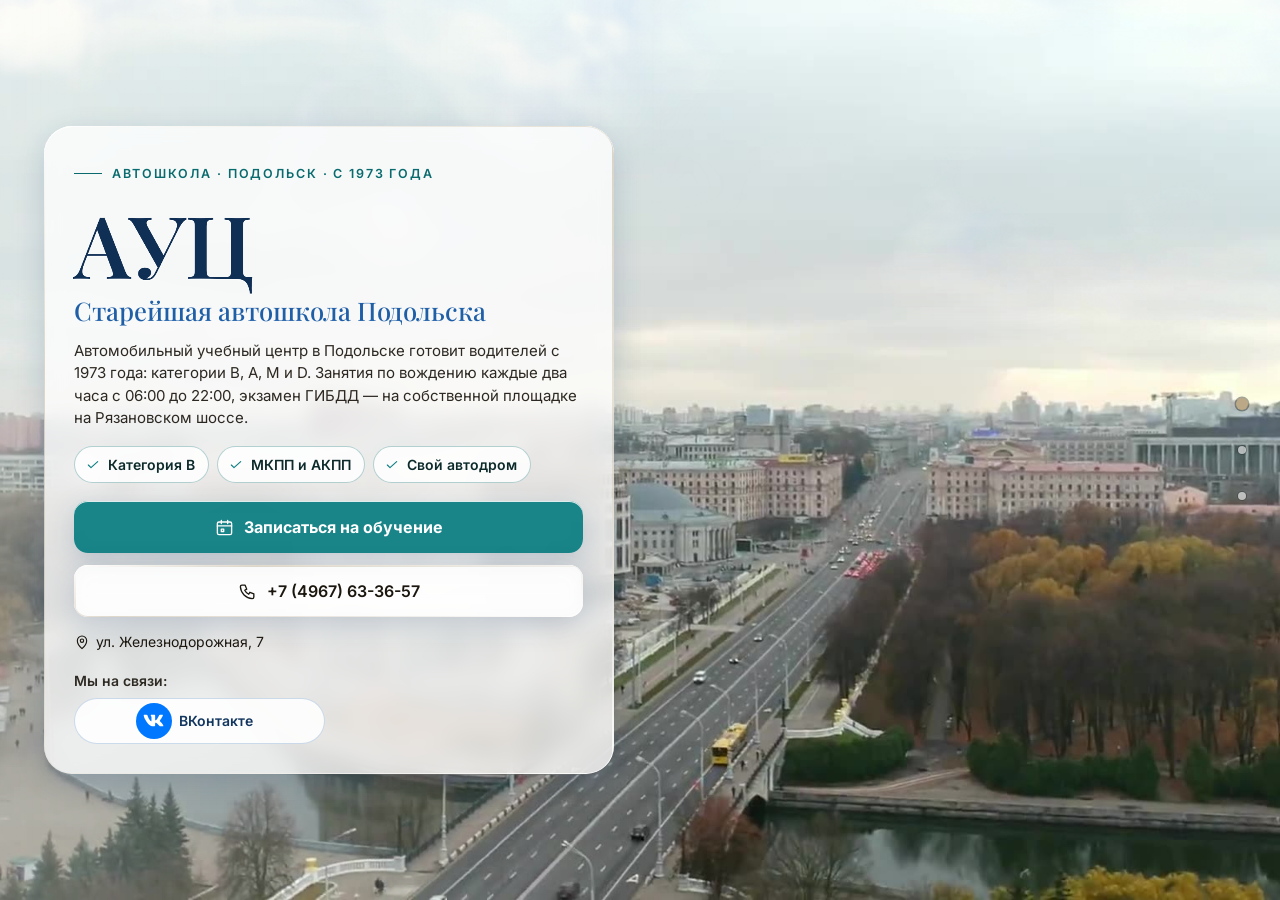
==== commit 8f6dab0a: "Счётчик заходов без cookies и без IP" ====
--- a/index.html
+++ b/index.html
@@ -1855,5 +1855,7 @@
 <script src="js/title-b.js" defer></script>
 <script src="js/fit-title.js" defer></script>
 <script src="js/diag.js?v=1"></script>
+<!-- visits-counter: заход на сайт школы; без cookies и хранилища, IP не сохраняется; ?k=1 — наш просмотр -->
+<script>(function(){try{var q=location.search,s=(location.pathname.split('/')[1]||'').toLowerCase();if(!s)return;var n=0,done=false,iv=setInterval(function(){if(done)return;if(document.visibilityState==='visible')n++;if(n<3)return;done=true;clearInterval(iv);var u='https://rinazolotareva.ru/vseti-api/avto-hit?s='+encodeURIComponent(s)+'&k='+(/[?&]k=1\b/.test(q)?1:0)+'&w='+(navigator.webdriver?1:0)+'&m='+(/Mobi|Android|iPhone|iPad/i.test(navigator.userAgent)?1:0);if(!(navigator.sendBeacon&&navigator.sendBeacon(u)))new Image().src=u;},1000);}catch(e){}})();</script>
 </body>
 </html>
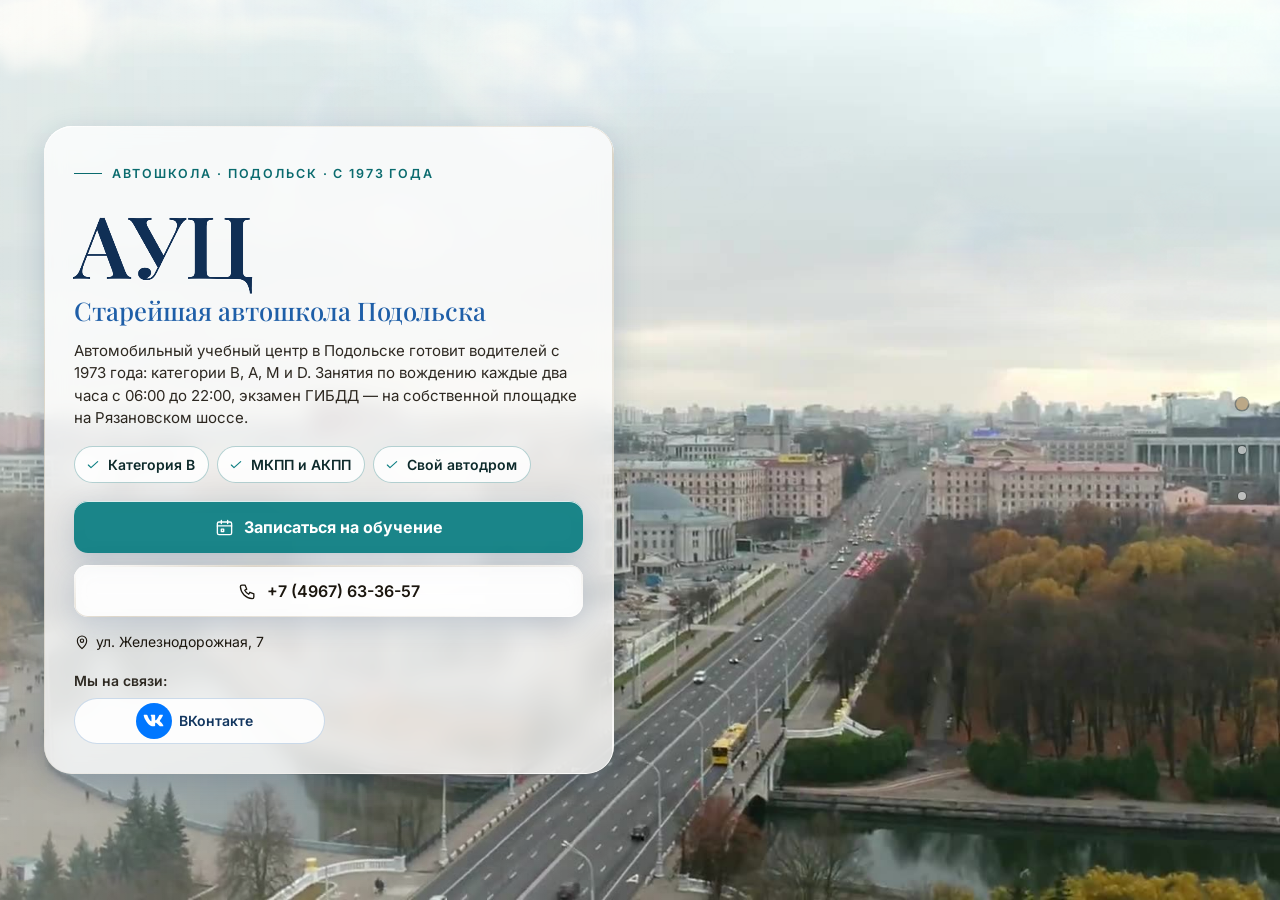
==== commit f27adf26: "Без чаек на первом экране" ====
--- a/index.html
+++ b/index.html
@@ -1851,7 +1851,6 @@
 </script>
 <script src="js/etalon.js" defer></script>
 <script src="js/clouds.js" defer></script>
-<script src="js/gulls.js" defer></script>
 <script src="js/title-b.js" defer></script>
 <script src="js/fit-title.js" defer></script>
 <script src="js/diag.js?v=1"></script>
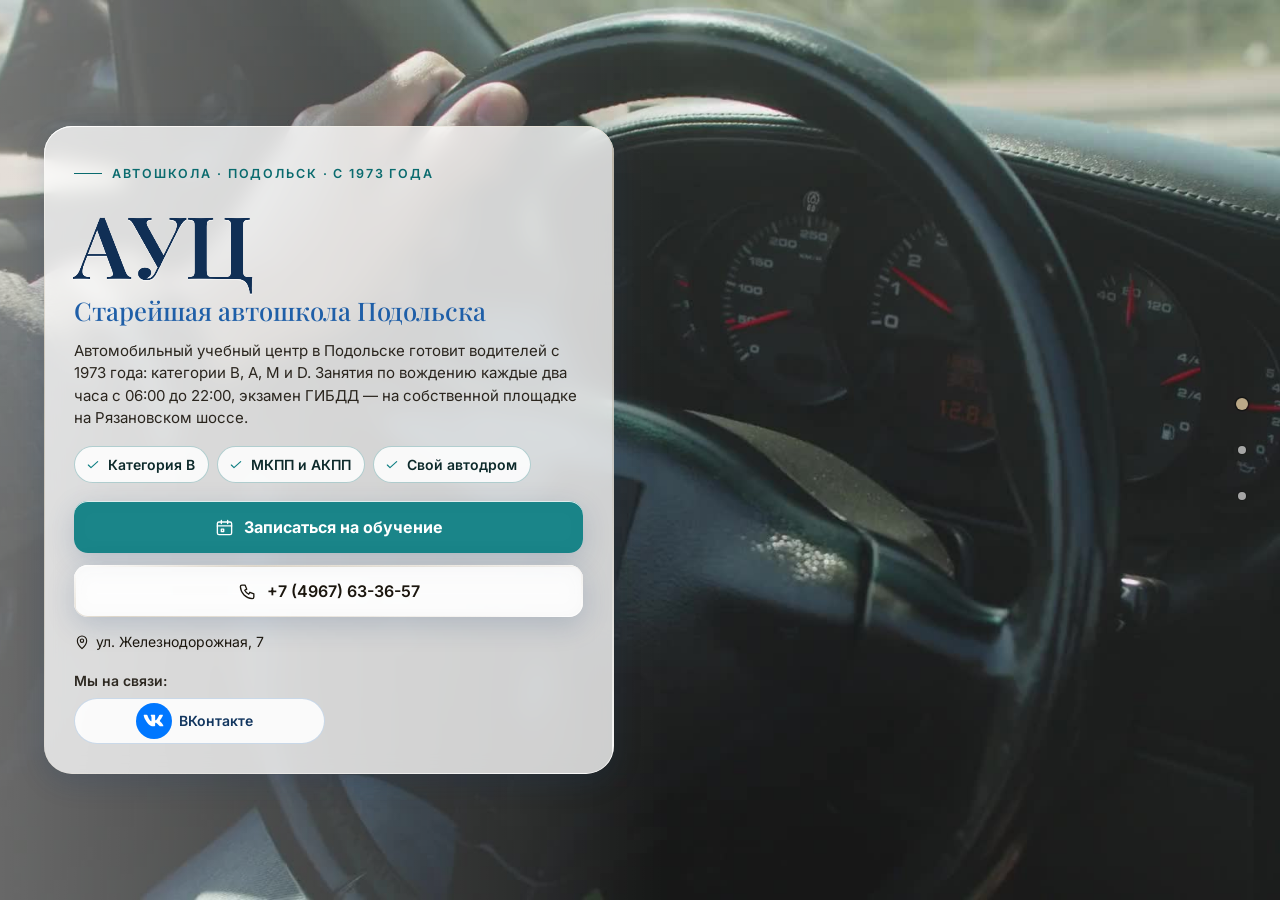
==== commit 99b27022: "Первый экран: видео за рулём, без облаков; «Как нас найти»: за картой картинка города Co-Authored-By" ====
--- a/index.html
+++ b/index.html
@@ -22,7 +22,7 @@
 <link rel="icon" href="data:image/svg+xml,%3Csvg%20xmlns%3D%22http%3A//www.w3.org/2000/svg%22%20viewBox%3D%220%200%2064%2064%22%3E%3Crect%20width%3D%2264%22%20height%3D%2264%22%20rx%3D%2214%22%20fill%3D%22%231f5fa8%22/%3E%3Ccircle%20cx%3D%2232%22%20cy%3D%2232%22%20r%3D%2217%22%20fill%3D%22none%22%20stroke%3D%22%23fff%22%20stroke-width%3D%225%22/%3E%3Ccircle%20cx%3D%2232%22%20cy%3D%2232%22%20r%3D%225%22%20fill%3D%22%23ffc54d%22/%3E%3C/svg%3E">
 <script>document.documentElement.classList.add('js');try{var _i=parseInt(localStorage.getItem('nb_fs2'),10),_f=[1,1.15,1.3,1.5][_i];if(_f)document.documentElement.style.setProperty('--fs',_f)}catch(e){}</script>
 <style id="hero-timing">:root{--hero-d:1.2s}</style>
-<link rel="preload" as="image" href="img/hero-poster.jpg" fetchpriority="high">
+<link rel="preload" as="image" href="img/hero-poster.jpg?v=2" fetchpriority="high">
 <!-- шрифты лежат внутри сайта: Google Fonts у российской аудитории режется -->
 <style>
 @font-face{font-family:'Inter';font-style:normal;font-weight:400;font-display:swap;src:url(assets/fonts/inter-400-cyrillic-ext.woff2) format('woff2');unicode-range:U+0460-052F, U+1C80-1C8A, U+20B4, U+2DE0-2DFF, U+A640-A69F, U+FE2E-FE2F}
@@ -606,6 +606,16 @@
 <link rel="stylesheet" href="css/nevo.css?v=20261112f">
 <link rel="stylesheet" href="css/school.css?v=1">
 <script type="application/ld+json">{"@context": "https://schema.org", "@type": "DrivingSchool", "name": "Автомобильный учебный центр", "telephone": "+7 (4967) 63-36-57", "email": "ano.ayz@yandex.ru", "sameAs": ["https://vk.com/ano_dpo"], "address": {"@type": "PostalAddress", "streetAddress": "ул. Железнодорожная, 7", "addressLocality": "Подольск", "addressCountry": "RU"}, "geo": {"@type": "GeoCoordinates", "latitude": 55.4217793, "longitude": 37.5650551}, "department": [{"@type": "DrivingSchool", "name": "Автомобильный учебный центр — Учебный центр", "telephone": "+7 (4967) 63-36-57", "address": {"@type": "PostalAddress", "streetAddress": "ул. Железнодорожная, 7", "addressLocality": "Подольск", "addressCountry": "RU"}, "geo": {"@type": "GeoCoordinates", "latitude": 55.4217793, "longitude": 37.5650551}}, {"@type": "DrivingSchool", "name": "Автомобильный учебный центр — Автодром (площадка)", "telephone": "+7 (4967) 63-36-57", "address": {"@type": "PostalAddress", "streetAddress": "Рязановское шоссе, 5а", "addressLocality": "Подольск", "addressCountry": "RU"}, "geo": {"@type": "GeoCoordinates", "latitude": 55.4732717, "longitude": 37.5602753}}], "hasOfferCatalog": {"@type": "OfferCatalog", "name": "Обучение вождению", "itemListElement": [{"@type": "Offer", "itemOffered": {"@type": "Course", "name": "B  — механика или автомат — Стоимость"}, "price": "45000", "priceCurrency": "RUB"}, {"@type": "Offer", "itemOffered": {"@type": "Course", "name": "B → D  — переподготовка — Стоимость"}, "price": "50000", "priceCurrency": "RUB"}, {"@type": "Offer", "itemOffered": {"@type": "Course", "name": "Мастер  производственного обучения — Стоимость"}, "price": "7000", "priceCurrency": "RUB"}]}, "legalName": "Автономная некоммерческая организация «Автомобильный учебный центр»"}</script>
+<style id="city-map-bg">
+/* Фон раздела «Как нас найти» — картинка города школы */
+#contacts .sec-bg{background:#1c2633}
+#contacts .sec-bg .a4bg{display:none}
+#contacts .sec-bg .city-bg{position:absolute;inset:0}
+#contacts .sec-bg .city-bg img{opacity:1;object-fit:cover;object-position:50% 60%}
+#contacts .sec-bg::after,html[data-theme="light"]:not([data-hc="1"]) #contacts .sec-bg::after{background:linear-gradient(180deg,rgba(10,22,40,.10) 0%,rgba(10,22,40,.30) 100%)}
+html[data-theme="dark"] #contacts .sec-bg::after{background:rgba(5,12,24,.55)}
+@media (max-width:760px){#contacts .sec-bg .city-bg img{object-position:50% 50%}}
+</style>
 </head>
 <body data-sec="0">
 <svg xmlns="http://www.w3.org/2000/svg" style="display:none" aria-hidden="true">
@@ -693,8 +703,8 @@
 <!-- 1. HOME -->
     <section class="sec sec-hero active" id="home" data-title="nav_home">
       <div class="hero-bg" aria-hidden="true">
-        <video class="hero-video" id="heroVideo" autoplay muted loop playsinline preload="auto" poster="img/hero-poster.jpg" disablepictureinpicture tabindex="-1"></video>
-        <script>(function(){var v=document.getElementById('heroVideo');if(!v)return;var c=navigator.connection;if((window.matchMedia&&matchMedia('(prefers-reduced-motion:reduce)').matches)||(c&&c.saveData)){v.removeAttribute('autoplay');return}v.src=(window.matchMedia&&matchMedia('(max-width:768px)').matches)?'img/hero-video-mobile.mp4':'img/hero-video.mp4'})();</script>
+        <video class="hero-video" id="heroVideo" autoplay muted loop playsinline preload="auto" poster="img/hero-poster.jpg?v=2" disablepictureinpicture tabindex="-1"></video>
+        <script>(function(){var v=document.getElementById('heroVideo');if(!v)return;var c=navigator.connection;if((window.matchMedia&&matchMedia('(prefers-reduced-motion:reduce)').matches)||(c&&c.saveData)){v.removeAttribute('autoplay');return}v.src=(window.matchMedia&&matchMedia('(max-width:768px)').matches)?'img/hero-video-mobile.mp4?v=2':'img/hero-video.mp4?v=2'})();</script>
         <canvas class="hero-clouds" id="heroClouds"></canvas>
       </div>
       <div class="sec-scroll"><div class="wrap">
@@ -734,7 +744,7 @@
 
 <!-- contacts -->
     <section class="sec nk-sec" id="contacts" data-title="nav_contacts">
-      <div class="sec-bg" aria-hidden="true"><div class="a4bg vl-scheme" aria-hidden="true"><svg viewBox="0 0 1600 900" preserveAspectRatio="xMidYMid slice" focusable="false"><path class="vls-wave" d="M0 820 C 300 790, 700 850, 1000 810 S 1400 780, 1600 820M0 860 C 400 830, 800 890, 1600 850"/><path id="vlr1" class="vls-route" d="M868 688 Q714 475 732 212"/><circle class="vls-ring" cx="868" cy="688" r="16" style="animation-delay:-0.00s"/><circle class="vls-pt" cx="868" cy="688" r="9"/><circle class="vls-ring" cx="732" cy="212" r="16" style="animation-delay:-0.45s"/><circle class="vls-pt" cx="732" cy="212" r="9"/><circle class="vls-hub" cx="868" cy="688" r="13"/><circle class="vls-dot" r="6"><animateMotion dur="4.9s" begin="-0.7s" repeatCount="indefinite"><mpath href="#vlr1"/></animateMotion></circle></svg></div></div>
+      <div class="sec-bg" aria-hidden="true"><picture class="city-bg"><source media="(max-width:760px)" srcset="img/city-bg-m.jpg"><img src="img/city-bg.jpg" alt="" loading="lazy" decoding="async"></picture><div class="a4bg vl-scheme" aria-hidden="true"><svg viewBox="0 0 1600 900" preserveAspectRatio="xMidYMid slice" focusable="false"><path class="vls-wave" d="M0 820 C 300 790, 700 850, 1000 810 S 1400 780, 1600 820M0 860 C 400 830, 800 890, 1600 850"/><path id="vlr1" class="vls-route" d="M868 688 Q714 475 732 212"/><circle class="vls-ring" cx="868" cy="688" r="16" style="animation-delay:-0.00s"/><circle class="vls-pt" cx="868" cy="688" r="9"/><circle class="vls-ring" cx="732" cy="212" r="16" style="animation-delay:-0.45s"/><circle class="vls-pt" cx="732" cy="212" r="9"/><circle class="vls-hub" cx="868" cy="688" r="13"/><circle class="vls-dot" r="6"><animateMotion dur="4.9s" begin="-0.7s" repeatCount="indefinite"><mpath href="#vlr1"/></animateMotion></circle></svg></div></div>
       <div class="sec-scroll"><div class="wrap">
         <div class="sec-head glass glow"><span class="kicker rv" style="--i:0">Контакты</span><h2 class="h2 rv" style="--i:1">Как нас найти</h2></div>
         <div class="contacts nk-contacts vl-contacts">
@@ -1850,7 +1860,6 @@
 })();
 </script>
 <script src="js/etalon.js" defer></script>
-<script src="js/clouds.js" defer></script>
 <script src="js/title-b.js" defer></script>
 <script src="js/fit-title.js" defer></script>
 <script src="js/diag.js?v=1"></script>
